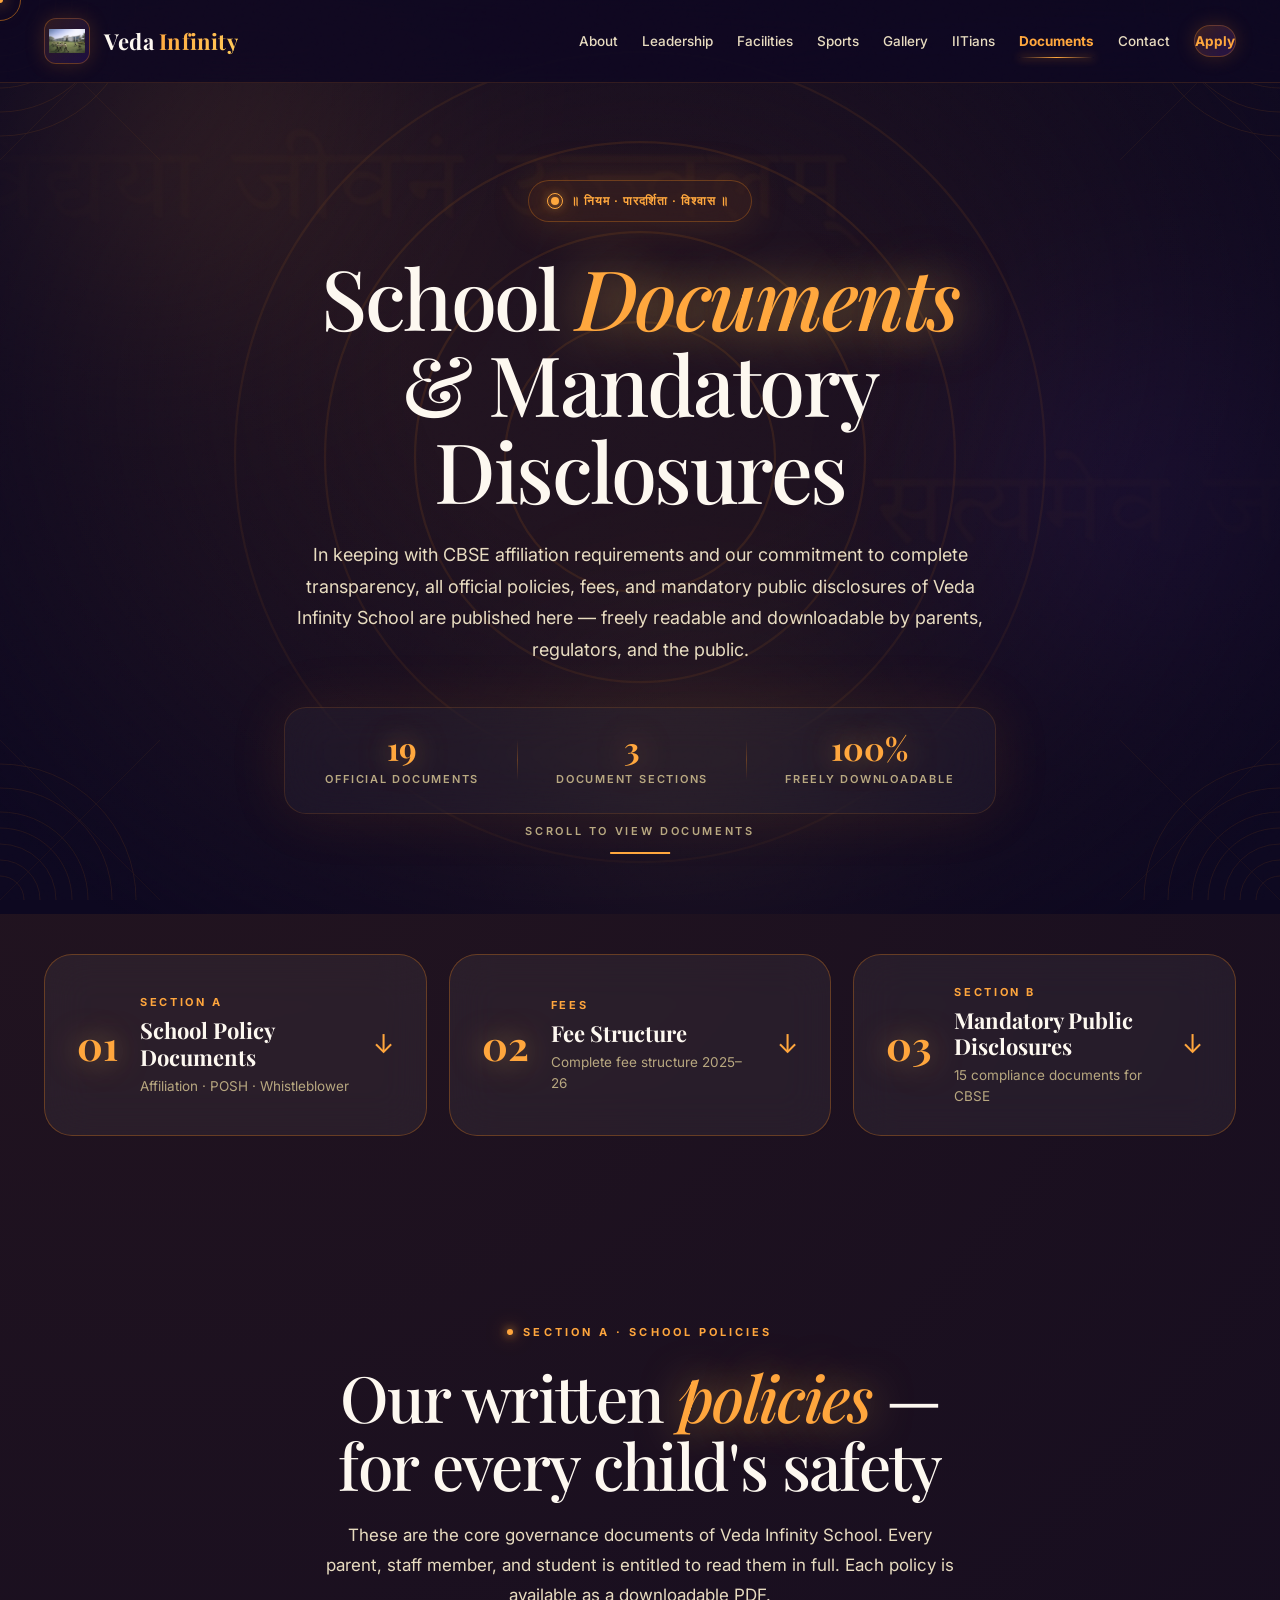
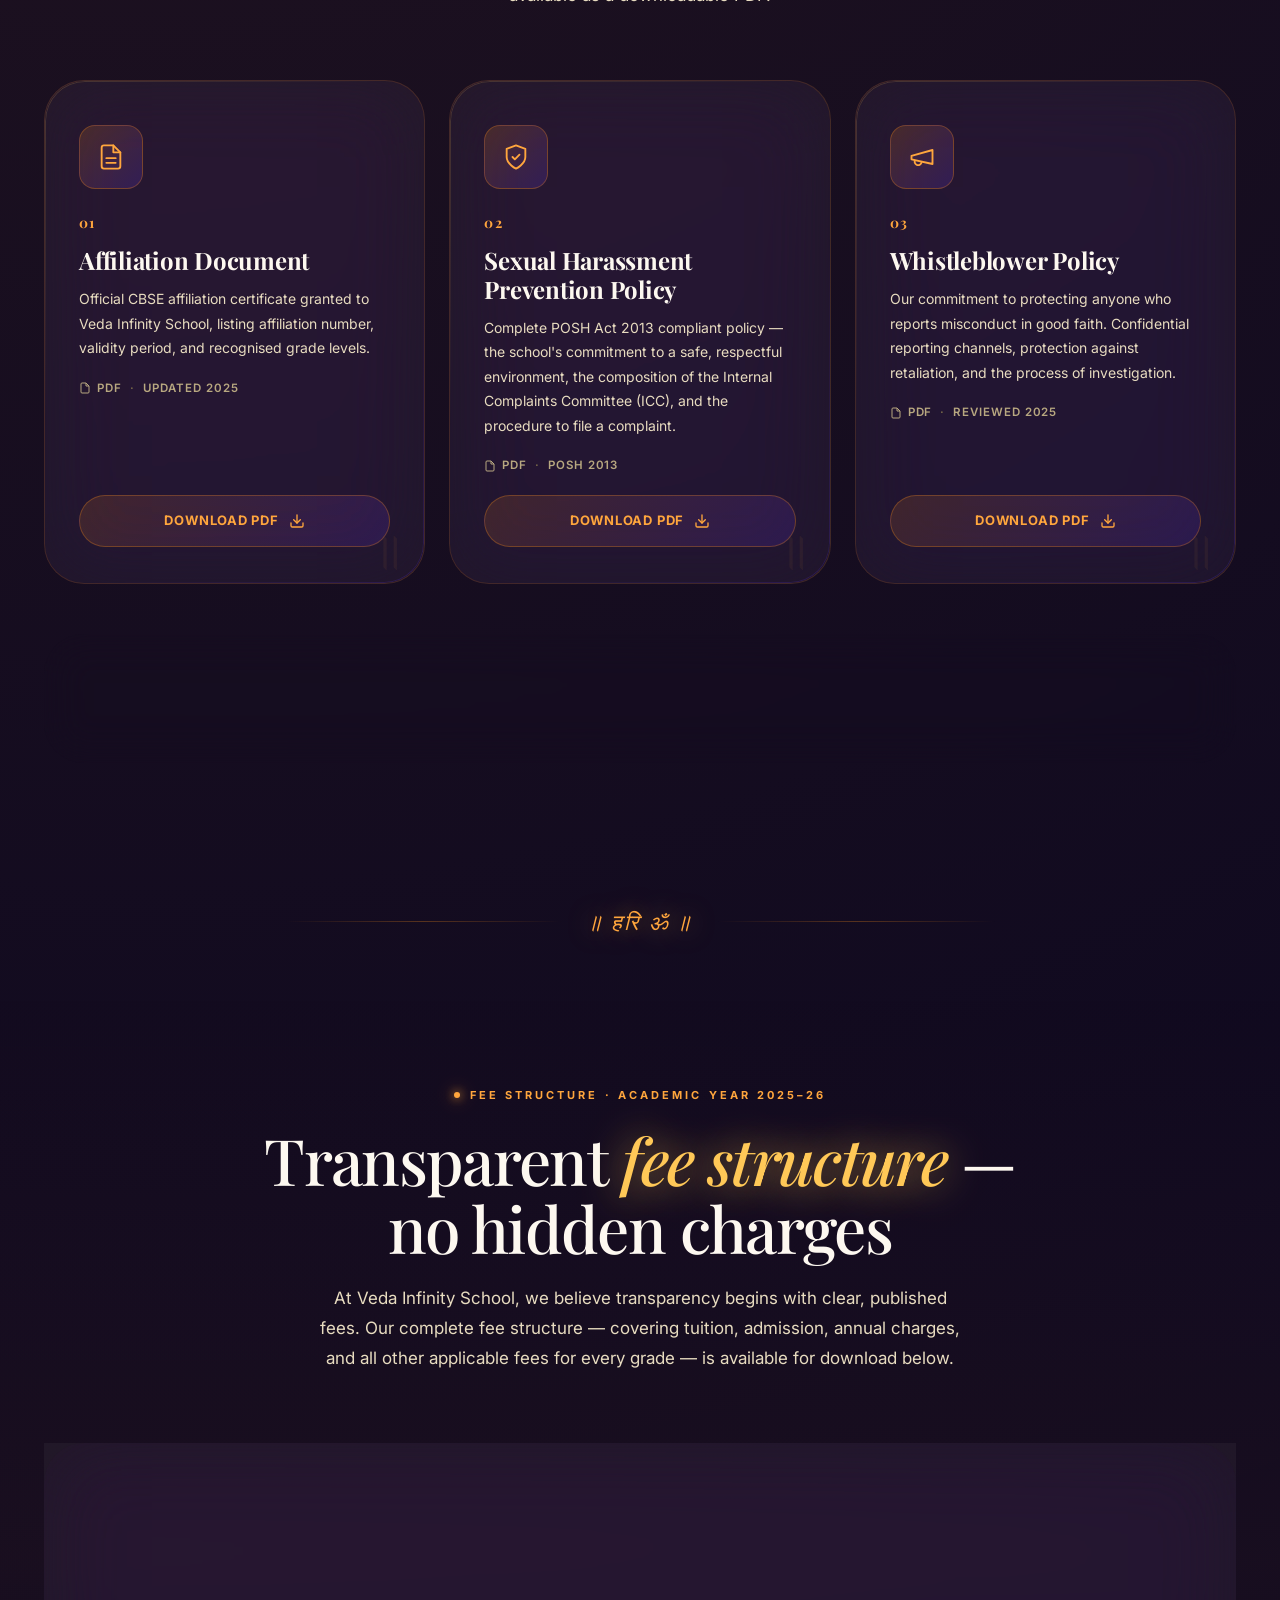
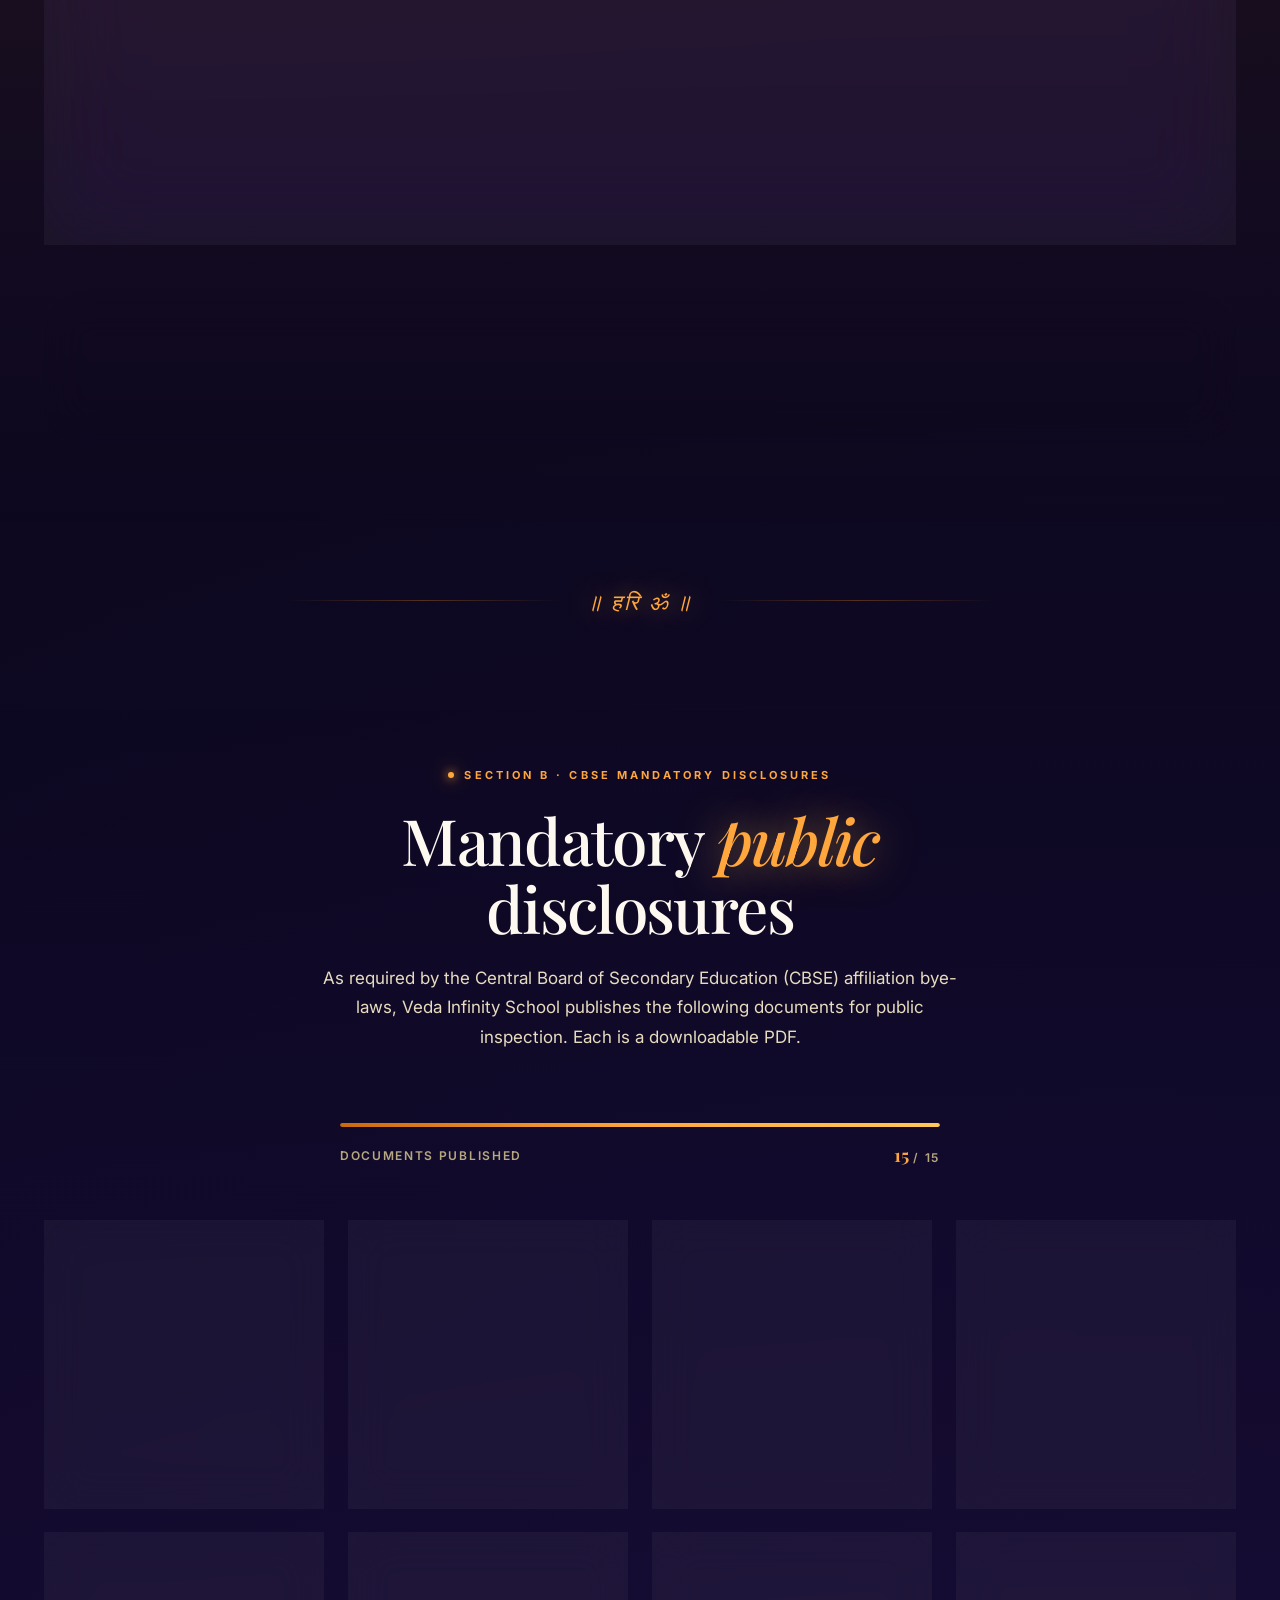
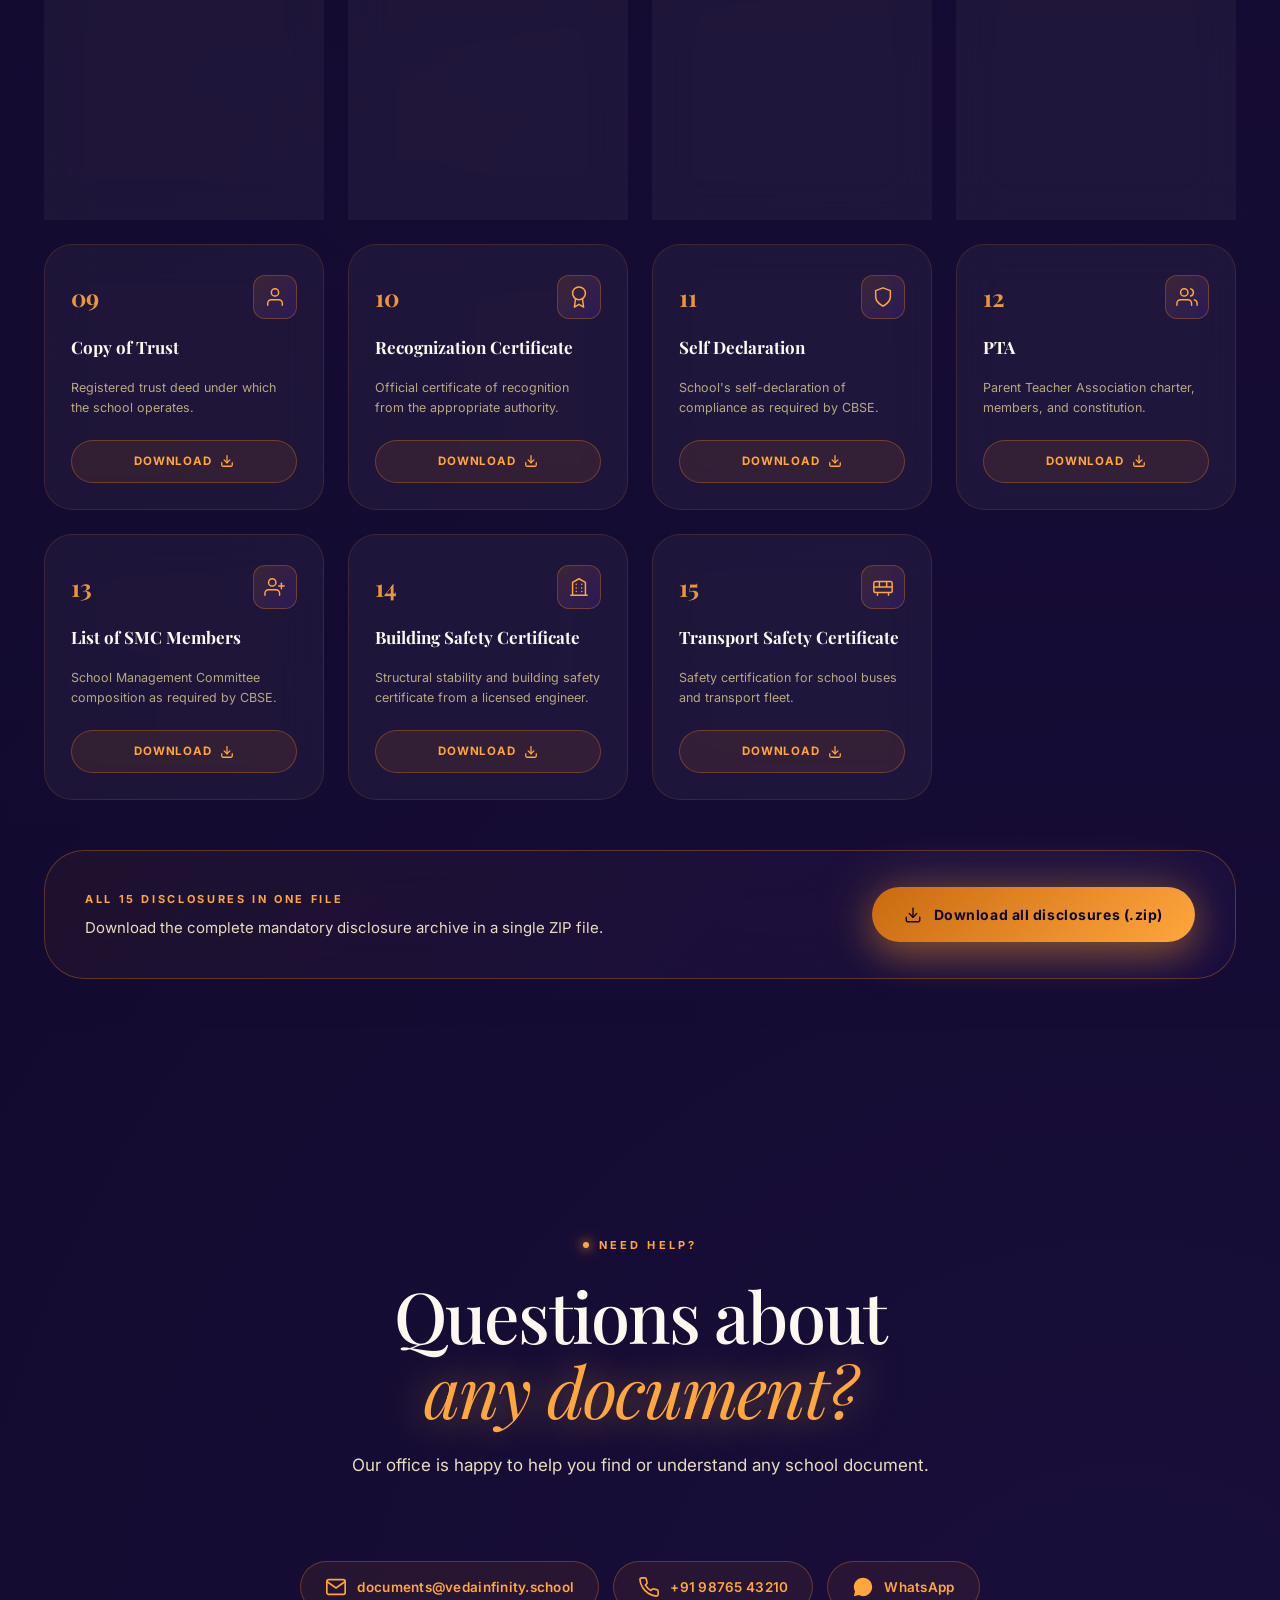
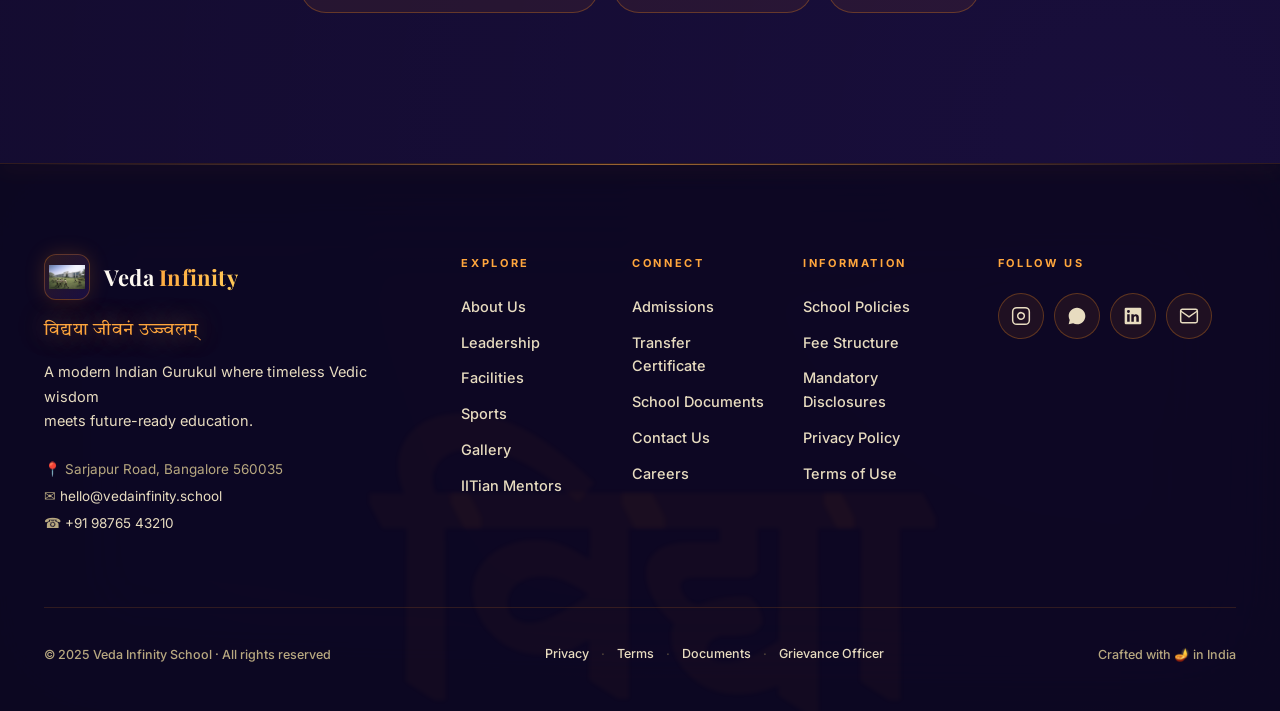
==== documents.html @ 9d199d3f "Veda Infinity School website" ====
<!DOCTYPE html>
<html lang="en">
<head>
<meta charset="UTF-8">
<meta name="viewport" content="width=device-width, initial-scale=1.0, viewport-fit=cover">
<meta name="theme-color" content="#e8841a">

<title>School Documents & Mandatory Disclosures · Veda Infinity School</title>
<meta name="description" content="All official school policies, fee structure, and CBSE-mandatory public disclosures of Veda Infinity School — affiliation, land certificate, NOC, fire safety, PTA, SMC and more. Downloadable PDFs.">
<meta name="keywords" content="Veda Infinity School documents, CBSE mandatory disclosure, school affiliation certificate, fire safety certificate, PTA, SMC, NOC, whistleblower policy, POSH, fee structure">
<meta name="author" content="Veda Infinity School">
<meta name="robots" content="index, follow">

<meta property="og:type" content="website">
<meta property="og:title" content="School Documents · Veda Infinity School">
<meta property="og:description" content="Official school policies, fee structure, and CBSE mandatory public disclosures — all in downloadable PDF format.">
<meta property="og:image" content="https://vedainfinity.school/images/og-image.jpg">
<meta property="og:url" content="https://vedainfinity.school/documents.html">
<meta property="og:site_name" content="Veda Infinity School">

<link rel="canonical" href="https://vedainfinity.school/documents.html">
<link rel="icon" href="favicon.ico" type="image/x-icon">
<link rel="apple-touch-icon" href="images/apple-touch-icon.png">

<link rel="preconnect" href="https://fonts.googleapis.com">
<link rel="preconnect" href="https://fonts.gstatic.com" crossorigin>
<link href="https://fonts.googleapis.com/css2?family=Inter:opsz,wght@14..32,300;14..32,400;14..32,500;14..32,600;14..32,700;14..32,800;14..32,900&family=Playfair+Display:ital,wght@0,400;0,500;0,600;0,700;0,800;1,400;1,500&family=Tiro+Devanagari+Hindi:ital@0;1&family=Cormorant+Garamond:ital@0;1;1,500&display=swap" rel="stylesheet">
<link rel="stylesheet" href="styles.css">

<script type="application/ld+json">
{
  "@context":"https://schema.org",
  "@type":"WebPage",
  "name":"School Documents & Mandatory Disclosures",
  "url":"https://vedainfinity.school/documents.html",
  "isPartOf":{"@type":"School","name":"Veda Infinity School","url":"https://vedainfinity.school"}
}
</script>
</head>
<body class="documents-page">

<!-- CUSTOM CURSOR -->
<div class="cursor-dot"></div>
<div class="cursor-ring"></div>

<!-- NOISE -->
<div class="noise-overlay"></div>

<!-- MANDALA CORNERS -->
<div class="mandala-corner mandala-tl"></div>
<div class="mandala-corner mandala-tr"></div>
<div class="mandala-corner mandala-bl"></div>
<div class="mandala-corner mandala-br"></div>

<!-- FLOATING AXIOMS -->
<div class="axiom axiom-1">विद्यया जीवनं उज्ज्वलम्</div>
<div class="axiom axiom-2">सत्यमेव जयते</div>

<!-- SCROLL PROGRESS -->
<div class="scroll-progress"><div class="scroll-progress-bar" id="scrollBar"></div></div>

<!-- ==================== HEADER ==================== -->
<header class="glass-header" id="header">
  <div class="header-inner">
    <a href="index.html" class="logo">
      <span class="logo-image-wrap">
        <img src="images/logo.png" alt="Veda Infinity School Logo" class="logo-image" onerror="this.style.display='none';this.nextElementSibling.style.display='flex';">
        <span class="logo-mark-fallback">ॐ</span>
      </span>
      <span class="logo-text">Veda <span class="logo-light">Infinity</span></span>
    </a>
    <nav class="nav-links" id="navLinks">
      <a href="index.html#about">About</a>
      <a href="index.html#leadership">Leadership</a>
      <a href="index.html#facilities">Facilities</a>
      <a href="index.html#sports">Sports</a>
      <a href="index.html#gallery">Gallery</a>
      <a href="index.html#iitians">IITians</a>
      <a href="documents.html" class="nav-active">Documents</a>
      <a href="index.html#contact">Contact</a>
      <a href="index.html#admission-form" class="nav-cta">Apply</a>
    </nav>
    <button class="menu-toggle" id="menuToggle" aria-label="Menu"><span></span><span></span><span></span></button>
  </div>
</header>

<!-- MOBILE MENU -->
<div class="mobile-menu" id="mobileMenu">
  <a href="index.html#about">About</a>
  <a href="index.html#leadership">Leadership</a>
  <a href="index.html#facilities">Facilities</a>
  <a href="index.html#sports">Sports</a>
  <a href="index.html#gallery">Gallery</a>
  <a href="index.html#iitians">IITians</a>
  <a href="documents.html">Documents</a>
  <a href="index.html#contact">Contact</a>
  <a href="index.html#admission-form">Apply</a>

  <div class="mobile-social">
    <a href="https://instagram.com/veda_infinity_school" target="_blank" rel="noopener" aria-label="Instagram">
      <svg viewBox="0 0 24 24" width="20" height="20" fill="none" stroke="currentColor" stroke-width="1.8"><rect x="2" y="2" width="20" height="20" rx="5"/><path d="M16 11.37A4 4 0 1 1 12.63 8 4 4 0 0 1 16 11.37z"/><line x1="17.5" y1="6.5" x2="17.51" y2="6.5"/></svg>
    </a>
    <a href="https://wa.me/919876543210" target="_blank" rel="noopener" aria-label="WhatsApp">
      <svg viewBox="0 0 24 24" width="20" height="20" fill="currentColor"><path d="M17.5 14.4c-.3-.15-1.7-.85-2-.95-.25-.1-.45-.15-.65.15s-.75.95-.9 1.15c-.15.2-.35.2-.65.05-1.7-.85-2.8-1.5-3.9-3.4-.3-.5.3-.5.85-1.6.1-.2.05-.35-.05-.5-.1-.15-.65-1.55-.9-2.15-.25-.55-.5-.5-.65-.5-.15 0-.35-.05-.55-.05s-.5.05-.75.35c-.25.3-.95 1.05-.95 2.5s1 2.9 1.15 3.1c.15.2 1.95 3.15 4.75 4.35 2.35.95 2.85.75 3.35.7.5-.05 1.65-.65 1.85-1.3.25-.65.25-1.2.15-1.3-.05-.1-.25-.15-.5-.3zM12 2C6.5 2 2 6.5 2 12c0 1.75.45 3.4 1.25 4.85L2 22l5.35-1.2c1.4.75 3 1.2 4.65 1.2 5.5 0 10-4.5 10-10S17.5 2 12 2z"/></svg>
    </a>
    <a href="https://linkedin.com/company/veda-infinity-school" target="_blank" rel="noopener" aria-label="LinkedIn">
      <svg viewBox="0 0 24 24" width="20" height="20" fill="currentColor"><path d="M20.5 2h-17A1.5 1.5 0 002 3.5v17A1.5 1.5 0 003.5 22h17a1.5 1.5 0 001.5-1.5v-17A1.5 1.5 0 0020.5 2zM8 19H5v-9h3zM6.5 8.25A1.75 1.75 0 118.3 6.5a1.78 1.78 0 01-1.8 1.75zM19 19h-3v-4.74c0-1.42-.6-1.93-1.38-1.93A1.74 1.74 0 0013 14.19a.66.66 0 000 .14V19h-3v-9h2.9v1.3a3.11 3.11 0 012.7-1.4c1.55 0 3.36.86 3.36 3.66z"/></svg>
    </a>
    <a href="mailto:hello@vedainfinity.school" aria-label="Email">
      <svg viewBox="0 0 24 24" width="20" height="20" fill="none" stroke="currentColor" stroke-width="1.8"><rect x="2" y="4" width="20" height="16" rx="2"/><path d="M22 6l-10 7L2 6"/></svg>
    </a>
  </div>
</div>

<main>

<!-- ==================== DOCUMENTS HERO ==================== -->
<section class="docs-hero">
  <div class="docs-hero-bg">
    <div class="docs-orb docs-orb-1"></div>
    <div class="docs-orb docs-orb-2"></div>
    <div class="docs-orb docs-orb-3"></div>
    <div class="docs-rangoli"></div>
    <div class="docs-vignette"></div>
  </div>

  <div class="docs-hero-content">
    <div class="docs-hero-badge" data-reveal>
      <span class="badge-dot"></span>
      <span>॥ नियम · पारदर्शिता · विश्वास ॥</span>
    </div>

    <h1 class="docs-hero-title" data-reveal>
      School <em>Documents</em><br>
      &amp; Mandatory Disclosures
    </h1>

    <p class="docs-hero-sub" data-reveal>
      In keeping with CBSE affiliation requirements and our commitment to complete transparency, all official policies, fees, and mandatory public disclosures of Veda Infinity School are published here — freely readable and downloadable by parents, regulators, and the public.
    </p>

    <div class="docs-hero-meta" data-reveal>
      <div class="docs-meta-item">
        <span class="docs-meta-num">19</span>
        <span class="docs-meta-label">Official Documents</span>
      </div>
      <div class="docs-meta-divider"></div>
      <div class="docs-meta-item">
        <span class="docs-meta-num">3</span>
        <span class="docs-meta-label">Document Sections</span>
      </div>
      <div class="docs-meta-divider"></div>
      <div class="docs-meta-item">
        <span class="docs-meta-num">100%</span>
        <span class="docs-meta-label">Freely Downloadable</span>
      </div>
    </div>
  </div>

  <div class="docs-hero-scroll">
    <span>Scroll to view documents</span>
    <div class="scroll-line"></div>
  </div>
</section>

<!-- ==================== QUICK JUMP ==================== -->
<section class="docs-jump">
  <div class="docs-jump-inner docs-jump-inner-3" data-reveal>
    <a href="#policy-documents" class="docs-jump-card">
      <div class="docs-jump-num">01</div>
      <div class="docs-jump-body">
        <span class="docs-jump-label">SECTION A</span>
        <h3>School Policy Documents</h3>
        <p>Affiliation · POSH · Whistleblower</p>
      </div>
      <span class="docs-jump-arrow">↓</span>
    </a>
    <a href="#fee-structure" class="docs-jump-card">
      <div class="docs-jump-num">02</div>
      <div class="docs-jump-body">
        <span class="docs-jump-label">FEES</span>
        <h3>Fee Structure</h3>
        <p>Complete fee structure 2025–26</p>
      </div>
      <span class="docs-jump-arrow">↓</span>
    </a>
    <a href="#mandatory-disclosures" class="docs-jump-card">
      <div class="docs-jump-num">03</div>
      <div class="docs-jump-body">
        <span class="docs-jump-label">SECTION B</span>
        <h3>Mandatory Public Disclosures</h3>
        <p>15 compliance documents for CBSE</p>
      </div>
      <span class="docs-jump-arrow">↓</span>
    </a>
  </div>
</section>

<!-- ==================== SECTION A: SCHOOL POLICY DOCUMENTS ==================== -->
<section class="docs-section" id="policy-documents">
  <div class="docs-section-inner">

    <div class="docs-section-header" data-reveal>
      <span class="docs-section-tag">
        <span class="tag-dot"></span>
        SECTION A · SCHOOL POLICIES
      </span>
      <h2 class="docs-section-title">
        Our written <em>policies</em> —<br>
        for every child's safety
      </h2>
      <p class="docs-section-desc">
        These are the core governance documents of Veda Infinity School. Every parent, staff member, and student is entitled to read them in full. Each policy is available as a downloadable PDF.
      </p>
    </div>

    <div class="docs-grid docs-grid-3">

      <!-- DOC 1: Affiliation Document -->
      <article class="doc-card" data-reveal>
        <div class="doc-icon-wrap">
          <div class="doc-icon">
            <svg viewBox="0 0 24 24" width="28" height="28" fill="none" stroke="currentColor" stroke-width="1.6" stroke-linecap="round" stroke-linejoin="round">
              <path d="M14 2H6a2 2 0 0 0-2 2v16a2 2 0 0 0 2 2h12a2 2 0 0 0 2-2V8z"/>
              <polyline points="14 2 14 8 20 8"/>
              <line x1="16" y1="13" x2="8" y2="13"/>
              <line x1="16" y1="17" x2="8" y2="17"/>
            </svg>
          </div>
        </div>
        <div class="doc-body">
          <span class="doc-num">01</span>
          <h3 class="doc-title">Affiliation Document</h3>
          <p class="doc-desc">Official CBSE affiliation certificate granted to Veda Infinity School, listing affiliation number, validity period, and recognised grade levels.</p>
          <div class="doc-meta">
            <span class="doc-meta-item">
              <svg width="12" height="12" viewBox="0 0 24 24" fill="none" stroke="currentColor" stroke-width="2"><path d="M14 2H6a2 2 0 0 0-2 2v16a2 2 0 0 0 2 2h12a2 2 0 0 0 2-2V8z"/><polyline points="14 2 14 8 20 8"/></svg>
              PDF
            </span>
            <span class="doc-meta-dot">·</span>
            <span class="doc-meta-item">Updated 2025</span>
          </div>
        </div>
        <a href="documents/school-affiliation.pdf" target="_blank" rel="noopener" class="doc-btn" download>
          <span>Download PDF</span>
          <svg width="16" height="16" viewBox="0 0 24 24" fill="none" stroke="currentColor" stroke-width="2" stroke-linecap="round" stroke-linejoin="round"><path d="M21 15v4a2 2 0 0 1-2 2H5a2 2 0 0 1-2-2v-4"/><polyline points="7 10 12 15 17 10"/><line x1="12" y1="15" x2="12" y2="3"/></svg>
        </a>
        <div class="doc-corner">॥</div>
      </article>

      <!-- DOC 2: Sexual Harassment Prevention Policy -->
      <article class="doc-card" data-reveal>
        <div class="doc-icon-wrap">
          <div class="doc-icon">
            <svg viewBox="0 0 24 24" width="28" height="28" fill="none" stroke="currentColor" stroke-width="1.6" stroke-linecap="round" stroke-linejoin="round">
              <path d="M12 22s8-4 8-10V5l-8-3-8 3v7c0 6 8 10 8 10z"/>
              <path d="M9 12l2 2 4-4"/>
            </svg>
          </div>
        </div>
        <div class="doc-body">
          <span class="doc-num">02</span>
          <h3 class="doc-title">Sexual Harassment Prevention Policy</h3>
          <p class="doc-desc">Complete POSH Act 2013 compliant policy — the school's commitment to a safe, respectful environment, the composition of the Internal Complaints Committee (ICC), and the procedure to file a complaint.</p>
          <div class="doc-meta">
            <span class="doc-meta-item">
              <svg width="12" height="12" viewBox="0 0 24 24" fill="none" stroke="currentColor" stroke-width="2"><path d="M14 2H6a2 2 0 0 0-2 2v16a2 2 0 0 0 2 2h12a2 2 0 0 0 2-2V8z"/><polyline points="14 2 14 8 20 8"/></svg>
              PDF
            </span>
            <span class="doc-meta-dot">·</span>
            <span class="doc-meta-item">POSH 2013</span>
          </div>
        </div>
        <a href="documents/sexual-harassment-prevention-policy.pdf" target="_blank" rel="noopener" class="doc-btn" download>
          <span>Download PDF</span>
          <svg width="16" height="16" viewBox="0 0 24 24" fill="none" stroke="currentColor" stroke-width="2" stroke-linecap="round" stroke-linejoin="round"><path d="M21 15v4a2 2 0 0 1-2 2H5a2 2 0 0 1-2-2v-4"/><polyline points="7 10 12 15 17 10"/><line x1="12" y1="15" x2="12" y2="3"/></svg>
        </a>
        <div class="doc-corner">॥</div>
      </article>

      <!-- DOC 3: Whistleblower Policy -->
      <article class="doc-card" data-reveal>
        <div class="doc-icon-wrap">
          <div class="doc-icon">
            <svg viewBox="0 0 24 24" width="28" height="28" fill="none" stroke="currentColor" stroke-width="1.6" stroke-linecap="round" stroke-linejoin="round">
              <path d="M3 11l18-5v12L3 14v-3z"/>
              <path d="M11.6 16.8a3 3 0 1 1-5.8-1.6"/>
            </svg>
          </div>
        </div>
        <div class="doc-body">
          <span class="doc-num">03</span>
          <h3 class="doc-title">Whistleblower Policy</h3>
          <p class="doc-desc">Our commitment to protecting anyone who reports misconduct in good faith. Confidential reporting channels, protection against retaliation, and the process of investigation.</p>
          <div class="doc-meta">
            <span class="doc-meta-item">
              <svg width="12" height="12" viewBox="0 0 24 24" fill="none" stroke="currentColor" stroke-width="2"><path d="M14 2H6a2 2 0 0 0-2 2v16a2 2 0 0 0 2 2h12a2 2 0 0 0 2-2V8z"/><polyline points="14 2 14 8 20 8"/></svg>
              PDF
            </span>
            <span class="doc-meta-dot">·</span>
            <span class="doc-meta-item">Reviewed 2025</span>
          </div>
        </div>
        <a href="documents/whistleblower-policy.pdf" target="_blank" rel="noopener" class="doc-btn" download>
          <span>Download PDF</span>
          <svg width="16" height="16" viewBox="0 0 24 24" fill="none" stroke="currentColor" stroke-width="2" stroke-linecap="round" stroke-linejoin="round"><path d="M21 15v4a2 2 0 0 1-2 2H5a2 2 0 0 1-2-2v-4"/><polyline points="7 10 12 15 17 10"/><line x1="12" y1="15" x2="12" y2="3"/></svg>
        </a>
        <div class="doc-corner">॥</div>
      </article>

    </div>

    <!-- Bundle download for policies -->
    <div class="docs-section-footer" data-reveal>
      <div class="docs-footer-info">
        <span class="docs-footer-label">ALL 3 POLICIES IN ONE FILE</span>
        <p>Prefer to download all policy documents as a single archive?</p>
      </div>
      <a href="documents/school-policies-bundle.zip" class="docs-bundle-btn" download>
        <svg width="18" height="18" viewBox="0 0 24 24" fill="none" stroke="currentColor" stroke-width="1.8" stroke-linecap="round" stroke-linejoin="round"><path d="M21 15v4a2 2 0 0 1-2 2H5a2 2 0 0 1-2-2v-4"/><polyline points="7 10 12 15 17 10"/><line x1="12" y1="15" x2="12" y2="3"/></svg>
        <span>Download all policies (.zip)</span>
      </a>
    </div>

  </div>
</section>

<!-- DECORATIVE DIVIDER -->
<div class="docs-divider">
  <div class="docs-divider-line"></div>
  <div class="docs-divider-glyph">॥ हरि ॐ ॥</div>
  <div class="docs-divider-line"></div>
</div>

<!-- ==================== FEE STRUCTURE SECTION ==================== -->
<section class="docs-section fee-section" id="fee-structure">
  <div class="docs-section-inner">

    <div class="docs-section-header" data-reveal>
      <span class="docs-section-tag">
        <span class="tag-dot"></span>
        FEE STRUCTURE · ACADEMIC YEAR 2025–26
      </span>
      <h2 class="docs-section-title">
        Transparent <em>fee structure</em> —<br>
        no hidden charges
      </h2>
      <p class="docs-section-desc">
        At Veda Infinity School, we believe transparency begins with clear, published fees. Our complete fee structure — covering tuition, admission, annual charges, and all other applicable fees for every grade — is available for download below.
      </p>
    </div>

    <div class="docs-grid docs-grid-1">

      <!-- FEE DOC: Complete Fee Structure -->
      <article class="doc-card" data-reveal>
        <div class="doc-icon-wrap">
          <div class="doc-icon">
            <svg viewBox="0 0 24 24" width="28" height="28" fill="none" stroke="currentColor" stroke-width="1.6" stroke-linecap="round" stroke-linejoin="round">
              <path d="M12 1v22"/>
              <path d="M17 5H9.5a3.5 3.5 0 0 0 0 7h5a3.5 3.5 0 0 1 0 7H6"/>
            </svg>
          </div>
        </div>
        <div class="doc-body">
          <span class="doc-num">FEE STRUCTURE</span>
          <h3 class="doc-title">Complete Fee Structure 2025–26</h3>
          <p class="doc-desc">Detailed fee structure for all grades from Nursery to Grade 12 — including tuition fees, one-time admission charges, annual charges, payment schedule, and accepted payment methods.</p>
          <div class="doc-meta">
            <span class="doc-meta-item">
              <svg width="12" height="12" viewBox="0 0 24 24" fill="none" stroke="currentColor" stroke-width="2"><path d="M14 2H6a2 2 0 0 0-2 2v16a2 2 0 0 0 2 2h12a2 2 0 0 0 2-2V8z"/><polyline points="14 2 14 8 20 8"/></svg>
              PDF
            </span>
            <span class="doc-meta-dot">·</span>
            <span class="doc-meta-item">Updated 2025</span>
            <span class="doc-meta-dot">·</span>
            <span class="doc-meta-item">Nursery – Grade 12</span>
          </div>
        </div>
        <a href="documents/fee-structure.pdf" target="_blank" rel="noopener" class="doc-btn" download>
          <span>Download Fee Structure</span>
          <svg width="16" height="16" viewBox="0 0 24 24" fill="none" stroke="currentColor" stroke-width="2" stroke-linecap="round" stroke-linejoin="round"><path d="M21 15v4a2 2 0 0 1-2 2H5a2 2 0 0 1-2-2v-4"/><polyline points="7 10 12 15 17 10"/><line x1="12" y1="15" x2="12" y2="3"/></svg>
        </a>
        <div class="doc-corner">॥</div>
      </article>

    </div>

    <!-- Fee section info note -->
    <div class="docs-section-footer" data-reveal>
      <div class="docs-footer-info">
        <span class="docs-footer-label">NEED CLARIFICATION?</span>
        <p>For any question about fees, payment options, scholarships, or sibling discounts — please contact our accounts office.</p>
      </div>
      <a href="mailto:accounts@vedainfinity.school" class="docs-bundle-btn" style="text-decoration:none;">
        <svg width="18" height="18" viewBox="0 0 24 24" fill="none" stroke="currentColor" stroke-width="1.8" stroke-linecap="round" stroke-linejoin="round"><rect x="2" y="4" width="20" height="16" rx="2"/><path d="M22 6l-10 7L2 6"/></svg>
        <span>accounts@vedainfinity.school</span>
      </a>
    </div>

  </div>
</section>

<!-- DECORATIVE DIVIDER -->
<div class="docs-divider">
  <div class="docs-divider-line"></div>
  <div class="docs-divider-glyph">॥ हरि ॐ ॥</div>
  <div class="docs-divider-line"></div>
</div>

<!-- ==================== SECTION B: MANDATORY PUBLIC DISCLOSURES ==================== -->
<section class="docs-section docs-section-alt" id="mandatory-disclosures">
  <div class="docs-section-inner">

    <div class="docs-section-header" data-reveal>
      <span class="docs-section-tag">
        <span class="tag-dot"></span>
        SECTION B · CBSE MANDATORY DISCLOSURES
      </span>
      <h2 class="docs-section-title">
        Mandatory <em>public</em><br>
        disclosures
      </h2>
      <p class="docs-section-desc">
        As required by the Central Board of Secondary Education (CBSE) affiliation bye-laws, Veda Infinity School publishes the following documents for public inspection. Each is a downloadable PDF.
      </p>
    </div>

    <!-- Progress tracker -->
    <div class="docs-progress" data-reveal>
      <div class="docs-progress-bar">
        <div class="docs-progress-fill" id="docsProgressFill" style="width:0%"></div>
      </div>
      <div class="docs-progress-info">
        <span class="docs-progress-label">Documents published</span>
        <span class="docs-progress-count"><strong id="docsProgressCount">0</strong> / 15</span>
      </div>
    </div>

    <div class="docs-grid docs-grid-4">

      <!-- 01 · School Affiliation -->
      <article class="doc-tile" data-reveal data-doc>
        <div class="doc-tile-head">
          <span class="doc-tile-num">01</span>
          <div class="doc-tile-icon"><svg viewBox="0 0 24 24" width="22" height="22" fill="none" stroke="currentColor" stroke-width="1.6" stroke-linecap="round" stroke-linejoin="round"><path d="M22 10v6M2 10l10-5 10 5-10 5z"/><path d="M6 12v5c3 3 9 3 12 0v-5"/></svg></div>
        </div>
        <h3 class="doc-tile-title">School Affiliation</h3>
        <p class="doc-tile-desc">CBSE affiliation certificate and renewal letter.</p>
        <a href="documents/school-affiliation.pdf" class="doc-tile-btn" download target="_blank" rel="noopener">
          <span>Download</span>
          <svg width="14" height="14" viewBox="0 0 24 24" fill="none" stroke="currentColor" stroke-width="2.2" stroke-linecap="round" stroke-linejoin="round"><path d="M21 15v4a2 2 0 0 1-2 2H5a2 2 0 0 1-2-2v-4"/><polyline points="7 10 12 15 17 10"/><line x1="12" y1="15" x2="12" y2="3"/></svg>
        </a>
      </article>

      <!-- 02 · Land Certificate -->
      <article class="doc-tile" data-reveal data-doc>
        <div class="doc-tile-head">
          <span class="doc-tile-num">02</span>
          <div class="doc-tile-icon"><svg viewBox="0 0 24 24" width="22" height="22" fill="none" stroke="currentColor" stroke-width="1.6" stroke-linecap="round" stroke-linejoin="round"><path d="M3 21h18M5 21V7l7-4 7 4v14M9 9h.01M15 9h.01M9 13h.01M15 13h.01M9 17h.01M15 17h.01"/></svg></div>
        </div>
        <h3 class="doc-tile-title">Land Certificate</h3>
        <p class="doc-tile-desc">Registered land ownership and land-use certificate for the school property.</p>
        <a href="documents/land-certificate.pdf" class="doc-tile-btn" download target="_blank" rel="noopener">
          <span>Download</span>
          <svg width="14" height="14" viewBox="0 0 24 24" fill="none" stroke="currentColor" stroke-width="2.2" stroke-linecap="round" stroke-linejoin="round"><path d="M21 15v4a2 2 0 0 1-2 2H5a2 2 0 0 1-2-2v-4"/><polyline points="7 10 12 15 17 10"/><line x1="12" y1="15" x2="12" y2="3"/></svg>
        </a>
      </article>

      <!-- 03 · Society Registration -->
      <article class="doc-tile" data-reveal data-doc>
        <div class="doc-tile-head">
          <span class="doc-tile-num">03</span>
          <div class="doc-tile-icon"><svg viewBox="0 0 24 24" width="22" height="22" fill="none" stroke="currentColor" stroke-width="1.6" stroke-linecap="round" stroke-linejoin="round"><path d="M17 21v-2a4 4 0 0 0-4-4H5a4 4 0 0 0-4 4v2"/><circle cx="9" cy="7" r="4"/><path d="M23 21v-2a4 4 0 0 0-3-3.87M16 3.13a4 4 0 0 1 0 7.75"/></svg></div>
        </div>
        <h3 class="doc-tile-title">Society Registration</h3>
        <p class="doc-tile-desc">Certificate of registration of the educational society running the school.</p>
        <a href="documents/society-registration.pdf" class="doc-tile-btn" download target="_blank" rel="noopener">
          <span>Download</span>
          <svg width="14" height="14" viewBox="0 0 24 24" fill="none" stroke="currentColor" stroke-width="2.2" stroke-linecap="round" stroke-linejoin="round"><path d="M21 15v4a2 2 0 0 1-2 2H5a2 2 0 0 1-2-2v-4"/><polyline points="7 10 12 15 17 10"/><line x1="12" y1="15" x2="12" y2="3"/></svg>
        </a>
      </article>

      <!-- 04 · NOC -->
      <article class="doc-tile" data-reveal data-doc>
        <div class="doc-tile-head">
          <span class="doc-tile-num">04</span>
          <div class="doc-tile-icon"><svg viewBox="0 0 24 24" width="22" height="22" fill="none" stroke="currentColor" stroke-width="1.6" stroke-linecap="round" stroke-linejoin="round"><path d="M9 11l3 3L22 4"/><path d="M21 12v7a2 2 0 0 1-2 2H5a2 2 0 0 1-2-2V5a2 2 0 0 1 2-2h11"/></svg></div>
        </div>
        <h3 class="doc-tile-title">NOC — State Education Department</h3>
        <p class="doc-tile-desc">No Objection Certificate from the State Education Department.</p>
        <a href="documents/noc-state-education.pdf" class="doc-tile-btn" download target="_blank" rel="noopener">
          <span>Download</span>
          <svg width="14" height="14" viewBox="0 0 24 24" fill="none" stroke="currentColor" stroke-width="2.2" stroke-linecap="round" stroke-linejoin="round"><path d="M21 15v4a2 2 0 0 1-2 2H5a2 2 0 0 1-2-2v-4"/><polyline points="7 10 12 15 17 10"/><line x1="12" y1="15" x2="12" y2="3"/></svg>
        </a>
      </article>

      <!-- 05 · Fire Safety Certificate -->
      <article class="doc-tile" data-reveal data-doc>
        <div class="doc-tile-head">
          <span class="doc-tile-num">05</span>
          <div class="doc-tile-icon"><svg viewBox="0 0 24 24" width="22" height="22" fill="none" stroke="currentColor" stroke-width="1.6" stroke-linecap="round" stroke-linejoin="round"><path d="M8.5 14.5A2.5 2.5 0 0 0 11 12c0-1.38-.5-2-1-3-1.072-2.143-.224-4.054 2-6 .5 2.5 2 4.9 4 6.5 2 1.6 3 3.5 3 5.5a7 7 0 1 1-14 0c0-1.153.433-2.294 1-3a2.5 2.5 0 0 0 2.5 2.5z"/></svg></div>
        </div>
        <h3 class="doc-tile-title">Fire Safety Certificate</h3>
        <p class="doc-tile-desc">Valid fire safety certificate issued by the local fire department.</p>
        <a href="documents/fire-safety-certificate.pdf" class="doc-tile-btn" download target="_blank" rel="noopener">
          <span>Download</span>
          <svg width="14" height="14" viewBox="0 0 24 24" fill="none" stroke="currentColor" stroke-width="2.2" stroke-linecap="round" stroke-linejoin="round"><path d="M21 15v4a2 2 0 0 1-2 2H5a2 2 0 0 1-2-2v-4"/><polyline points="7 10 12 15 17 10"/><line x1="12" y1="15" x2="12" y2="3"/></svg>
        </a>
      </article>

      <!-- 06 · DEO Certificate -->
      <article class="doc-tile" data-reveal data-doc>
        <div class="doc-tile-head">
          <span class="doc-tile-num">06</span>
          <div class="doc-tile-icon"><svg viewBox="0 0 24 24" width="22" height="22" fill="none" stroke="currentColor" stroke-width="1.6" stroke-linecap="round" stroke-linejoin="round"><path d="M14 2H6a2 2 0 0 0-2 2v16a2 2 0 0 0 2 2h12a2 2 0 0 0 2-2V8z"/><polyline points="14 2 14 8 20 8"/><path d="M9 15l2 2 4-4"/></svg></div>
        </div>
        <h3 class="doc-tile-title">DEO Certificate</h3>
        <p class="doc-tile-desc">District Education Officer certificate of recognition.</p>
        <a href="documents/deo-certificate.pdf" class="doc-tile-btn" download target="_blank" rel="noopener">
          <span>Download</span>
          <svg width="14" height="14" viewBox="0 0 24 24" fill="none" stroke="currentColor" stroke-width="2.2" stroke-linecap="round" stroke-linejoin="round"><path d="M21 15v4a2 2 0 0 1-2 2H5a2 2 0 0 1-2-2v-4"/><polyline points="7 10 12 15 17 10"/><line x1="12" y1="15" x2="12" y2="3"/></svg>
        </a>
      </article>

      <!-- 07 · Water & Sanitation -->
      <article class="doc-tile" data-reveal data-doc>
        <div class="doc-tile-head">
          <span class="doc-tile-num">07</span>
          <div class="doc-tile-icon"><svg viewBox="0 0 24 24" width="22" height="22" fill="none" stroke="currentColor" stroke-width="1.6" stroke-linecap="round" stroke-linejoin="round"><path d="M12 2.69l5.66 5.66a8 8 0 1 1-11.31 0z"/></svg></div>
        </div>
        <h3 class="doc-tile-title">Water &amp; Sanitation</h3>
        <p class="doc-tile-desc">Certificate of clean drinking water and sanitation facilities.</p>
        <a href="documents/water-sanitation.pdf" class="doc-tile-btn" download target="_blank" rel="noopener">
          <span>Download</span>
          <svg width="14" height="14" viewBox="0 0 24 24" fill="none" stroke="currentColor" stroke-width="2.2" stroke-linecap="round" stroke-linejoin="round"><path d="M21 15v4a2 2 0 0 1-2 2H5a2 2 0 0 1-2-2v-4"/><polyline points="7 10 12 15 17 10"/><line x1="12" y1="15" x2="12" y2="3"/></svg>
        </a>
      </article>

      <!-- 08 · Health & Hygiene -->
      <article class="doc-tile" data-reveal data-doc>
        <div class="doc-tile-head">
          <span class="doc-tile-num">08</span>
          <div class="doc-tile-icon"><svg viewBox="0 0 24 24" width="22" height="22" fill="none" stroke="currentColor" stroke-width="1.6" stroke-linecap="round" stroke-linejoin="round"><path d="M22 12h-4l-3 9L9 3l-3 9H2"/></svg></div>
        </div>
        <h3 class="doc-tile-title">Health &amp; Hygiene Certificate</h3>
        <p class="doc-tile-desc">Certificate of health and hygiene compliance for the school.</p>
        <a href="documents/health-hygiene.pdf" class="doc-tile-btn" download target="_blank" rel="noopener">
          <span>Download</span>
          <svg width="14" height="14" viewBox="0 0 24 24" fill="none" stroke="currentColor" stroke-width="2.2" stroke-linecap="round" stroke-linejoin="round"><path d="M21 15v4a2 2 0 0 1-2 2H5a2 2 0 0 1-2-2v-4"/><polyline points="7 10 12 15 17 10"/><line x1="12" y1="15" x2="12" y2="3"/></svg>
        </a>
      </article>

      <!-- 09 · Copy of Trust -->
      <article class="doc-tile" data-reveal data-doc>
        <div class="doc-tile-head">
          <span class="doc-tile-num">09</span>
          <div class="doc-tile-icon"><svg viewBox="0 0 24 24" width="22" height="22" fill="none" stroke="currentColor" stroke-width="1.6" stroke-linecap="round" stroke-linejoin="round"><path d="M20 21v-2a4 4 0 0 0-4-4H8a4 4 0 0 0-4 4v2"/><circle cx="12" cy="7" r="4"/></svg></div>
        </div>
        <h3 class="doc-tile-title">Copy of Trust</h3>
        <p class="doc-tile-desc">Registered trust deed under which the school operates.</p>
        <a href="documents/copy-of-trust.pdf" class="doc-tile-btn" download target="_blank" rel="noopener">
          <span>Download</span>
          <svg width="14" height="14" viewBox="0 0 24 24" fill="none" stroke="currentColor" stroke-width="2.2" stroke-linecap="round" stroke-linejoin="round"><path d="M21 15v4a2 2 0 0 1-2 2H5a2 2 0 0 1-2-2v-4"/><polyline points="7 10 12 15 17 10"/><line x1="12" y1="15" x2="12" y2="3"/></svg>
        </a>
      </article>

      <!-- 10 · Recognization Certificate -->
      <article class="doc-tile" data-reveal data-doc>
        <div class="doc-tile-head">
          <span class="doc-tile-num">10</span>
          <div class="doc-tile-icon"><svg viewBox="0 0 24 24" width="22" height="22" fill="none" stroke="currentColor" stroke-width="1.6" stroke-linecap="round" stroke-linejoin="round"><circle cx="12" cy="8" r="7"/><polyline points="8.21 13.89 7 23 12 20 17 23 15.79 13.88"/></svg></div>
        </div>
        <h3 class="doc-tile-title">Recognization Certificate</h3>
        <p class="doc-tile-desc">Official certificate of recognition from the appropriate authority.</p>
        <a href="documents/recognization-certificate.pdf" class="doc-tile-btn" download target="_blank" rel="noopener">
          <span>Download</span>
          <svg width="14" height="14" viewBox="0 0 24 24" fill="none" stroke="currentColor" stroke-width="2.2" stroke-linecap="round" stroke-linejoin="round"><path d="M21 15v4a2 2 0 0 1-2 2H5a2 2 0 0 1-2-2v-4"/><polyline points="7 10 12 15 17 10"/><line x1="12" y1="15" x2="12" y2="3"/></svg>
        </a>
      </article>

      <!-- 11 · Self Declaration -->
      <article class="doc-tile" data-reveal data-doc>
        <div class="doc-tile-head">
          <span class="doc-tile-num">11</span>
          <div class="doc-tile-icon"><svg viewBox="0 0 24 24" width="22" height="22" fill="none" stroke="currentColor" stroke-width="1.6" stroke-linecap="round" stroke-linejoin="round"><path d="M12 22s8-4 8-10V5l-8-3-8 3v7c0 6 8 10 8 10z"/></svg></div>
        </div>
        <h3 class="doc-tile-title">Self Declaration</h3>
        <p class="doc-tile-desc">School's self-declaration of compliance as required by CBSE.</p>
        <a href="documents/self-declaration.pdf" class="doc-tile-btn" download target="_blank" rel="noopener">
          <span>Download</span>
          <svg width="14" height="14" viewBox="0 0 24 24" fill="none" stroke="currentColor" stroke-width="2.2" stroke-linecap="round" stroke-linejoin="round"><path d="M21 15v4a2 2 0 0 1-2 2H5a2 2 0 0 1-2-2v-4"/><polyline points="7 10 12 15 17 10"/><line x1="12" y1="15" x2="12" y2="3"/></svg>
        </a>
      </article>

      <!-- 12 · PTA -->
      <article class="doc-tile" data-reveal data-doc>
        <div class="doc-tile-head">
          <span class="doc-tile-num">12</span>
          <div class="doc-tile-icon"><svg viewBox="0 0 24 24" width="22" height="22" fill="none" stroke="currentColor" stroke-width="1.6" stroke-linecap="round" stroke-linejoin="round"><path d="M17 21v-2a4 4 0 0 0-4-4H5a4 4 0 0 0-4 4v2"/><circle cx="9" cy="7" r="4"/><path d="M23 21v-2a4 4 0 0 0-3-3.87"/><path d="M16 3.13a4 4 0 0 1 0 7.75"/></svg></div>
        </div>
        <h3 class="doc-tile-title">PTA</h3>
        <p class="doc-tile-desc">Parent Teacher Association charter, members, and constitution.</p>
        <a href="documents/pta.pdf" class="doc-tile-btn" download target="_blank" rel="noopener">
          <span>Download</span>
          <svg width="14" height="14" viewBox="0 0 24 24" fill="none" stroke="currentColor" stroke-width="2.2" stroke-linecap="round" stroke-linejoin="round"><path d="M21 15v4a2 2 0 0 1-2 2H5a2 2 0 0 1-2-2v-4"/><polyline points="7 10 12 15 17 10"/><line x1="12" y1="15" x2="12" y2="3"/></svg>
        </a>
      </article>

      <!-- 13 · SMC Members -->
      <article class="doc-tile" data-reveal data-doc>
        <div class="doc-tile-head">
          <span class="doc-tile-num">13</span>
          <div class="doc-tile-icon"><svg viewBox="0 0 24 24" width="22" height="22" fill="none" stroke="currentColor" stroke-width="1.6" stroke-linecap="round" stroke-linejoin="round"><path d="M17 21v-2a4 4 0 0 0-4-4H5a4 4 0 0 0-4 4v2"/><circle cx="9" cy="7" r="4"/><line x1="19" y1="8" x2="19" y2="14"/><line x1="22" y1="11" x2="16" y2="11"/></svg></div>
        </div>
        <h3 class="doc-tile-title">List of SMC Members</h3>
        <p class="doc-tile-desc">School Management Committee composition as required by CBSE.</p>
        <a href="documents/smc-members.pdf" class="doc-tile-btn" download target="_blank" rel="noopener">
          <span>Download</span>
          <svg width="14" height="14" viewBox="0 0 24 24" fill="none" stroke="currentColor" stroke-width="2.2" stroke-linecap="round" stroke-linejoin="round"><path d="M21 15v4a2 2 0 0 1-2 2H5a2 2 0 0 1-2-2v-4"/><polyline points="7 10 12 15 17 10"/><line x1="12" y1="15" x2="12" y2="3"/></svg>
        </a>
      </article>

      <!-- 14 · Building Safety Certificate -->
      <article class="doc-tile" data-reveal data-doc>
        <div class="doc-tile-head">
          <span class="doc-tile-num">14</span>
          <div class="doc-tile-icon"><svg viewBox="0 0 24 24" width="22" height="22" fill="none" stroke="currentColor" stroke-width="1.6" stroke-linecap="round" stroke-linejoin="round"><path d="M3 21h18M5 21V7l7-4 7 4v14M9 9h.01M15 9h.01M9 13h.01M15 13h.01M9 17h.01M15 17h.01"/></svg></div>
        </div>
        <h3 class="doc-tile-title">Building Safety Certificate</h3>
        <p class="doc-tile-desc">Structural stability and building safety certificate from a licensed engineer.</p>
        <a href="documents/building-safety-certificate.pdf" class="doc-tile-btn" download target="_blank" rel="noopener">
          <span>Download</span>
          <svg width="14" height="14" viewBox="0 0 24 24" fill="none" stroke="currentColor" stroke-width="2.2" stroke-linecap="round" stroke-linejoin="round"><path d="M21 15v4a2 2 0 0 1-2 2H5a2 2 0 0 1-2-2v-4"/><polyline points="7 10 12 15 17 10"/><line x1="12" y1="15" x2="12" y2="3"/></svg>
        </a>
      </article>

      <!-- 15 · Transport Safety Certificate -->
      <article class="doc-tile" data-reveal data-doc>
        <div class="doc-tile-head">
          <span class="doc-tile-num">15</span>
          <div class="doc-tile-icon"><svg viewBox="0 0 24 24" width="22" height="22" fill="none" stroke="currentColor" stroke-width="1.6" stroke-linecap="round" stroke-linejoin="round"><path d="M8 6v6M16 6v6M2 12h20M5 18h2M17 18h2M6 18v3M18 18v3M4 6h16a2 2 0 0 1 2 2v8a2 2 0 0 1-2 2H4a2 2 0 0 1-2-2V8a2 2 0 0 1 2-2z"/></svg></div>
        </div>
        <h3 class="doc-tile-title">Transport Safety Certificate</h3>
        <p class="doc-tile-desc">Safety certification for school buses and transport fleet.</p>
        <a href="documents/transport-safety-certificate.pdf" class="doc-tile-btn" download target="_blank" rel="noopener">
          <span>Download</span>
          <svg width="14" height="14" viewBox="0 0 24 24" fill="none" stroke="currentColor" stroke-width="2.2" stroke-linecap="round" stroke-linejoin="round"><path d="M21 15v4a2 2 0 0 1-2 2H5a2 2 0 0 1-2-2v-4"/><polyline points="7 10 12 15 17 10"/><line x1="12" y1="15" x2="12" y2="3"/></svg>
        </a>
      </article>

    </div>

    <!-- Bundle download for all disclosures -->
    <div class="docs-section-footer" data-reveal>
      <div class="docs-footer-info">
        <span class="docs-footer-label">ALL 15 DISCLOSURES IN ONE FILE</span>
        <p>Download the complete mandatory disclosure archive in a single ZIP file.</p>
      </div>
      <a href="documents/mandatory-disclosures-bundle.zip" class="docs-bundle-btn" download>
        <svg width="18" height="18" viewBox="0 0 24 24" fill="none" stroke="currentColor" stroke-width="1.8" stroke-linecap="round" stroke-linejoin="round"><path d="M21 15v4a2 2 0 0 1-2 2H5a2 2 0 0 1-2-2v-4"/><polyline points="7 10 12 15 17 10"/><line x1="12" y1="15" x2="12" y2="3"/></svg>
        <span>Download all disclosures (.zip)</span>
      </a>
    </div>

  </div>
</section>

<!-- ==================== CONTACT STRIP ==================== -->
<section class="section contact" id="contact">
  <div class="section-inner">
    <div class="section-header center">
      <span class="section-tag" data-reveal><span class="tag-dot"></span>NEED HELP?</span>
      <h2 class="section-title" data-reveal>Questions about<br><em>any document?</em></h2>
      <p class="section-desc" data-reveal>Our office is happy to help you find or understand any school document.</p>
    </div>
    <div class="contact-socials" data-reveal>
      <a href="mailto:documents@vedainfinity.school" class="social-btn" aria-label="Email documents office">
        <svg viewBox="0 0 24 24" width="22" height="22" fill="none" stroke="currentColor" stroke-width="1.8"><rect x="2" y="4" width="20" height="16" rx="2"/><path d="M22 6l-10 7L2 6"/></svg>
        <span>documents@vedainfinity.school</span>
      </a>
      <a href="tel:+919876543210" class="social-btn">
        <svg viewBox="0 0 24 24" width="22" height="22" fill="none" stroke="currentColor" stroke-width="1.8"><path d="M22 16.92v3a2 2 0 0 1-2.18 2 19.79 19.79 0 0 1-8.63-3.07 19.5 19.5 0 0 1-6-6 19.79 19.79 0 0 1-3.07-8.67A2 2 0 0 1 4.11 2h3a2 2 0 0 1 2 1.72 12.84 12.84 0 0 0 .7 2.81 2 2 0 0 1-.45 2.11L8.09 9.91a16 16 0 0 0 6 6l1.27-1.27a2 2 0 0 1 2.11-.45 12.84 12.84 0 0 0 2.81.7A2 2 0 0 1 22 16.92z"/></svg>
        <span>+91 98765 43210</span>
      </a>
      <a href="https://wa.me/919876543210" target="_blank" rel="noopener" class="social-btn">
        <svg viewBox="0 0 24 24" width="22" height="22" fill="currentColor"><path d="M17.5 14.4c-.3-.15-1.7-.85-2-.95-.25-.1-.45-.15-.65.15s-.75.95-.9 1.15c-.15.2-.35.2-.65.05-1.7-.85-2.8-1.5-3.9-3.4-.3-.5.3-.5.85-1.6.1-.2.05-.35-.05-.5-.1-.15-.65-1.55-.9-2.15-.25-.55-.5-.5-.65-.5-.15 0-.35-.05-.55-.05s-.5.05-.75.35c-.25.3-.95 1.05-.95 2.5s1 2.9 1.15 3.1c.15.2 1.95 3.15 4.75 4.35 2.35.95 2.85.75 3.35.7.5-.05 1.65-.65 1.85-1.3.25-.65.25-1.2.15-1.3-.05-.1-.25-.15-.5-.3zM12 2C6.5 2 2 6.5 2 12c0 1.75.45 3.4 1.25 4.85L2 22l5.35-1.2c1.4.75 3 1.2 4.65 1.2 5.5 0 10-4.5 10-10S17.5 2 12 2z"/></svg>
        <span>WhatsApp</span>
      </a>
    </div>
  </div>
</section>

</main>

<!-- ==================== FOOTER ==================== -->
<footer class="glass-footer">
  <div class="footer-inner">

    <div class="footer-brand">
      <a href="index.html" class="logo">
        <span class="logo-image-wrap">
          <img src="images/logo.png" alt="Veda Infinity" class="logo-image" onerror="this.style.display='none';this.nextElementSibling.style.display='flex';">
          <span class="logo-mark-fallback">ॐ</span>
        </span>
        <span class="logo-text">Veda <span class="logo-light">Infinity</span></span>
      </a>
      <p class="footer-motto">विद्यया जीवनं उज्ज्वलम्</p>
      <p class="footer-copy">A modern Indian Gurukul where timeless Vedic wisdom<br>meets future-ready education.</p>
      <p class="footer-address">
        📍 Sarjapur Road, Bangalore 560035<br>
        ✉ <a href="mailto:hello@vedainfinity.school">hello@vedainfinity.school</a><br>
        ☎ <a href="tel:+919876543210">+91 98765 43210</a>
      </p>
    </div>

    <div class="footer-links">
      <div class="footer-col">
        <h4>Explore</h4>
        <a href="index.html#about">About Us</a>
        <a href="index.html#leadership">Leadership</a>
        <a href="index.html#facilities">Facilities</a>
        <a href="index.html#sports">Sports</a>
        <a href="index.html#gallery">Gallery</a>
        <a href="index.html#iitians">IITian Mentors</a>
      </div>
      <div class="footer-col">
        <h4>Connect</h4>
        <a href="index.html#admission-form">Admissions</a>
        <a href="index.html#tc-form">Transfer Certificate</a>
        <a href="documents.html">School Documents</a>
        <a href="index.html#contact">Contact Us</a>
        <a href="#">Careers</a>
      </div>
      <div class="footer-col">
        <h4>Information</h4>
        <a href="documents.html#policy-documents">School Policies</a>
        <a href="documents.html#fee-structure">Fee Structure</a>
        <a href="documents.html#mandatory-disclosures">Mandatory Disclosures</a>
        <a href="privacy.html">Privacy Policy</a>
        <a href="terms.html">Terms of Use</a>
      </div>
    </div>

    <div class="footer-social-wrap">
      <h4>Follow Us</h4>
      <div class="footer-social">
        <a href="https://instagram.com/veda_infinity_school" target="_blank" rel="noopener" aria-label="Instagram">
          <svg viewBox="0 0 24 24" width="20" height="20" fill="none" stroke="currentColor" stroke-width="1.8"><rect x="2" y="2" width="20" height="20" rx="5"/><path d="M16 11.37A4 4 0 1 1 12.63 8 4 4 0 0 1 16 11.37z"/><line x1="17.5" y1="6.5" x2="17.51" y2="6.5"/></svg>
        </a>
        <a href="https://wa.me/919876543210" target="_blank" rel="noopener" aria-label="WhatsApp">
          <svg viewBox="0 0 24 24" width="20" height="20" fill="currentColor"><path d="M17.5 14.4c-.3-.15-1.7-.85-2-.95-.25-.1-.45-.15-.65.15s-.75.95-.9 1.15c-.15.2-.35.2-.65.05-1.7-.85-2.8-1.5-3.9-3.4-.3-.5.3-.5.85-1.6.1-.2.05-.35-.05-.5-.1-.15-.65-1.55-.9-2.15-.25-.55-.5-.5-.65-.5-.15 0-.35-.05-.55-.05s-.5.05-.75.35c-.25.3-.95 1.05-.95 2.5s1 2.9 1.15 3.1c.15.2 1.95 3.15 4.75 4.35 2.35.95 2.85.75 3.35.7.5-.05 1.65-.65 1.85-1.3.25-.65.25-1.2.15-1.3-.05-.1-.25-.15-.5-.3zM12 2C6.5 2 2 6.5 2 12c0 1.75.45 3.4 1.25 4.85L2 22l5.35-1.2c1.4.75 3 1.2 4.65 1.2 5.5 0 10-4.5 10-10S17.5 2 12 2z"/></svg>
        </a>
        <a href="https://linkedin.com/company/veda-infinity-school" target="_blank" rel="noopener" aria-label="LinkedIn">
          <svg viewBox="0 0 24 24" width="20" height="20" fill="currentColor"><path d="M20.5 2h-17A1.5 1.5 0 002 3.5v17A1.5 1.5 0 003.5 22h17a1.5 1.5 0 001.5-1.5v-17A1.5 1.5 0 0020.5 2zM8 19H5v-9h3zM6.5 8.25A1.75 1.75 0 118.3 6.5a1.78 1.78 0 01-1.8 1.75zM19 19h-3v-4.74c0-1.42-.6-1.93-1.38-1.93A1.74 1.74 0 0013 14.19a.66.66 0 000 .14V19h-3v-9h2.9v1.3a3.11 3.11 0 012.7-1.4c1.55 0 3.36.86 3.36 3.66z"/></svg>
        </a>
        <a href="mailto:hello@vedainfinity.school" aria-label="Email">
          <svg viewBox="0 0 24 24" width="20" height="20" fill="none" stroke="currentColor" stroke-width="1.8"><rect x="2" y="4" width="20" height="16" rx="2"/><path d="M22 6l-10 7L2 6"/></svg>
        </a>
      </div>
    </div>

  </div>

  <div class="footer-bottom">
    <span>© 2025 Veda Infinity School · All rights reserved</span>
    <div class="footer-legal-links">
      <a href="privacy.html">Privacy</a>
      <span>·</span>
      <a href="terms.html">Terms</a>
      <span>·</span>
      <a href="documents.html">Documents</a>
      <span>·</span>
      <a href="mailto:grievance@vedainfinity.school">Grievance Officer</a>
    </div>
    <span>Crafted with 🪔 in India</span>
  </div>

  <div class="footer-big-text">विद्या</div>
</footer>

<script src="script.js"></script>
</body>
</html>
---- styles.css ----
/* ============================================================
   VEDA INFINITY SCHOOL — styles.css
   Warm Vedic theme · Part 1 of 2
   Cosmic saffron · gold · cream palette on deep indigo base
   ============================================================ */

*, *::before, *::after {
  margin: 0;
  padding: 0;
  box-sizing: border-box;
}

:root {
  /* Deep base — warm indigo instead of black */
  --bg: #0d0820;
  --bg-2: #150f2e;
  --bg-3: #1d153d;
  --bg-glow: #2a1f5c;

  /* Ink — warm cream instead of white */
  --ink: #fdf8f0;
  --ink-2: #e8dcc0;
  --ink-3: #b8a880;
  --ink-4: #7a6a4a;

  /* Sacred accents — saffron / gold / marigold */
  --saffron: #e8841a;
  --saffron-bright: #ffa63d;
  --saffron-deep: #c96a10;
  --gold: #ffc857;
  --gold-bright: #ffe08a;
  --marigold: #f5a623;
  --marigold-light: #ffd166;
  --cream: #fff9f0;
  --cream-2: #fdf3e0;

  /* House colours — Veda palette */
  --rig: #ff6b3d;
  --sama: #3ab7ff;
  --yajur: #3ddc97;
  --atharva: #b76bff;

  /* Temple accents */
  --lotus: #ff7aa0;
  --teal: #3ee0d0;
  --indigo: #6b3aff;
  --violet: #b76bff;
  --rose: #d97757;
  --green: #4d7c4a;

  /* Glass */
  --glass: rgba(253, 248, 240, 0.04);
  --glass-2: rgba(253, 248, 240, 0.07);
  --glass-3: rgba(253, 248, 240, 0.11);
  --border: rgba(232, 132, 26, 0.16);
  --border-2: rgba(232, 132, 26, 0.32);
  --border-3: rgba(232, 132, 26, 0.5);
  --border-gold: rgba(255, 200, 87, 0.4);

  /* Shadows / glows */
  --glow-saffron: rgba(232, 132, 26, 0.35);
  --glow-gold: rgba(255, 200, 87, 0.4);
  --glow-indigo: rgba(107, 58, 255, 0.3);

  /* Blur */
  --blur: 22px;
  --blur-lg: 40px;
  --blur-xl: 60px;

  /* Radii */
  --radius: 20px;
  --radius-lg: 28px;
  --radius-xl: 40px;

  /* Fonts */
  --font-sans: 'Inter', -apple-system, BlinkMacSystemFont, sans-serif;
  --font-serif: 'Playfair Display', Georgia, serif;
  --font-editorial: 'Cormorant Garamond', Georgia, serif;
  --font-deva: 'Tiro Devanagari Hindi', serif;

  /* Easing */
  --ease: cubic-bezier(0.16, 1, 0.3, 1);
  --ease-2: cubic-bezier(0.65, 0, 0.35, 1);
}

html {
  scroll-behavior: smooth;
  -webkit-font-smoothing: antialiased;
  -moz-osx-font-smoothing: grayscale;
}

body {
  font-family: var(--font-sans);
  background: var(--bg);
  color: var(--ink);
  line-height: 1.65;
  overflow-x: hidden;
  cursor: none;
  position: relative;
  background-image:
    radial-gradient(circle at 12% 8%, rgba(232, 132, 26, 0.1), transparent 42%),
    radial-gradient(circle at 88% 92%, rgba(107, 58, 255, 0.12), transparent 45%),
    radial-gradient(circle at 50% 45%, rgba(255, 200, 87, 0.05), transparent 60%);
}

body.loading { overflow: hidden; }

img { max-width: 100%; display: block; }
a { color: inherit; text-decoration: none; }
button { font-family: inherit; cursor: none; border: none; background: none; color: inherit; }

::selection { background: var(--saffron); color: var(--bg); }

::-webkit-scrollbar { width: 9px; }
::-webkit-scrollbar-track { background: var(--bg-2); }
::-webkit-scrollbar-thumb {
  background: linear-gradient(var(--saffron), var(--indigo));
  border-radius: 10px;
}

/* ============================================================
   CUSTOM CURSOR (2-layer)
   ============================================================ */
.cursor-dot,
.cursor-ring {
  position: fixed;
  top: 0;
  left: 0;
  pointer-events: none;
  z-index: 99999;
  border-radius: 50%;
  transform: translate(-50%, -50%);
  will-change: transform, left, top;
  opacity: 0;
  transition: opacity 0.4s;
}

.cursor-dot {
  width: 6px;
  height: 6px;
  background: var(--saffron-bright);
  box-shadow: 0 0 14px var(--saffron-bright), 0 0 28px var(--saffron-deep);
}

.cursor-ring {
  width: 42px;
  height: 42px;
  border: 1.5px solid rgba(232, 132, 26, 0.55);
  transition:
    width 0.35s var(--ease),
    height 0.35s var(--ease),
    border-color 0.35s,
    background 0.35s,
    transform 0.15s,
    opacity 0.4s;
}

.cursor-ring.hover {
  width: 78px;
  height: 78px;
  border-color: var(--saffron-bright);
  background: rgba(232, 132, 26, 0.1);
  box-shadow: 0 0 30px rgba(255, 200, 87, 0.4);
}

@media (max-width: 900px) {
  body { cursor: auto; }
  .cursor-dot, .cursor-ring { display: none; }
}

/* ============================================================
   NOISE OVERLAY
   ============================================================ */
.noise-overlay {
  position: fixed;
  inset: 0;
  z-index: 9998;
  pointer-events: none;
  opacity: 0.05;
  background-image: url("data:image/svg+xml,%3Csvg viewBox='0 0 256 256' xmlns='http://www.w3.org/2000/svg'%3E%3Cfilter id='n'%3E%3CfeTurbulence type='fractalNoise' baseFrequency='0.9' numOctaves='4'/%3E%3C/filter%3E%3Crect width='100%25' height='100%25' filter='url(%23n)'/%3E%3C/svg%3E");
  mix-blend-mode: overlay;
}

/* ============================================================
   MANDALA CORNERS
   ============================================================ */
.mandala-corner {
  position: fixed;
  width: 160px;
  height: 160px;
  pointer-events: none;
  z-index: 5;
  opacity: 0.13;
  background-size: contain;
  background-repeat: no-repeat;
  background-image: url("data:image/svg+xml,%3Csvg viewBox='0 0 100 100' xmlns='http://www.w3.org/2000/svg'%3E%3Cg fill='none' stroke='%23e8841a' stroke-width='0.5'%3E%3Ccircle cx='0' cy='0' r='15'/%3E%3Ccircle cx='0' cy='0' r='25'/%3E%3Ccircle cx='0' cy='0' r='35'/%3E%3Ccircle cx='0' cy='0' r='45'/%3E%3Ccircle cx='0' cy='0' r='55'/%3E%3Ccircle cx='0' cy='0' r='70'/%3E%3Ccircle cx='0' cy='0' r='85'/%3E%3C/g%3E%3Cg fill='none' stroke='%23e8841a' stroke-width='0.3'%3E%3Cpath d='M0 0 L 100 100'/%3E%3Cpath d='M100 0 L 0 100'/%3E%3C/g%3E%3C/svg%3E");
}
.mandala-tl { top: 0; left: 0; }
.mandala-tr { top: 0; right: 0; transform: scaleX(-1); }
.mandala-bl { bottom: 0; left: 0; transform: scaleY(-1); }
.mandala-br { bottom: 0; right: 0; transform: scale(-1); }
@media (max-width: 900px) {
  .mandala-corner { width: 90px; height: 90px; }
}

/* ============================================================
   FLOATING SANSKRIT AXIOMS
   ============================================================ */
.axiom {
  position: fixed;
  font-family: var(--font-deva);
  font-size: clamp(60px, 8vw, 140px);
  color: rgba(232, 132, 26, 0.035);
  font-weight: 500;
  pointer-events: none;
  z-index: 1;
  white-space: nowrap;
  letter-spacing: 0.04em;
  filter: blur(1.5px);
}
.axiom-1 { top: 12%; left: -4%; animation: axiomFloat 60s ease-in-out infinite; }
.axiom-2 { top: 48%; right: -10%; animation: axiomFloat 72s ease-in-out infinite reverse; }
.axiom-3 { bottom: 15%; left: 20%; animation: axiomFloat 55s ease-in-out infinite; animation-delay: -20s; }

@keyframes axiomFloat {
  0%, 100% { transform: translate(0, 0) rotate(-1deg); }
  50% { transform: translate(60px, -40px) rotate(1deg); }
}
@media (max-width: 900px) {
  .axiom { font-size: 52px; opacity: 0.5; }
}

/* ============================================================
   LOADER
   ============================================================ */
.loader {
  position: fixed;
  inset: 0;
  z-index: 99999;
  background: var(--bg);
  display: flex;
  align-items: center;
  justify-content: center;
  transition: opacity 0.9s var(--ease), visibility 0.9s;
}
.loader.hidden { opacity: 0; visibility: hidden; }

.loader-stage {
  text-align: center;
  display: flex;
  flex-direction: column;
  align-items: center;
  gap: 28px;
}

.loader-lotus {
  filter: drop-shadow(0 0 30px rgba(232, 132, 26, 0.5));
}
.loader-lotus svg {
  animation: spin 12s linear infinite;
}
.loader-petals {
  transform-origin: 100px 100px;
  animation: spin 6s linear infinite reverse;
}
.loader-core {
  animation: corePulse 1.6s ease-in-out infinite;
}
@keyframes spin { to { transform: rotate(360deg); } }
@keyframes corePulse {
  0%, 100% { r: 4; opacity: 1; }
  50% { r: 6; opacity: 0.6; }
}

.loader-text {
  display: flex;
  flex-direction: column;
  gap: 6px;
  align-items: center;
}
.loader-deva {
  font-family: var(--font-deva);
  font-size: 44px;
  color: var(--saffron-bright);
  letter-spacing: 0.06em;
  text-shadow: 0 0 30px rgba(255, 200, 87, 0.6);
}
.loader-en {
  font-family: var(--font-sans);
  font-size: 13px;
  letter-spacing: 0.55em;
  color: var(--ink-2);
  font-weight: 600;
}
.loader-sub {
  font-family: var(--font-deva);
  font-size: 14px;
  color: var(--ink-3);
  letter-spacing: 0.02em;
  margin-top: 6px;
}

.loader-bar {
  width: 280px;
  height: 2px;
  background: rgba(232, 132, 26, 0.12);
  overflow: hidden;
  border-radius: 2px;
}
.loader-bar-fill {
  height: 100%;
  width: 0;
  background: linear-gradient(90deg, var(--saffron), var(--saffron-bright), var(--gold));
  animation: loadBar 2s var(--ease) forwards;
  box-shadow: 0 0 20px var(--saffron);
}
@keyframes loadBar { to { width: 100%; } }

/* ============================================================
   SCROLL PROGRESS
   ============================================================ */
.scroll-progress {
  position: fixed;
  top: 0;
  left: 0;
  width: 100%;
  height: 3px;
  z-index: 9999;
  background: transparent;
}
.scroll-progress-bar {
  height: 100%;
  width: 0;
  background: linear-gradient(90deg, var(--saffron-deep), var(--saffron-bright), var(--gold));
  box-shadow: 0 0 15px var(--saffron);
  transition: width 0.1s linear;
}

/* ============================================================
   HEADER
   ============================================================ */
.glass-header {
  position: fixed;
  top: 0;
  left: 0;
  width: 100%;
  z-index: 1000;
  padding: 18px 0;
  background: rgba(13, 8, 32, 0.6);
  backdrop-filter: blur(var(--blur-lg)) saturate(180%);
  -webkit-backdrop-filter: blur(var(--blur-lg)) saturate(180%);
  border-bottom: 1px solid var(--border);
  transition: padding 0.4s var(--ease), background 0.4s, box-shadow 0.4s;
}
.glass-header.scrolled {
  padding: 12px 0;
  background: rgba(13, 8, 32, 0.85);
  box-shadow: 0 8px 40px rgba(0, 0, 0, 0.5), 0 0 60px rgba(232, 132, 26, 0.08);
}

.header-inner {
  max-width: 1440px;
  margin: 0 auto;
  padding: 0 44px;
  display: flex;
  align-items: center;
  justify-content: space-between;
  gap: 20px;
}

.logo {
  display: flex;
  align-items: center;
  gap: 14px;
  transition: transform 0.35s var(--ease);
}
.logo:hover { transform: scale(1.03); }

.logo-image-wrap {
  width: 46px;
  height: 46px;
  display: flex;
  align-items: center;
  justify-content: center;
  border-radius: 12px;
  overflow: hidden;
  flex-shrink: 0;
  background: linear-gradient(135deg, rgba(232, 132, 26, 0.14), rgba(107, 58, 255, 0.14));
  border: 1px solid var(--border-2);
  box-shadow: 0 0 20px rgba(232, 132, 26, 0.2);
}
.logo-image {
  width: 100%;
  height: 100%;
  object-fit: contain;
  padding: 4px;
}
.logo-mark-fallback {
  display: none;
  align-items: center;
  justify-content: center;
  width: 46px;
  height: 46px;
  color: var(--saffron-bright);
  font-family: var(--font-deva);
  font-size: 30px;
  line-height: 1;
  animation: markPulse 4s ease-in-out infinite;
  text-shadow: 0 0 20px var(--saffron);
}
@keyframes markPulse {
  0%, 100% { transform: scale(1); filter: drop-shadow(0 0 4px rgba(232, 132, 26, 0.5)); }
  50% { transform: scale(1.08); filter: drop-shadow(0 0 18px rgba(255, 200, 87, 1)); }
}

.logo-text {
  font-family: var(--font-serif);
  font-size: 22px;
  font-weight: 700;
  letter-spacing: 0.01em;
  color: var(--ink);
}
.logo-light {
  background: linear-gradient(120deg, var(--saffron-bright), var(--gold), var(--marigold-light));
  -webkit-background-clip: text;
  background-clip: text;
  -webkit-text-fill-color: transparent;
  background-size: 200% auto;
  animation: gradShift 6s ease-in-out infinite;
}
@keyframes gradShift {
  0%, 100% { background-position: 0% 50%; }
  50% { background-position: 100% 50%; }
}

.nav-links {
  display: flex;
  align-items: center;
  gap: 24px;
}
.nav-links a {
  font-size: 13.5px;
  font-weight: 500;
  color: var(--ink-2);
  position: relative;
  padding: 4px 0;
  transition: color 0.3s;
}
.nav-links a::before {
  content: '';
  position: absolute;
  bottom: -2px;
  left: 50%;
  width: 0;
  height: 1.5px;
  background: linear-gradient(90deg, transparent, var(--saffron-bright), transparent);
  transition: width 0.4s var(--ease), left 0.4s var(--ease);
  box-shadow: 0 0 8px var(--saffron);
}
.nav-links a:hover { color: var(--saffron-bright); }
.nav-links a:hover::before { width: 120%; left: -10%; }

.nav-cta {
  padding: 10px 22px;
  border-radius: 100px;
  background: linear-gradient(135deg, rgba(232, 132, 26, 0.18), rgba(107, 58, 255, 0.18));
  border: 1px solid var(--border-2);
  color: var(--saffron-bright) !important;
  font-weight: 700 !important;
  transition: all 0.35s var(--ease);
  box-shadow: 0 0 20px rgba(232, 132, 26, 0.2), inset 0 0 20px rgba(232, 132, 26, 0.05);
}
.nav-cta::before { display: none; }
.nav-cta:hover {
  background: linear-gradient(135deg, var(--saffron-deep), var(--saffron-bright));
  color: var(--bg) !important;
  box-shadow: 0 0 30px rgba(255, 200, 87, 0.6), 0 0 60px rgba(232, 132, 26, 0.4);
  border-color: var(--saffron-bright);
}

.menu-toggle {
  display: none;
  flex-direction: column;
  gap: 5px;
  padding: 8px;
}
.menu-toggle span {
  width: 26px;
  height: 2px;
  background: var(--ink);
  border-radius: 2px;
  transition: transform 0.3s var(--ease), opacity 0.3s;
  box-shadow: 0 0 8px rgba(232, 132, 26, 0.4);
}
.menu-toggle.active span:nth-child(1) { transform: translateY(7px) rotate(45deg); }
.menu-toggle.active span:nth-child(2) { opacity: 0; }
.menu-toggle.active span:nth-child(3) { transform: translateY(-7px) rotate(-45deg); }

/* Mobile menu */
.mobile-menu {
  position: fixed;
  top: 0;
  right: 0;
  width: 100%;
  height: 100vh;
  background: rgba(13, 8, 32, 0.98);
  backdrop-filter: blur(var(--blur-xl));
  -webkit-backdrop-filter: blur(var(--blur-xl));
  z-index: 999;
  display: flex;
  flex-direction: column;
  align-items: center;
  justify-content: center;
  gap: 22px;
  transform: translateX(100%);
  transition: transform 0.7s var(--ease);
  padding: 40px 20px;
  overflow-y: auto;
}
.mobile-menu.open { transform: translateX(0); }
.mobile-menu a {
  font-family: var(--font-serif);
  font-size: 26px;
  font-weight: 600;
  color: var(--ink);
  transition: all 0.3s;
  letter-spacing: 0.02em;
}
.mobile-menu a:hover {
  color: var(--saffron-bright);
  text-shadow: 0 0 20px var(--saffron);
}

.mobile-social {
  display: flex;
  gap: 12px;
  margin-top: 20px;
  padding-top: 24px;
  border-top: 1px solid var(--border);
}
.mobile-social a {
  width: 46px;
  height: 46px;
  border-radius: 50%;
  background: rgba(232, 132, 26, 0.08);
  border: 1px solid var(--border-2);
  display: flex;
  align-items: center;
  justify-content: center;
  color: var(--saffron-bright);
  transition: all 0.35s var(--ease);
}
.mobile-social a:hover {
  background: var(--saffron-bright);
  color: var(--bg);
  transform: translateY(-3px);
  box-shadow: 0 10px 26px rgba(232, 132, 26, 0.5);
}

@media (max-width: 1000px) {
  .nav-links { gap: 18px; }
  .nav-links a { font-size: 13px; }
}
@media (max-width: 900px) {
  .header-inner { padding: 0 20px; }
  .nav-links { display: none; }
  .menu-toggle { display: flex; }
}

/* ============================================================
   SECTION BASE
   ============================================================ */
.section {
  position: relative;
  padding: 150px 44px;
  max-width: 1440px;
  margin: 0 auto;
}
.section-inner {
  position: relative;
  z-index: 2;
}
.section-header {
  max-width: 820px;
  margin-bottom: 80px;
}
.section-header.center {
  text-align: center;
  margin-left: auto;
  margin-right: auto;
}

.section-tag {
  display: inline-flex;
  align-items: center;
  gap: 10px;
  font-size: 11px;
  font-weight: 700;
  letter-spacing: 0.28em;
  text-transform: uppercase;
  color: var(--saffron-bright);
  margin-bottom: 24px;
}
.tag-dot {
  width: 6px;
  height: 6px;
  border-radius: 50%;
  background: var(--saffron-bright);
  box-shadow: 0 0 10px var(--saffron-bright), 0 0 20px var(--saffron);
  animation: tagPulse 2.4s ease-in-out infinite;
}
@keyframes tagPulse {
  0%, 100% { opacity: 1; transform: scale(1); }
  50% { opacity: 0.5; transform: scale(1.3); }
}

.section-title {
  font-family: var(--font-serif);
  font-size: clamp(42px, 5.5vw, 76px);
  font-weight: 500;
  line-height: 1.06;
  letter-spacing: -0.025em;
  color: var(--ink);
  margin-bottom: 24px;
}
.section-title em {
  font-style: italic;
  color: var(--saffron-bright);
  font-weight: 400;
  text-shadow: 0 0 40px rgba(255, 200, 87, 0.5);
}
.section-desc {
  font-size: 17px;
  color: var(--ink-2);
  max-width: 640px;
  line-height: 1.75;
  margin: 0 auto;
}
.section-header:not(.center) .section-desc { margin: 0; }

/* ============================================================
   HERO
   ============================================================ */
.hero {
  position: relative;
  min-height: 100vh;
  display: flex;
  align-items: center;
  padding: 170px 44px 120px;
  max-width: 1440px;
  margin: 0 auto;
  overflow: hidden;
  z-index: 2;
}

.hero-bg {
  position: absolute;
  inset: 0;
  z-index: 0;
  pointer-events: none;
}

.hero-orb {
  position: absolute;
  border-radius: 50%;
  filter: blur(100px);
  opacity: 0.42;
  animation: floatOrb 24s ease-in-out infinite;
}
.hero-orb-1 {
  width: 560px;
  height: 560px;
  background: radial-gradient(circle, var(--saffron-bright), transparent 70%);
  top: -15%;
  left: -8%;
}
.hero-orb-2 {
  width: 480px;
  height: 480px;
  background: radial-gradient(circle, var(--indigo), transparent 70%);
  top: 30%;
  right: -10%;
  animation-delay: -8s;
  opacity: 0.32;
}
.hero-orb-3 {
  width: 420px;
  height: 420px;
  background: radial-gradient(circle, var(--gold), transparent 70%);
  bottom: 5%;
  left: 35%;
  animation-delay: -15s;
  opacity: 0.24;
}
@keyframes floatOrb {
  0%, 100% { transform: translate(0, 0) scale(1); }
  33% { transform: translate(60px, -40px) scale(1.1); }
  66% { transform: translate(-40px, 60px) scale(0.95); }
}

.hero-rangoli {
  position: absolute;
  top: 50%;
  left: 50%;
  width: 1100px;
  height: 1100px;
  transform: translate(-50%, -50%);
  opacity: 0.13;
  background-image: url("data:image/svg+xml,%3Csvg viewBox='0 0 200 200' xmlns='http://www.w3.org/2000/svg'%3E%3Cg fill='none' stroke='%23e8841a' stroke-width='0.5'%3E%3Ccircle cx='100' cy='100' r='30'/%3E%3Ccircle cx='100' cy='100' r='45'/%3E%3Ccircle cx='100' cy='100' r='60'/%3E%3Ccircle cx='100' cy='100' r='78'/%3E%3Ccircle cx='100' cy='100' r='96'/%3E%3C/g%3E%3Cg fill='none' stroke='%23e8841a' stroke-width='0.35'%3E%3Cpath d='M100 10 L 190 100 L 100 190 L 10 100 Z'/%3E%3Cpath d='M100 30 L 170 100 L 100 170 L 30 100 Z'/%3E%3Cpath d='M100 50 L 150 100 L 100 150 L 50 100 Z'/%3E%3C/g%3E%3C/svg%3E");
  background-size: contain;
  background-repeat: no-repeat;
  animation: spinSlow 140s linear infinite;
  filter: drop-shadow(0 0 60px rgba(232, 132, 26, 0.4));
}
@keyframes spinSlow {
  to { transform: translate(-50%, -50%) rotate(360deg); }
}

.hero-img {
  position: absolute;
  border-radius: var(--radius-lg);
  object-fit: cover;
  opacity: 0.6;
  filter: saturate(1.05) brightness(0.9);
  box-shadow: 0 40px 90px rgba(0, 0, 0, 0.6), 0 0 80px rgba(232, 132, 26, 0.18);
  border: 1.5px solid rgba(232, 132, 26, 0.3);
}
.hero-img-1 {
  width: 320px;
  height: 420px;
  top: 8%;
  right: 3%;
  animation: floatImg1 14s ease-in-out infinite;
}
.hero-img-2 {
  width: 260px;
  height: 340px;
  bottom: 12%;
  right: 26%;
  animation: floatImg2 17s ease-in-out infinite;
  opacity: 0.5;
}
@keyframes floatImg1 {
  0%, 100% { transform: translateY(0) rotate(-2deg); }
  50% { transform: translateY(-28px) rotate(2deg); }
}
@keyframes floatImg2 {
  0%, 100% { transform: translateY(0) rotate(3deg); }
  50% { transform: translateY(32px) rotate(-2deg); }
}

.hero-vignette {
  position: absolute;
  inset: 0;
  background: radial-gradient(ellipse at 32% 45%, transparent 22%, var(--bg) 90%);
}

.hero-content {
  position: relative;
  z-index: 3;
  max-width: 940px;
}

.hero-badge {
  display: inline-flex;
  align-items: center;
  gap: 12px;
  padding: 10px 22px;
  border-radius: 100px;
  background: rgba(232, 132, 26, 0.08);
  backdrop-filter: blur(var(--blur));
  -webkit-backdrop-filter: blur(var(--blur));
  border: 1px solid var(--border-2);
  margin-bottom: 36px;
  font-size: 12px;
  font-weight: 600;
  letter-spacing: 0.08em;
  color: var(--saffron-bright);
  box-shadow: 0 0 40px rgba(232, 132, 26, 0.18), inset 0 0 20px rgba(232, 132, 26, 0.05);
}
.badge-dot {
  width: 8px;
  height: 8px;
  border-radius: 50%;
  background: var(--saffron-bright);
  box-shadow: 0 0 12px var(--saffron-bright), 0 0 24px var(--saffron);
  position: relative;
  animation: blink 2.2s ease-in-out infinite;
}
.badge-dot::after {
  content: '';
  position: absolute;
  inset: -4px;
  border-radius: 50%;
  border: 1px solid var(--saffron-bright);
  animation: pulseRing 2.2s ease-out infinite;
}
@keyframes pulseRing {
  0% { transform: scale(0.8); opacity: 1; }
  100% { transform: scale(2); opacity: 0; }
}
@keyframes blink {
  0%, 100% { opacity: 1; }
  50% { opacity: 0.4; }
}
.badge-divider { color: var(--ink-4); }

.hero-title {
  font-family: var(--font-serif);
  font-size: clamp(48px, 7.5vw, 112px);
  font-weight: 500;
  line-height: 1;
  letter-spacing: -0.032em;
  margin-bottom: 34px;
}
.hero-title .line {
  display: block;
  overflow: hidden;
}
.hero-title .line-inner {
  display: block;
  transform: translateY(115%);
  animation: revealLine 1.4s var(--ease) forwards;
}
.hero-title .line:nth-child(2) .line-inner { animation-delay: 0.15s; }
.hero-title .line:nth-child(3) .line-inner { animation-delay: 0.3s; }
@keyframes revealLine { to { transform: translateY(0); } }
.hero-title em {
  font-style: italic;
  color: var(--saffron-bright);
  font-weight: 500;
  position: relative;
  display: inline-block;
  text-shadow: 0 0 60px rgba(255, 200, 87, 0.7), 0 0 120px rgba(232, 132, 26, 0.4);
}
.hero-title em::after {
  content: '';
  position: absolute;
  bottom: 6px;
  left: 0;
  width: 100%;
  height: 6px;
  background: linear-gradient(90deg, var(--saffron-bright), var(--gold), transparent);
  border-radius: 4px;
  opacity: 0.4;
  filter: blur(2px);
}

.hero-sub {
  font-size: 18.5px;
  color: var(--ink-2);
  max-width: 620px;
  line-height: 1.75;
  margin-bottom: 44px;
}

.hero-actions {
  display: flex;
  gap: 18px;
  flex-wrap: wrap;
  margin-bottom: 70px;
}

.btn-primary {
  display: inline-flex;
  align-items: center;
  gap: 12px;
  padding: 19px 36px;
  border-radius: 100px;
  background: linear-gradient(135deg, var(--saffron-deep), var(--saffron), var(--saffron-bright));
  color: var(--bg);
  font-size: 15px;
  font-weight: 700;
  position: relative;
  overflow: hidden;
  transition: transform 0.4s var(--ease), box-shadow 0.4s;
  box-shadow: 0 12px 36px rgba(232, 132, 26, 0.45), 0 0 60px rgba(255, 200, 87, 0.25);
  letter-spacing: 0.02em;
}
.btn-primary::before {
  content: '';
  position: absolute;
  inset: 0;
  background: linear-gradient(135deg, var(--gold), var(--saffron-bright));
  opacity: 0;
  transition: opacity 0.4s;
}
.btn-primary span, .btn-primary svg { position: relative; z-index: 1; }
.btn-primary svg { transition: transform 0.4s var(--ease); }
.btn-primary:hover {
  transform: translateY(-3px);
  box-shadow: 0 24px 60px rgba(232, 132, 26, 0.65), 0 0 100px rgba(255, 200, 87, 0.45);
}
.btn-primary:hover::before { opacity: 1; }
.btn-primary:hover svg { transform: translateX(6px); }
.btn-primary.wide { width: 100%; justify-content: center; }

.btn-ghost {
  display: inline-flex;
  align-items: center;
  gap: 12px;
  padding: 19px 32px;
  border-radius: 100px;
  background: rgba(253, 248, 240, 0.05);
  backdrop-filter: blur(var(--blur));
  -webkit-backdrop-filter: blur(var(--blur));
  border: 1.5px solid var(--border-2);
  color: var(--ink);
  font-size: 15px;
  font-weight: 600;
  transition: all 0.4s var(--ease);
}
.btn-ghost-icon { font-size: 18px; }
.btn-ghost:hover {
  background: rgba(232, 132, 26, 0.1);
  border-color: var(--saffron-bright);
  transform: translateY(-3px);
  box-shadow: 0 0 40px rgba(232, 132, 26, 0.35);
}

.hero-pillars {
  display: inline-flex;
  align-items: center;
  gap: 28px;
  padding: 22px 34px;
  border-radius: 22px;
  background: rgba(253, 248, 240, 0.04);
  backdrop-filter: blur(var(--blur));
  -webkit-backdrop-filter: blur(var(--blur));
  border: 1px solid var(--border);
  box-shadow: 0 0 60px rgba(232, 132, 26, 0.1), inset 0 0 30px rgba(232, 132, 26, 0.03);
  flex-wrap: wrap;
}
.hero-pillar {
  display: flex;
  align-items: center;
  gap: 12px;
  font-size: 14.5px;
  font-weight: 600;
  color: var(--ink);
}
.hero-pillar-icon { font-size: 22px; }
.hero-pillar-text { letter-spacing: 0.02em; }
.hero-pillar-divider {
  width: 1px;
  height: 28px;
  background: linear-gradient(180deg, transparent, var(--border-2), transparent);
}

.hero-scroll {
  position: absolute;
  bottom: 100px;
  left: 44px;
  display: flex;
  align-items: center;
  gap: 16px;
  font-size: 11px;
  letter-spacing: 0.24em;
  text-transform: uppercase;
  color: var(--ink-3);
  font-weight: 600;
  z-index: 3;
}
.scroll-line {
  width: 60px;
  height: 1.5px;
  background: linear-gradient(90deg, var(--saffron-bright), transparent);
  position: relative;
  overflow: hidden;
}
.scroll-line::after {
  content: '';
  position: absolute;
  inset: 0;
  background: var(--saffron-bright);
  animation: scrollLine 2s ease-in-out infinite;
  box-shadow: 0 0 12px var(--saffron);
}
@keyframes scrollLine {
  0% { transform: translateX(-100%); }
  100% { transform: translateX(100%); }
}

.hero-marquee {
  position: absolute;
  bottom: 0;
  left: 0;
  width: 100%;
  padding: 16px 0;
  border-top: 1px solid var(--border);
  border-bottom: 1px solid var(--border);
  background: rgba(13, 8, 32, 0.5);
  backdrop-filter: blur(var(--blur));
  -webkit-backdrop-filter: blur(var(--blur));
  overflow: hidden;
  z-index: 3;
}
.marquee-track {
  display: flex;
  gap: 56px;
  animation: marquee 40s linear infinite;
  white-space: nowrap;
}
.marquee-track span {
  font-size: 13px;
  letter-spacing: 0.14em;
  text-transform: uppercase;
  color: var(--saffron-bright);
  font-weight: 700;
}
@keyframes marquee { to { transform: translateX(-50%); } }

@media (max-width: 1100px) {
  .hero-img-2 { display: none; }
  .hero-img-1 { width: 220px; height: 300px; opacity: 0.35; right: 20px; }
}
@media (max-width: 900px) {
  .hero { padding: 140px 22px 100px; }
  .hero-pillars { gap: 18px; padding: 18px 22px; }
  .hero-pillar { font-size: 13px; }
  .hero-pillar-divider { display: none; }
  .hero-scroll { display: none; }
  .section { padding: 110px 24px; }
}

/* ============================================================
   ABOUT US
   ============================================================ */
.about-header {
  max-width: 900px;
  margin: 0 auto 80px;
  text-align: center;
}
.about-quote-block {
  position: relative;
  display: inline-block;
  padding: 0 40px;
  margin-top: 20px;
}
.about-quote-mark {
  font-family: var(--font-serif);
  font-size: 90px;
  line-height: 0.5;
  color: var(--saffron-bright);
  opacity: 0.35;
  margin-bottom: 20px;
  text-shadow: 0 0 40px rgba(255, 200, 87, 0.5);
}
.about-quote-text {
  font-family: var(--font-editorial);
  font-style: italic;
  font-size: clamp(22px, 2.8vw, 32px);
  line-height: 1.5;
  color: var(--ink);
  font-weight: 500;
  text-shadow: 0 0 40px rgba(232, 132, 26, 0.15);
}

.about-grid {
  display: grid;
  grid-template-columns: 1fr 1.2fr;
  gap: 60px;
  align-items: start;
  margin-bottom: 70px;
}

.about-main { padding-right: 20px; }
.about-lede {
  font-size: 19px;
  color: var(--ink);
  line-height: 1.75;
  margin-bottom: 24px;
  font-weight: 400;
}
.about-lede strong {
  color: var(--saffron-bright);
  font-weight: 700;
  text-shadow: 0 0 20px rgba(255, 200, 87, 0.4);
}
.about-text {
  font-size: 16.5px;
  color: var(--ink-2);
  line-height: 1.8;
}

.about-vmv {
  display: grid;
  grid-template-columns: 1fr 1fr;
  gap: 22px;
}
.vmv-card {
  position: relative;
  padding: 36px 30px;
  border-radius: var(--radius-lg);
  background: rgba(253, 248, 240, 0.03);
  backdrop-filter: blur(var(--blur));
  -webkit-backdrop-filter: blur(var(--blur));
  border: 1px solid var(--border);
  transition: all 0.5s var(--ease);
  overflow: hidden;
}
.vmv-card::before {
  content: '';
  position: absolute;
  top: 0;
  left: 0;
  width: 100%;
  height: 2px;
  background: linear-gradient(90deg, transparent, var(--saffron-bright), transparent);
  transform: scaleX(0);
  transition: transform 0.5s var(--ease);
  box-shadow: 0 0 20px var(--saffron);
}
.vmv-card:hover {
  transform: translateY(-8px);
  border-color: var(--border-3);
  background: rgba(253, 248, 240, 0.05);
  box-shadow: 0 30px 70px rgba(0, 0, 0, 0.5), 0 0 60px rgba(232, 132, 26, 0.2);
}
.vmv-card:hover::before { transform: scaleX(1); }

.vmv-icon {
  width: 52px;
  height: 52px;
  border-radius: 14px;
  background: linear-gradient(135deg, rgba(232, 132, 26, 0.15), rgba(107, 58, 255, 0.15));
  border: 1px solid var(--border-2);
  display: flex;
  align-items: center;
  justify-content: center;
  color: var(--saffron-bright);
  margin-bottom: 20px;
  transition: transform 0.5s var(--ease);
}
.vmv-card:hover .vmv-icon {
  transform: scale(1.1) rotate(-8deg);
  box-shadow: 0 0 30px rgba(232, 132, 26, 0.5);
}
.vmv-title {
  font-family: var(--font-serif);
  font-size: 24px;
  font-weight: 700;
  color: var(--ink);
  margin-bottom: 14px;
  line-height: 1.2;
}
.vmv-text {
  font-size: 14.5px;
  color: var(--ink-2);
  line-height: 1.75;
}

.about-approach {
  display: flex;
  align-items: center;
  gap: 30px;
  padding: 48px 44px;
  border-radius: var(--radius-xl);
  background: linear-gradient(135deg, rgba(232, 132, 26, 0.06), rgba(107, 58, 255, 0.06), rgba(255, 200, 87, 0.04));
  backdrop-filter: blur(var(--blur));
  -webkit-backdrop-filter: blur(var(--blur));
  border: 1px solid var(--border-2);
  box-shadow: 0 0 80px rgba(232, 132, 26, 0.12);
}
.about-approach-icon {
  font-family: var(--font-serif);
  font-size: 54px;
  color: var(--saffron-bright);
  opacity: 0.4;
  line-height: 1;
  flex-shrink: 0;
}
.about-approach-text {
  flex: 1;
  font-size: 17px;
  color: var(--ink);
  line-height: 1.75;
  text-align: center;
}
.about-approach-text strong {
  color: var(--saffron-bright);
  font-weight: 700;
}

@media (max-width: 1100px) {
  .about-grid { grid-template-columns: 1fr; gap: 40px; }
  .about-vmv { grid-template-columns: 1fr 1fr; }
}
@media (max-width: 700px) {
  .about-vmv { grid-template-columns: 1fr; }
  .about-approach { flex-direction: column; padding: 36px 24px; gap: 20px; }
  .about-approach-icon { font-size: 36px; }
  .about-quote-block { padding: 0 10px; }
}

/* ============================================================
   LEADERSHIP — Three messages
   ============================================================ */
.leadership-grid {
  display: grid;
  grid-template-columns: repeat(3, 1fr);
  gap: 28px;
  max-width: 1300px;
  margin: 0 auto;
}

.leader-card {
  position: relative;
  padding: 44px 32px 38px;
  border-radius: var(--radius-xl);
  background: rgba(253, 248, 240, 0.035);
  backdrop-filter: blur(var(--blur-lg)) saturate(160%);
  -webkit-backdrop-filter: blur(var(--blur-lg)) saturate(160%);
  border: 1px solid var(--border);
  transition: all 0.6s var(--ease);
  overflow: hidden;
  isolation: isolate;
}
.leader-aura {
  position: absolute;
  top: -30%;
  left: -30%;
  width: 160%;
  height: 160%;
  background: radial-gradient(circle at center, rgba(232, 132, 26, 0.25), transparent 50%);
  opacity: 0;
  transition: opacity 0.6s;
  pointer-events: none;
  z-index: -1;
  filter: blur(40px);
}
.leader-card:hover .leader-aura { opacity: 0.9; }
.leader-card::before {
  content: '';
  position: absolute;
  inset: 0;
  border-radius: inherit;
  padding: 1px;
  background: linear-gradient(135deg, rgba(255, 200, 87, 0.6), transparent 40%, transparent 60%, rgba(107, 58, 255, 0.6));
  -webkit-mask: linear-gradient(#fff 0 0) content-box, linear-gradient(#fff 0 0);
  -webkit-mask-composite: xor;
  mask-composite: exclude;
  opacity: 0.35;
  transition: opacity 0.5s;
  pointer-events: none;
}
.leader-card:hover::before { opacity: 1; }
.leader-card:hover {
  transform: translateY(-10px);
  border-color: var(--border-3);
  box-shadow: 0 40px 90px rgba(0, 0, 0, 0.6), 0 0 80px rgba(232, 132, 26, 0.3);
}

.leader-photo-wrap {
  position: relative;
  width: 160px;
  height: 160px;
  margin: 0 auto 30px;
}
.leader-photo-frame {
  width: 100%;
  height: 100%;
  border-radius: 50%;
  overflow: hidden;
  border: 3px solid rgba(255, 200, 87, 0.4);
  box-shadow: 0 20px 50px rgba(0, 0, 0, 0.6), 0 0 60px rgba(232, 132, 26, 0.3);
  position: relative;
  z-index: 2;
  background: var(--bg-2);
}
.leader-photo-frame img {
  width: 100%;
  height: 100%;
  object-fit: cover;
}
.leader-ring {
  position: absolute;
  inset: -10px;
  border-radius: 50%;
  border: 1px dashed rgba(255, 200, 87, 0.5);
  animation: spinSlow 24s linear infinite;
}
.leader-ring::before,
.leader-ring::after {
  content: '';
  position: absolute;
  width: 8px;
  height: 8px;
  border-radius: 50%;
  background: var(--saffron-bright);
  box-shadow: 0 0 16px var(--saffron-bright), 0 0 32px var(--saffron);
  top: -4px;
  left: 50%;
  transform: translateX(-50%);
}
.leader-ring::after { top: auto; bottom: -4px; }

.leader-badge {
  position: absolute;
  bottom: -10px;
  left: 50%;
  transform: translateX(-50%);
  padding: 8px 20px;
  border-radius: 100px;
  background: linear-gradient(135deg, var(--saffron-deep), var(--saffron-bright));
  color: var(--bg);
  font-size: 10.5px;
  font-weight: 800;
  letter-spacing: 0.2em;
  white-space: nowrap;
  box-shadow: 0 8px 24px rgba(232, 132, 26, 0.5), 0 0 40px rgba(255, 200, 87, 0.4);
  z-index: 3;
  border: 1px solid rgba(255, 255, 255, 0.25);
}

.leader-body {
  text-align: center;
  position: relative;
  z-index: 2;
}
.leader-body h3 {
  font-family: var(--font-serif);
  font-size: 28px;
  font-weight: 700;
  color: var(--ink);
  margin-bottom: 8px;
  letter-spacing: -0.02em;
}
.leader-role {
  display: block;
  font-size: 11px;
  font-weight: 700;
  letter-spacing: 0.22em;
  text-transform: uppercase;
  color: var(--saffron-bright);
  margin-bottom: 22px;
}
.leader-divider {
  width: 70px;
  height: 1px;
  background: linear-gradient(90deg, transparent, var(--saffron-bright), transparent);
  margin: 0 auto 22px;
  box-shadow: 0 0 12px var(--saffron);
}
.leader-message {
  font-family: var(--font-editorial);
  font-size: 17.5px;
  line-height: 1.7;
  color: var(--ink-2);
  font-style: italic;
  margin-bottom: 20px;
}
.leader-signature {
  font-size: 13px;
  font-weight: 700;
  color: var(--saffron-bright);
  letter-spacing: 0.06em;
  text-shadow: 0 0 20px rgba(255, 200, 87, 0.5);
}

@media (max-width: 1100px) {
  .leadership-grid { grid-template-columns: 1fr; gap: 24px; max-width: 620px; }
}
@media (max-width: 600px) {
  .leader-card { padding: 36px 24px 32px; }
  .leader-photo-wrap { width: 140px; height: 140px; }
  .leader-body h3 { font-size: 24px; }
  .leader-message { font-size: 16px; }
}

/* ============================================================
   IITIAN TEACHERS
   ============================================================ */
.iitians {
  position: relative;
  background: linear-gradient(180deg, transparent 0%, rgba(107, 58, 255, 0.06) 50%, transparent 100%);
}
.iitian-bg {
  position: absolute;
  inset: 0;
  pointer-events: none;
  overflow: hidden;
  z-index: 1;
}
.iitian-orb {
  position: absolute;
  border-radius: 50%;
  filter: blur(140px);
  opacity: 0.32;
}
.iitian-orb.i1 {
  width: 540px;
  height: 540px;
  background: radial-gradient(circle, var(--saffron-deep), transparent 70%);
  top: -12%;
  left: -10%;
}
.iitian-orb.i2 {
  width: 480px;
  height: 480px;
  background: radial-gradient(circle, var(--indigo), transparent 70%);
  bottom: -12%;
  right: -10%;
}

.iitian-grid {
  display: grid;
  grid-template-columns: repeat(2, 1fr);
  gap: 32px;
  max-width: 1100px;
  margin: 0 auto;
  position: relative;
  z-index: 2;
}

.iitian-card {
  position: relative;
  padding: 50px 38px 42px;
  border-radius: var(--radius-xl);
  background: rgba(253, 248, 240, 0.05);
  backdrop-filter: blur(var(--blur-lg)) saturate(160%);
  -webkit-backdrop-filter: blur(var(--blur-lg)) saturate(160%);
  border: 1px solid var(--border);
  transition: all 0.6s var(--ease);
  overflow: hidden;
  isolation: isolate;
}
.iitian-glow {
  position: absolute;
  top: -50%;
  left: -50%;
  width: 200%;
  height: 200%;
  background: radial-gradient(circle, rgba(255, 200, 87, 0.3) 0%, transparent 40%);
  opacity: 0;
  transition: opacity 0.6s;
  pointer-events: none;
  z-index: -1;
  filter: blur(40px);
}
.iitian-card:hover .iitian-glow { opacity: 1; }
.iitian-card::before {
  content: '';
  position: absolute;
  inset: 0;
  border-radius: inherit;
  padding: 1px;
  background: linear-gradient(135deg, var(--gold-bright), transparent 30%, transparent 70%, var(--indigo));
  -webkit-mask: linear-gradient(#fff 0 0) content-box, linear-gradient(#fff 0 0);
  -webkit-mask-composite: xor;
  mask-composite: exclude;
  opacity: 0.4;
  transition: opacity 0.5s;
  pointer-events: none;
}
.iitian-card:hover::before { opacity: 1; }
.iitian-card:hover {
  transform: translateY(-10px);
  border-color: var(--saffron-bright);
  box-shadow: 0 40px 100px rgba(0, 0, 0, 0.6), 0 0 100px rgba(232, 132, 26, 0.4);
}

.iitian-photo-wrap {
  position: relative;
  width: 190px;
  height: 190px;
  margin: 0 auto 32px;
}
.iitian-photo {
  width: 100%;
  height: 100%;
  border-radius: 50%;
  overflow: hidden;
  border: 3px solid rgba(255, 200, 87, 0.4);
  box-shadow: 0 20px 50px rgba(0, 0, 0, 0.6), 0 0 60px rgba(232, 132, 26, 0.35);
  position: relative;
  z-index: 2;
  background: var(--bg-2);
}
.iitian-photo::after {
  content: '';
  position: absolute;
  inset: -10px;
  border-radius: 50%;
  padding: 3px;
  background: conic-gradient(from 0deg, var(--saffron-bright), var(--gold), var(--indigo), var(--saffron-bright));
  -webkit-mask: linear-gradient(#fff 0 0) content-box, linear-gradient(#fff 0 0);
  -webkit-mask-composite: xor;
  mask-composite: exclude;
  animation: spinSlow 12s linear infinite;
  opacity: 0.9;
}
.iitian-photo img {
  width: 100%;
  height: 100%;
  object-fit: cover;
}

.iitian-badge {
  position: absolute;
  bottom: 2px;
  right: -4px;
  width: 68px;
  height: 68px;
  border-radius: 50%;
  background: linear-gradient(135deg, var(--saffron-deep), var(--saffron-bright));
  display: flex;
  align-items: center;
  justify-content: center;
  box-shadow: 0 10px 30px rgba(232, 132, 26, 0.6), 0 0 40px rgba(255, 200, 87, 0.5);
  border: 3px solid var(--bg);
  z-index: 3;
  animation: badgePulse 3s ease-in-out infinite;
}
@keyframes badgePulse {
  0%, 100% { transform: scale(1); }
  50% { transform: scale(1.06); }
}
.iit-logo {
  font-size: 17px;
  font-weight: 800;
  color: var(--bg);
  letter-spacing: 0.04em;
}

.iitian-body {
  text-align: center;
  position: relative;
  z-index: 2;
}
.iitian-body h3 {
  font-family: var(--font-serif);
  font-size: 32px;
  font-weight: 700;
  color: var(--ink);
  margin-bottom: 8px;
  letter-spacing: -0.02em;
}
.iitian-role {
  display: block;
  font-size: 11px;
  font-weight: 700;
  letter-spacing: 0.22em;
  text-transform: uppercase;
  color: var(--saffron-bright);
  margin-bottom: 22px;
}
.iitian-quote {
  font-family: var(--font-editorial);
  font-size: 19px;
  line-height: 1.6;
  color: var(--ink-2);
  font-style: italic;
  margin-bottom: 24px;
  padding: 0 12px;
}
.iitian-subjects {
  display: flex;
  gap: 8px;
  flex-wrap: wrap;
  justify-content: center;
  margin-bottom: 22px;
}
.iitian-subjects span {
  padding: 7px 16px;
  border-radius: 100px;
  background: rgba(232, 132, 26, 0.1);
  border: 1px solid var(--border-2);
  font-size: 11px;
  font-weight: 700;
  letter-spacing: 0.08em;
  text-transform: uppercase;
  color: var(--saffron-bright);
  box-shadow: 0 0 15px rgba(232, 132, 26, 0.12);
}
.iitian-signature {
  font-size: 13px;
  font-weight: 700;
  color: var(--saffron-bright);
  letter-spacing: 0.06em;
  text-shadow: 0 0 20px rgba(255, 200, 87, 0.5);
}

@media (max-width: 900px) {
  .iitian-grid { grid-template-columns: 1fr; gap: 24px; }
  .iitian-card { padding: 40px 26px 34px; }
  .iitian-photo-wrap { width: 150px; height: 150px; }
  .iitian-body h3 { font-size: 26px; }
  .iitian-quote { font-size: 17px; }
}

/* ============================================================
   FACILITIES
   ============================================================ */
.facilities-grid {
  display: grid;
  grid-template-columns: repeat(4, 1fr);
  gap: 22px;
}

.facility-card {
  position: relative;
  padding: 34px 26px 30px;
  border-radius: var(--radius-lg);
  background: rgba(253, 248, 240, 0.045);
  backdrop-filter: blur(var(--blur));
  -webkit-backdrop-filter: blur(var(--blur));
  border: 1px solid var(--border);
  transition: all 0.5s var(--ease);
  overflow: hidden;
  isolation: isolate;
  box-shadow: 0 15px 40px rgba(0, 0, 0, 0.35);
}
.facility-card::before {
  content: '';
  position: absolute;
  top: 0;
  left: 0;
  width: 100%;
  height: 2px;
  background: linear-gradient(90deg, transparent, var(--saffron-bright), transparent);
  transform: scaleX(0);
  transition: transform 0.5s var(--ease);
  box-shadow: 0 0 20px var(--saffron);
}
.facility-card::after {
  content: '';
  position: absolute;
  inset: 0;
  background: radial-gradient(circle at 50% 0%, rgba(232, 132, 26, 0.14), transparent 60%);
  opacity: 0;
  transition: opacity 0.5s;
  pointer-events: none;
}
.facility-card:hover {
  transform: translateY(-8px);
  border-color: var(--border-3);
  background: rgba(253, 248, 240, 0.07);
  box-shadow: 0 30px 70px rgba(0, 0, 0, 0.55), 0 0 60px rgba(232, 132, 26, 0.2);
}
.facility-card:hover::before { transform: scaleX(1); }
.facility-card:hover::after { opacity: 1; }

.facility-icon {
  font-size: 38px;
  margin-bottom: 18px;
  display: inline-block;
  transition: transform 0.5s var(--ease);
  filter: drop-shadow(0 0 20px rgba(232, 132, 26, 0.35));
}
.facility-card:hover .facility-icon {
  transform: scale(1.18) rotate(-8deg);
  filter: drop-shadow(0 0 30px rgba(255, 200, 87, 0.7));
}

.facility-card h3 {
  font-family: var(--font-serif);
  font-size: 19px;
  font-weight: 700;
  color: var(--ink);
  margin-bottom: 10px;
  line-height: 1.3;
}
.facility-card p {
  font-size: 13px;
  color: var(--ink-2);
  line-height: 1.65;
}

@media (max-width: 1100px) { .facilities-grid { grid-template-columns: repeat(3, 1fr); } }
@media (max-width: 800px) { .facilities-grid { grid-template-columns: repeat(2, 1fr); } }
@media (max-width: 520px) { .facilities-grid { grid-template-columns: 1fr; } }

/* ============================================================
   SPORTS
   ============================================================ */
.sports-grid {
  display: grid;
  grid-template-columns: repeat(3, 1fr);
  gap: 26px;
}
.sport-card {
  position: relative;
  border-radius: var(--radius-lg);
  overflow: hidden;
  background: rgba(253, 248, 240, 0.04);
  backdrop-filter: blur(var(--blur));
  -webkit-backdrop-filter: blur(var(--blur));
  border: 1px solid var(--border);
  transition: all 0.5s var(--ease);
  box-shadow: 0 20px 50px rgba(0, 0, 0, 0.4);
}
.sport-card::before {
  content: '';
  position: absolute;
  inset: 0;
  border-radius: inherit;
  padding: 1px;
  background: linear-gradient(135deg, rgba(255, 200, 87, 0.5), transparent 40%, transparent 60%, rgba(107, 58, 255, 0.5));
  -webkit-mask: linear-gradient(#fff 0 0) content-box, linear-gradient(#fff 0 0);
  -webkit-mask-composite: xor;
  mask-composite: exclude;
  opacity: 0.25;
  transition: opacity 0.5s;
  pointer-events: none;
  z-index: 3;
}
.sport-card:hover::before { opacity: 1; }
.sport-card:hover {
  transform: translateY(-10px);
  border-color: var(--border-3);
  box-shadow: 0 40px 90px rgba(0, 0, 0, 0.6), 0 0 80px rgba(232, 132, 26, 0.25);
}
.sport-img {
  position: relative;
  height: 220px;
  overflow: hidden;
}
.sport-img img {
  width: 100%;
  height: 100%;
  object-fit: cover;
  filter: saturate(1.05) brightness(0.85);
  transition: transform 0.8s var(--ease), filter 0.6s;
}
.sport-card:hover .sport-img img {
  transform: scale(1.12);
  filter: saturate(1.25) brightness(1);
}
.sport-img::after {
  content: '';
  position: absolute;
  inset: 0;
  background: linear-gradient(to top, rgba(13, 8, 32, 0.9) 0%, transparent 55%);
}
.sport-body {
  padding: 28px 26px;
  position: relative;
  z-index: 2;
}
.sport-body h3 {
  font-family: var(--font-serif);
  font-size: 24px;
  font-weight: 700;
  color: var(--ink);
  margin-bottom: 10px;
  transition: color 0.4s;
}
.sport-card:hover .sport-body h3 {
  color: var(--saffron-bright);
  text-shadow: 0 0 30px rgba(255, 200, 87, 0.5);
}
.sport-body p {
  font-size: 14px;
  color: var(--ink-2);
  line-height: 1.7;
}
@media (max-width: 900px) { .sports-grid { grid-template-columns: 1fr; } }

/* ============================================================
   GALLERY — 10 photos grid
   ============================================================ */
.gallery-grid {
  display: grid;
  grid-template-columns: repeat(4, 1fr);
  grid-auto-rows: 220px;
  gap: 18px;
}
.gallery-item {
  position: relative;
  border-radius: var(--radius-lg);
  overflow: hidden;
  border: 2px solid var(--border-2);
  box-shadow: 0 20px 45px rgba(0, 0, 0, 0.5);
  transition: all 0.5s var(--ease);
  cursor: pointer;
  background: var(--bg-2);
}
.gallery-item::before {
  content: '';
  position: absolute;
  inset: 0;
  border-radius: inherit;
  padding: 1px;
  background: linear-gradient(135deg, var(--gold-bright), transparent 40%, transparent 60%, var(--saffron-deep));
  -webkit-mask: linear-gradient(#fff 0 0) content-box, linear-gradient(#fff 0 0);
  -webkit-mask-composite: xor;
  mask-composite: exclude;
  opacity: 0;
  transition: opacity 0.5s;
  pointer-events: none;
  z-index: 3;
}
.gallery-item:hover::before { opacity: 1; }
.gallery-item:hover {
  transform: translateY(-6px) scale(1.015);
  border-color: var(--border-3);
  box-shadow: 0 35px 80px rgba(0, 0, 0, 0.65), 0 0 70px rgba(232, 132, 26, 0.35);
}
.gallery-item img {
  width: 100%;
  height: 100%;
  object-fit: cover;
  filter: saturate(1.05) brightness(0.92);
  transition: transform 0.9s var(--ease), filter 0.6s;
}
.gallery-item:hover img {
  transform: scale(1.1);
  filter: saturate(1.25) brightness(1.05);
}
.gallery-item::after {
  content: '';
  position: absolute;
  inset: 0;
  background: linear-gradient(to top, rgba(13, 8, 32, 0.85) 0%, transparent 55%);
  opacity: 0.8;
  transition: opacity 0.4s;
  pointer-events: none;
}
.gallery-item:hover::after { opacity: 1; }

.gallery-overlay {
  position: absolute;
  bottom: 0;
  left: 0;
  right: 0;
  padding: 22px;
  z-index: 2;
  opacity: 0;
  transform: translateY(12px);
  transition: all 0.5s var(--ease);
}
.gallery-item:hover .gallery-overlay {
  opacity: 1;
  transform: translateY(0);
}
.gallery-caption {
  font-family: var(--font-serif);
  font-size: 17px;
  font-weight: 600;
  color: var(--cream);
  text-shadow: 0 4px 20px rgba(0, 0, 0, 0.9);
  display: inline-block;
  padding: 6px 14px;
  background: rgba(13, 8, 32, 0.65);
  backdrop-filter: blur(10px);
  -webkit-backdrop-filter: blur(10px);
  border-radius: 100px;
  border: 1px solid var(--border-2);
}

.g-large { grid-column: span 2; grid-row: span 2; }
.g-wide { grid-column: span 2; }

@media (max-width: 1100px) {
  .gallery-grid { grid-template-columns: repeat(3, 1fr); grid-auto-rows: 200px; }
  .g-large { grid-column: span 2; grid-row: span 2; }
  .g-wide { grid-column: span 2; }
}
@media (max-width: 700px) {
  .gallery-grid { grid-template-columns: repeat(2, 1fr); grid-auto-rows: 160px; gap: 12px; }
  .g-large { grid-column: span 2; grid-row: span 1; }
  .g-wide { grid-column: span 2; }
  .gallery-caption { font-size: 13px; padding: 5px 12px; }
  .gallery-overlay { padding: 14px; }
}
@media (max-width: 480px) {
  .gallery-grid { grid-template-columns: 1fr; grid-auto-rows: 220px; }
  .g-large, .g-wide { grid-column: span 1; grid-row: span 1; }
}

/* ============================================================
   DOCUMENTS PREVIEW
   ============================================================ */
.docs-preview {
  position: relative;
  background: linear-gradient(180deg, transparent 0%, rgba(107, 58, 255, 0.05) 50%, transparent 100%);
}
.docs-preview-grid {
  display: grid;
  grid-template-columns: repeat(2, 1fr);
  gap: 22px;
  max-width: 1000px;
  margin: 0 auto 44px;
}
.docs-preview-card {
  display: flex;
  align-items: center;
  gap: 24px;
  padding: 34px 30px;
  border-radius: var(--radius-lg);
  background: rgba(253, 248, 240, 0.045);
  backdrop-filter: blur(var(--blur));
  -webkit-backdrop-filter: blur(var(--blur));
  border: 1px solid var(--border);
  transition: all 0.5s var(--ease);
  box-shadow: 0 15px 40px rgba(0, 0, 0, 0.3);
  position: relative;
  overflow: hidden;
}
.docs-preview-card::before {
  content: '';
  position: absolute;
  top: 0;
  left: 0;
  width: 100%;
  height: 2px;
  background: linear-gradient(90deg, transparent, var(--saffron-bright), transparent);
  transform: scaleX(0);
  transition: transform 0.5s var(--ease);
  box-shadow: 0 0 20px var(--saffron);
}
.docs-preview-card:hover::before { transform: scaleX(1); }
.docs-preview-card:hover {
  transform: translateY(-6px);
  border-color: var(--border-3);
  box-shadow: 0 30px 70px rgba(0, 0, 0, 0.5), 0 0 60px rgba(232, 132, 26, 0.2);
}
.docs-preview-icon {
  font-size: 40px;
  flex-shrink: 0;
  filter: drop-shadow(0 0 20px rgba(232, 132, 26, 0.4));
  transition: transform 0.5s var(--ease);
}
.docs-preview-card:hover .docs-preview-icon {
  transform: scale(1.15) rotate(-8deg);
}
.docs-preview-body {
  flex: 1;
}
.docs-preview-label {
  display: block;
  font-size: 11px;
  font-weight: 700;
  letter-spacing: 0.24em;
  text-transform: uppercase;
  color: var(--saffron-bright);
  margin-bottom: 8px;
}
.docs-preview-body h3 {
  font-family: var(--font-serif);
  font-size: 22px;
  font-weight: 700;
  color: var(--ink);
  margin-bottom: 8px;
  line-height: 1.2;
}
.docs-preview-body p {
  font-size: 13.5px;
  color: var(--ink-2);
  line-height: 1.65;
}
.docs-preview-arrow {
  font-size: 26px;
  color: var(--saffron-bright);
  flex-shrink: 0;
  transition: transform 0.4s var(--ease);
}
.docs-preview-card:hover .docs-preview-arrow {
  transform: translateX(8px);
}
.docs-preview-cta {
  text-align: center;
}

@media (max-width: 800px) {
  .docs-preview-grid { grid-template-columns: 1fr; }
  .docs-preview-card { padding: 26px 22px; gap: 18px; }
  .docs-preview-icon { font-size: 32px; }
  .docs-preview-body h3 { font-size: 19px; }
}
/* ============================================================
   ADMISSION SECTION
   ============================================================ */
.admission-section {
  position: relative;
  padding: 130px 44px;
}
.admission-bg {
  position: absolute;
  inset: 0;
  overflow: hidden;
  pointer-events: none;
  z-index: 1;
}
.admission-orb {
  position: absolute;
  border-radius: 50%;
  filter: blur(130px);
  opacity: 0.32;
}
.admission-orb.a1 {
  width: 560px;
  height: 560px;
  background: radial-gradient(circle, var(--saffron-deep), transparent 70%);
  top: -15%;
  left: -10%;
}
.admission-orb.a2 {
  width: 480px;
  height: 480px;
  background: radial-gradient(circle, var(--indigo), transparent 70%);
  bottom: -15%;
  right: -8%;
}

.admission-glass {
  position: relative;
  z-index: 2;
  max-width: 880px;
  margin: 0 auto;
  padding: 64px 60px 56px;
  border-radius: var(--radius-xl);
  background: rgba(21, 15, 46, 0.7);
  backdrop-filter: blur(var(--blur-xl)) saturate(180%);
  -webkit-backdrop-filter: blur(var(--blur-xl)) saturate(180%);
  border: 1.5px solid var(--border-2);
  box-shadow: 0 60px 140px rgba(0, 0, 0, 0.6), 0 0 100px rgba(232, 132, 26, 0.15);
  text-align: center;
  overflow: hidden;
}
.admission-glass::before {
  content: '';
  position: absolute;
  inset: 0;
  border-radius: inherit;
  padding: 1px;
  background: linear-gradient(135deg, var(--gold-bright), transparent 30%, transparent 70%, var(--indigo));
  -webkit-mask: linear-gradient(#fff 0 0) content-box, linear-gradient(#fff 0 0);
  -webkit-mask-composite: xor;
  mask-composite: exclude;
  opacity: 0.5;
  pointer-events: none;
}

.admission-header {
  margin-bottom: 40px;
  position: relative;
  z-index: 2;
}
.admission-title {
  font-family: var(--font-serif);
  font-size: clamp(36px, 4.6vw, 58px);
  font-weight: 500;
  line-height: 1.08;
  letter-spacing: -0.028em;
  color: var(--ink);
  margin-bottom: 20px;
  margin-top: 22px;
}
.admission-title em {
  font-style: italic;
  color: var(--saffron-bright);
  text-shadow: 0 0 40px rgba(255, 200, 87, 0.6);
}
.admission-sub {
  font-size: 16px;
  color: var(--ink-2);
  max-width: 560px;
  margin: 0 auto;
  line-height: 1.7;
}

.admission-form {
  display: flex;
  flex-direction: column;
  gap: 18px;
  margin-bottom: 32px;
  text-align: left;
  position: relative;
  z-index: 2;
}
.input-row {
  display: grid;
  grid-template-columns: 1fr 1fr;
  gap: 16px;
}
.input-group { position: relative; }
.input-group label {
  display: block;
  font-size: 11px;
  font-weight: 700;
  letter-spacing: 0.16em;
  text-transform: uppercase;
  color: var(--saffron-bright);
  margin-bottom: 10px;
}
.input-group input,
.input-group select,
.input-group textarea {
  width: 100%;
  padding: 16px 20px;
  border-radius: 14px;
  background: rgba(253, 248, 240, 0.05);
  border: 1.5px solid var(--border-2);
  color: var(--ink);
  font-family: inherit;
  font-size: 15px;
  outline: none;
  cursor: none;
  transition: all 0.3s;
  font-weight: 500;
}
.input-group textarea {
  resize: vertical;
  min-height: 90px;
  font-family: inherit;
}
.input-group select {
  appearance: none;
  background-image: url("data:image/svg+xml,%3Csvg width='12' height='8' viewBox='0 0 12 8' fill='none' xmlns='http://www.w3.org/2000/svg'%3E%3Cpath d='M1 1L6 6L11 1' stroke='%23ffb84d' stroke-width='2'/%3E%3C/svg%3E");
  background-repeat: no-repeat;
  background-position: right 20px center;
  padding-right: 44px;
}
.input-group input::placeholder,
.input-group textarea::placeholder {
  color: var(--ink-4);
  font-weight: 400;
}
.input-group input:focus,
.input-group select:focus,
.input-group textarea:focus {
  border-color: var(--saffron-bright);
  background: rgba(232, 132, 26, 0.06);
  box-shadow: 0 0 0 4px rgba(232, 132, 26, 0.14), 0 0 30px rgba(232, 132, 26, 0.25);
}
.input-group select option {
  background: var(--bg-2);
  color: var(--ink);
}

/* Custom checkbox */
.checkbox-group { margin-top: 4px; }
.checkbox-label {
  display: flex;
  align-items: flex-start;
  gap: 12px;
  cursor: none;
  font-size: 13.5px;
  color: var(--ink-2);
  line-height: 1.55;
  text-transform: none;
  letter-spacing: 0;
  font-weight: 500;
}
.checkbox-label input {
  position: absolute;
  opacity: 0;
  pointer-events: none;
  width: 0;
  height: 0;
}
.checkbox-mark {
  width: 22px;
  height: 22px;
  border-radius: 6px;
  border: 1.5px solid var(--border-2);
  background: rgba(253, 248, 240, 0.05);
  flex-shrink: 0;
  position: relative;
  transition: all 0.3s var(--ease);
  margin-top: 1px;
}
.checkbox-mark::after {
  content: '';
  position: absolute;
  top: 50%;
  left: 50%;
  width: 10px;
  height: 6px;
  border-left: 2px solid var(--bg);
  border-bottom: 2px solid var(--bg);
  transform: translate(-50%, -60%) rotate(-45deg) scale(0);
  transition: transform 0.25s var(--ease);
}
.checkbox-label input:checked + .checkbox-mark {
  background: var(--saffron-bright);
  border-color: var(--saffron-bright);
  box-shadow: 0 0 20px rgba(255, 200, 87, 0.5);
}
.checkbox-label input:checked + .checkbox-mark::after {
  transform: translate(-50%, -60%) rotate(-45deg) scale(1);
}
.checkbox-text { padding-top: 1px; }

.admission-contact {
  margin-top: 34px;
  padding-top: 32px;
  border-top: 1px solid var(--border);
  position: relative;
  z-index: 2;
}
.admission-contact p {
  font-size: 11px;
  color: var(--ink-3);
  margin-bottom: 18px;
  font-weight: 700;
  letter-spacing: 0.18em;
  text-transform: uppercase;
}
.contact-row {
  display: flex;
  gap: 12px;
  flex-wrap: wrap;
  justify-content: center;
}
.contact-chip {
  display: inline-flex;
  align-items: center;
  gap: 8px;
  padding: 12px 22px;
  border-radius: 100px;
  background: rgba(232, 132, 26, 0.08);
  border: 1.5px solid var(--border-2);
  font-size: 13px;
  font-weight: 600;
  color: var(--saffron-bright);
  transition: all 0.35s var(--ease);
  letter-spacing: 0.02em;
}
.contact-chip:hover {
  background: var(--saffron-bright);
  color: var(--bg);
  border-color: var(--saffron-bright);
  transform: translateY(-3px);
  box-shadow: 0 15px 35px rgba(232, 132, 26, 0.5), 0 0 40px rgba(255, 200, 87, 0.4);
}
@media (max-width: 900px) {
  .admission-section { padding: 100px 22px; }
  .admission-glass { padding: 48px 28px 42px; }
  .input-row { grid-template-columns: 1fr; gap: 14px; }
}

/* ============================================================
   TRANSFER CERTIFICATE SECTION
   ============================================================ */
.tc-section {
  padding: 100px 44px;
  position: relative;
}
.tc-glass {
  position: relative;
  z-index: 2;
  max-width: 880px;
  margin: 0 auto;
  padding: 64px 60px 56px;
  border-radius: var(--radius-xl);
  background: linear-gradient(135deg, rgba(232, 132, 26, 0.06), rgba(107, 58, 255, 0.06));
  backdrop-filter: blur(var(--blur-lg)) saturate(180%);
  -webkit-backdrop-filter: blur(var(--blur-lg)) saturate(180%);
  border: 1.5px solid var(--border-2);
  box-shadow: 0 40px 100px rgba(0, 0, 0, 0.5), 0 0 80px rgba(232, 132, 26, 0.12);
  overflow: hidden;
}
.tc-glass::before {
  content: '';
  position: absolute;
  inset: 0;
  border-radius: inherit;
  padding: 1px;
  background: linear-gradient(135deg, var(--gold-bright), transparent 40%, transparent 60%, var(--indigo));
  -webkit-mask: linear-gradient(#fff 0 0) content-box, linear-gradient(#fff 0 0);
  -webkit-mask-composite: xor;
  mask-composite: exclude;
  opacity: 0.4;
  pointer-events: none;
}

.tc-header {
  text-align: center;
  margin-bottom: 40px;
  position: relative;
  z-index: 2;
}
.tc-title {
  font-family: var(--font-serif);
  font-size: clamp(34px, 4.4vw, 52px);
  font-weight: 500;
  line-height: 1.08;
  letter-spacing: -0.025em;
  color: var(--ink);
  margin: 20px 0 18px;
}
.tc-title em {
  font-style: italic;
  color: var(--saffron-bright);
  text-shadow: 0 0 40px rgba(255, 200, 87, 0.6);
}
.tc-sub {
  font-size: 16px;
  color: var(--ink-2);
  max-width: 560px;
  margin: 0 auto;
  line-height: 1.7;
}

.tc-form {
  display: flex;
  flex-direction: column;
  gap: 18px;
  margin-bottom: 26px;
  text-align: left;
  position: relative;
  z-index: 2;
}

.tc-note {
  font-size: 13.5px;
  color: var(--ink-3);
  text-align: center;
  padding-top: 24px;
  border-top: 1px solid var(--border);
  position: relative;
  z-index: 2;
  line-height: 1.7;
}
.tc-note a {
  color: var(--saffron-bright);
  font-weight: 600;
  border-bottom: 1px solid rgba(255, 200, 87, 0.4);
  transition: all 0.3s;
}
.tc-note a:hover {
  border-bottom-color: var(--saffron-bright);
  text-shadow: 0 0 15px rgba(255, 200, 87, 0.6);
}

@media (max-width: 900px) {
  .tc-section { padding: 80px 22px; }
  .tc-glass { padding: 44px 26px 40px; }
}

/* ============================================================
   CONTACT SECTION
   ============================================================ */
.contact-grid {
  display: grid;
  grid-template-columns: repeat(4, 1fr);
  gap: 22px;
  margin-bottom: 50px;
}
.contact-card {
  position: relative;
  padding: 38px 28px;
  border-radius: var(--radius-lg);
  background: rgba(253, 248, 240, 0.045);
  backdrop-filter: blur(var(--blur));
  -webkit-backdrop-filter: blur(var(--blur));
  border: 1px solid var(--border);
  text-align: center;
  transition: all 0.5s var(--ease);
  overflow: hidden;
}
.contact-card::before {
  content: '';
  position: absolute;
  top: 0;
  left: 0;
  width: 100%;
  height: 2px;
  background: linear-gradient(90deg, transparent, var(--saffron-bright), transparent);
  transform: scaleX(0);
  transition: transform 0.5s var(--ease);
  box-shadow: 0 0 20px var(--saffron);
}
.contact-card:hover::before { transform: scaleX(1); }
.contact-card:hover {
  transform: translateY(-8px);
  border-color: var(--border-3);
  background: rgba(253, 248, 240, 0.06);
  box-shadow: 0 30px 70px rgba(0, 0, 0, 0.5), 0 0 60px rgba(232, 132, 26, 0.2);
}
.contact-icon {
  font-size: 38px;
  margin-bottom: 16px;
  display: inline-block;
  transition: transform 0.5s var(--ease);
  filter: drop-shadow(0 0 20px rgba(232, 132, 26, 0.4));
}
.contact-card:hover .contact-icon {
  transform: scale(1.15) rotate(-8deg);
  filter: drop-shadow(0 0 30px rgba(255, 200, 87, 0.7));
}
.contact-card h3 {
  font-family: var(--font-serif);
  font-size: 22px;
  font-weight: 700;
  color: var(--ink);
  margin-bottom: 12px;
  line-height: 1.2;
}
.contact-card p {
  font-size: 14px;
  color: var(--ink-2);
  line-height: 1.7;
  margin-bottom: 14px;
}
.contact-link {
  display: inline-block;
  font-size: 13.5px;
  font-weight: 700;
  color: var(--saffron-bright);
  letter-spacing: 0.02em;
  transition: all 0.35s var(--ease);
}
.contact-link:hover {
  transform: translateX(4px);
  text-shadow: 0 0 15px rgba(255, 200, 87, 0.6);
}

.contact-socials {
  display: flex;
  gap: 14px;
  flex-wrap: wrap;
  justify-content: center;
}
.social-btn {
  display: inline-flex;
  align-items: center;
  gap: 10px;
  padding: 14px 24px;
  border-radius: 100px;
  background: rgba(232, 132, 26, 0.08);
  border: 1.5px solid var(--border-2);
  font-size: 13.5px;
  font-weight: 600;
  color: var(--saffron-bright);
  transition: all 0.35s var(--ease);
  letter-spacing: 0.02em;
}
.social-btn:hover {
  background: var(--saffron-bright);
  color: var(--bg);
  border-color: var(--saffron-bright);
  transform: translateY(-3px);
  box-shadow: 0 15px 35px rgba(232, 132, 26, 0.5), 0 0 40px rgba(255, 200, 87, 0.4);
}
@media (max-width: 1100px) { .contact-grid { grid-template-columns: repeat(2, 1fr); } }
@media (max-width: 520px) { .contact-grid { grid-template-columns: 1fr; } }

/* ============================================================
   FOOTER
   ============================================================ */
.glass-footer {
  position: relative;
  background: rgba(13, 8, 32, 0.92);
  backdrop-filter: blur(var(--blur-xl)) saturate(180%);
  -webkit-backdrop-filter: blur(var(--blur-xl)) saturate(180%);
  border-top: 1px solid var(--border);
  padding: 90px 44px 44px;
  overflow: hidden;
  z-index: 2;
}
.glass-footer::before {
  content: '';
  position: absolute;
  top: 0;
  left: 0;
  right: 0;
  height: 1px;
  background: linear-gradient(90deg, transparent, var(--saffron-bright), transparent);
  box-shadow: 0 0 20px var(--saffron);
  opacity: 0.6;
}
.footer-inner {
  max-width: 1440px;
  margin: 0 auto;
  display: grid;
  grid-template-columns: 1.5fr 2fr 1fr;
  gap: 60px;
  position: relative;
  z-index: 2;
}
.footer-brand .logo { margin-bottom: 16px; }
.footer-motto {
  font-family: var(--font-deva);
  font-size: 18px;
  color: var(--saffron-bright);
  margin-bottom: 14px;
  letter-spacing: 0.02em;
  text-shadow: 0 0 25px rgba(255, 200, 87, 0.5);
}
.footer-copy {
  font-size: 14.5px;
  color: var(--ink-2);
  line-height: 1.7;
  margin-bottom: 22px;
}
.footer-address {
  font-size: 13.5px;
  color: var(--ink-3);
  line-height: 2;
}
.footer-address a {
  color: var(--ink-2);
  transition: color 0.3s;
}
.footer-address a:hover {
  color: var(--saffron-bright);
  text-shadow: 0 0 15px rgba(255, 200, 87, 0.5);
}

.footer-links {
  display: grid;
  grid-template-columns: repeat(3, 1fr);
  gap: 36px;
}
.footer-col h4 {
  font-size: 11px;
  font-weight: 700;
  letter-spacing: 0.24em;
  text-transform: uppercase;
  color: var(--saffron-bright);
  margin-bottom: 22px;
}
.footer-col a {
  display: block;
  font-size: 14.5px;
  color: var(--ink-2);
  margin-bottom: 12px;
  font-weight: 500;
  transition: all 0.3s var(--ease);
}
.footer-col a:hover {
  color: var(--saffron-bright);
  transform: translateX(6px);
  text-shadow: 0 0 15px rgba(255, 200, 87, 0.5);
}

.footer-social-wrap h4 {
  font-size: 11px;
  font-weight: 700;
  letter-spacing: 0.24em;
  text-transform: uppercase;
  color: var(--saffron-bright);
  margin-bottom: 20px;
}
.footer-social {
  display: flex;
  gap: 10px;
  flex-wrap: wrap;
}
.footer-social a {
  width: 46px;
  height: 46px;
  display: flex;
  align-items: center;
  justify-content: center;
  border-radius: 50%;
  background: rgba(232, 132, 26, 0.08);
  border: 1.5px solid var(--border-2);
  color: var(--ink-2);
  transition: all 0.3s var(--ease);
}
.footer-social a:hover {
  background: var(--saffron-bright);
  color: var(--bg);
  border-color: var(--saffron-bright);
  transform: translateY(-3px);
  box-shadow: 0 12px 30px rgba(232, 132, 26, 0.5);
}

.footer-bottom {
  max-width: 1440px;
  margin: 70px auto 0;
  padding-top: 36px;
  border-top: 1px solid var(--border);
  display: flex;
  justify-content: space-between;
  align-items: center;
  font-size: 12.5px;
  color: var(--ink-3);
  font-weight: 500;
  position: relative;
  z-index: 2;
  flex-wrap: wrap;
  gap: 14px;
}
.footer-legal-links {
  display: flex;
  align-items: center;
  gap: 12px;
  flex-wrap: wrap;
}
.footer-legal-links a {
  font-size: 12.5px;
  color: var(--ink-2);
  font-weight: 500;
  transition: all 0.3s;
  border-bottom: 1px solid transparent;
  padding-bottom: 1px;
}
.footer-legal-links a:hover {
  color: var(--saffron-bright);
  border-bottom-color: var(--saffron-bright);
}
.footer-legal-links span {
  color: var(--ink-4);
  opacity: 0.6;
}

.footer-big-text {
  position: absolute;
  bottom: -60px;
  left: 50%;
  transform: translateX(-50%);
  font-family: var(--font-deva);
  font-size: clamp(120px, 24vw, 400px);
  font-weight: 700;
  letter-spacing: -0.04em;
  color: rgba(232, 132, 26, 0.03);
  white-space: nowrap;
  pointer-events: none;
  z-index: 1;
  line-height: 1;
  filter: blur(2px);
}
@media (max-width: 900px) {
  .glass-footer { padding: 70px 24px 34px; }
  .footer-inner { grid-template-columns: 1fr; gap: 44px; }
  .footer-links { grid-template-columns: 1fr 1fr; }
  .footer-bottom { flex-direction: column; text-align: center; }
}

/* ============================================================
   REVEAL ANIMATIONS
   ============================================================ */
[data-reveal] {
  opacity: 0;
  transform: translateY(40px);
  transition: opacity 1.1s var(--ease), transform 1.1s var(--ease);
}
[data-reveal].revealed {
  opacity: 1;
  transform: translateY(0);
}

/* ============================================================
   DOCUMENTS PAGE — documents.html
   ============================================================ */
.documents-page {
  background: var(--bg);
  cursor: auto;
  background-image:
    radial-gradient(circle at 12% 8%, rgba(232, 132, 26, 0.1), transparent 42%),
    radial-gradient(circle at 88% 92%, rgba(107, 58, 255, 0.12), transparent 45%);
}
.documents-page .glass-header {
  background: rgba(13, 8, 32, 0.85);
}
.documents-page .nav-active {
  color: var(--saffron-bright) !important;
  font-weight: 700;
}
.documents-page .nav-active::before {
  width: 100%;
  left: 0;
}

/* Documents hero */
.docs-hero {
  position: relative;
  min-height: 80vh;
  display: flex;
  align-items: center;
  padding: 180px 44px 100px;
  max-width: 1440px;
  margin: 0 auto;
  overflow: hidden;
  text-align: center;
  z-index: 2;
}
.docs-hero-bg {
  position: absolute;
  inset: 0;
  z-index: 0;
  pointer-events: none;
}
.docs-orb {
  position: absolute;
  border-radius: 50%;
  filter: blur(120px);
  opacity: 0.35;
}
.docs-orb-1 {
  width: 540px;
  height: 540px;
  background: radial-gradient(circle, var(--saffron-bright), transparent 70%);
  top: -20%;
  left: -10%;
}
.docs-orb-2 {
  width: 460px;
  height: 460px;
  background: radial-gradient(circle, var(--indigo), transparent 70%);
  top: 30%;
  right: -10%;
  opacity: 0.28;
}
.docs-orb-3 {
  width: 380px;
  height: 380px;
  background: radial-gradient(circle, var(--gold), transparent 70%);
  bottom: -10%;
  left: 40%;
  opacity: 0.24;
}
.docs-rangoli {
  position: absolute;
  top: 50%;
  left: 50%;
  width: 900px;
  height: 900px;
  transform: translate(-50%, -50%);
  opacity: 0.11;
  background-image: url("data:image/svg+xml,%3Csvg viewBox='0 0 200 200' xmlns='http://www.w3.org/2000/svg'%3E%3Cg fill='none' stroke='%23e8841a' stroke-width='0.5'%3E%3Ccircle cx='100' cy='100' r='30'/%3E%3Ccircle cx='100' cy='100' r='50'/%3E%3Ccircle cx='100' cy='100' r='70'/%3E%3Ccircle cx='100' cy='100' r='90'/%3E%3C/g%3E%3C/svg%3E");
  background-size: contain;
  background-repeat: no-repeat;
  animation: spinSlow 140s linear infinite;
}
.docs-vignette {
  position: absolute;
  inset: 0;
  background: radial-gradient(ellipse at 50% 40%, transparent 25%, var(--bg) 92%);
}

.docs-hero-content {
  position: relative;
  z-index: 2;
  max-width: 900px;
  margin: 0 auto;
}
.docs-hero-badge {
  display: inline-flex;
  align-items: center;
  gap: 12px;
  padding: 10px 22px;
  border-radius: 100px;
  background: rgba(232, 132, 26, 0.08);
  backdrop-filter: blur(var(--blur));
  -webkit-backdrop-filter: blur(var(--blur));
  border: 1px solid var(--border-2);
  margin-bottom: 32px;
  font-size: 12px;
  font-weight: 600;
  letter-spacing: 0.08em;
  color: var(--saffron-bright);
  box-shadow: 0 0 40px rgba(232, 132, 26, 0.18);
}
.docs-hero-title {
  font-family: var(--font-serif);
  font-size: clamp(44px, 6.5vw, 92px);
  font-weight: 500;
  line-height: 1.04;
  letter-spacing: -0.03em;
  color: var(--ink);
  margin-bottom: 26px;
}
.docs-hero-title em {
  font-style: italic;
  color: var(--saffron-bright);
  font-weight: 500;
  text-shadow: 0 0 50px rgba(255, 200, 87, 0.6);
}
.docs-hero-sub {
  font-size: 18px;
  color: var(--ink-2);
  max-width: 720px;
  margin: 0 auto 42px;
  line-height: 1.75;
}
.docs-hero-meta {
  display: inline-flex;
  align-items: center;
  gap: 38px;
  padding: 24px 40px;
  border-radius: 22px;
  background: rgba(253, 248, 240, 0.04);
  backdrop-filter: blur(var(--blur));
  -webkit-backdrop-filter: blur(var(--blur));
  border: 1px solid var(--border);
  box-shadow: 0 0 60px rgba(232, 132, 26, 0.1);
  flex-wrap: wrap;
  justify-content: center;
}
.docs-meta-item {
  display: flex;
  flex-direction: column;
  align-items: center;
  gap: 6px;
}
.docs-meta-num {
  font-family: var(--font-serif);
  font-size: 32px;
  font-weight: 700;
  color: var(--saffron-bright);
  line-height: 1;
  text-shadow: 0 0 30px rgba(255, 200, 87, 0.5);
}
.docs-meta-label {
  font-size: 11px;
  letter-spacing: 0.16em;
  text-transform: uppercase;
  color: var(--ink-3);
  font-weight: 600;
}
.docs-meta-divider {
  width: 1px;
  height: 40px;
  background: linear-gradient(180deg, transparent, var(--border-2), transparent);
}
.docs-hero-scroll {
  position: absolute;
  bottom: 60px;
  left: 50%;
  transform: translateX(-50%);
  display: flex;
  flex-direction: column;
  align-items: center;
  gap: 12px;
  font-size: 11px;
  letter-spacing: 0.24em;
  text-transform: uppercase;
  color: var(--ink-3);
  font-weight: 600;
  z-index: 3;
}
@media (max-width: 900px) {
  .docs-hero { padding: 140px 22px 80px; }
  .docs-hero-meta { gap: 22px; padding: 18px 24px; }
  .docs-meta-num { font-size: 24px; }
  .docs-meta-divider { display: none; }
}

/* Quick jump */
.docs-jump {
  padding: 40px 44px 80px;
  max-width: 1440px;
  margin: 0 auto;
  position: relative;
  z-index: 2;
}
.docs-jump-inner {
  display: grid;
  grid-template-columns: repeat(2, 1fr);
  gap: 22px;
  max-width: 1000px;
  margin: 0 auto;
}
.docs-jump-card {
  display: flex;
  align-items: center;
  gap: 22px;
  padding: 28px 32px;
  border-radius: var(--radius-lg);
  background: rgba(253, 248, 240, 0.05);
  backdrop-filter: blur(var(--blur));
  -webkit-backdrop-filter: blur(var(--blur));
  border: 1.5px solid var(--border-2);
  transition: all 0.5s var(--ease);
  position: relative;
  overflow: hidden;
}
.docs-jump-card::before {
  content: '';
  position: absolute;
  top: 0;
  left: 0;
  width: 100%;
  height: 2px;
  background: linear-gradient(90deg, transparent, var(--saffron-bright), transparent);
  transform: scaleX(0);
  transition: transform 0.5s var(--ease);
  box-shadow: 0 0 20px var(--saffron);
}
.docs-jump-card:hover::before { transform: scaleX(1); }
.docs-jump-card:hover {
  transform: translateY(-6px);
  border-color: var(--border-3);
  background: rgba(253, 248, 240, 0.08);
  box-shadow: 0 30px 70px rgba(0, 0, 0, 0.5), 0 0 60px rgba(232, 132, 26, 0.2);
}
.docs-jump-num {
  font-family: var(--font-serif);
  font-size: 40px;
  font-weight: 700;
  color: var(--saffron-bright);
  line-height: 1;
  text-shadow: 0 0 30px rgba(255, 200, 87, 0.5);
  flex-shrink: 0;
}
.docs-jump-body { flex: 1; }
.docs-jump-label {
  display: block;
  font-size: 11px;
  font-weight: 700;
  letter-spacing: 0.24em;
  text-transform: uppercase;
  color: var(--saffron-bright);
  margin-bottom: 6px;
}
.docs-jump-body h3 {
  font-family: var(--font-serif);
  font-size: 22px;
  font-weight: 700;
  color: var(--ink);
  margin-bottom: 6px;
  line-height: 1.2;
}
.docs-jump-body p {
  font-size: 13.5px;
  color: var(--ink-3);
  line-height: 1.55;
}
.docs-jump-arrow {
  font-size: 26px;
  color: var(--saffron-bright);
  flex-shrink: 0;
  transition: transform 0.4s var(--ease);
}
.docs-jump-card:hover .docs-jump-arrow { transform: translateY(6px); }
@media (max-width: 800px) {
  .docs-jump-inner { grid-template-columns: 1fr; }
  .docs-jump-card { padding: 22px 24px; gap: 16px; }
  .docs-jump-num { font-size: 32px; }
  .docs-jump-body h3 { font-size: 19px; }
}

/* Documents section */
.docs-section {
  padding: 100px 44px;
  max-width: 1440px;
  margin: 0 auto;
  position: relative;
  z-index: 2;
}
.docs-section-inner { max-width: 1400px; margin: 0 auto; }
.docs-section-alt {
  background: linear-gradient(180deg, transparent 0%, rgba(107, 58, 255, 0.04) 50%, transparent 100%);
}
.docs-section-header {
  max-width: 860px;
  margin: 0 auto 70px;
  text-align: center;
}
.docs-section-tag {
  display: inline-flex;
  align-items: center;
  gap: 10px;
  font-size: 11px;
  font-weight: 700;
  letter-spacing: 0.28em;
  text-transform: uppercase;
  color: var(--saffron-bright);
  margin-bottom: 22px;
}
.docs-section-title {
  font-family: var(--font-serif);
  font-size: clamp(38px, 5vw, 68px);
  font-weight: 500;
  line-height: 1.06;
  letter-spacing: -0.026em;
  color: var(--ink);
  margin-bottom: 22px;
}
.docs-section-title em {
  font-style: italic;
  color: var(--saffron-bright);
  text-shadow: 0 0 40px rgba(255, 200, 87, 0.5);
}
.docs-section-desc {
  font-size: 17px;
  color: var(--ink-2);
  max-width: 640px;
  margin: 0 auto;
  line-height: 1.75;
}

/* Docs grid */
.docs-grid {
  display: grid;
  gap: 24px;
}
.docs-grid-3 { grid-template-columns: repeat(3, 1fr); }
.docs-grid-4 { grid-template-columns: repeat(4, 1fr); }

/* Doc card — large format (Section A) */
.doc-card {
  position: relative;
  padding: 44px 34px 36px;
  border-radius: var(--radius-xl);
  background: rgba(253, 248, 240, 0.045);
  backdrop-filter: blur(var(--blur-lg)) saturate(160%);
  -webkit-backdrop-filter: blur(var(--blur-lg)) saturate(160%);
  border: 1.5px solid var(--border);
  transition: all 0.6s var(--ease);
  overflow: hidden;
  isolation: isolate;
  display: flex;
  flex-direction: column;
  gap: 20px;
}
.doc-card::before {
  content: '';
  position: absolute;
  inset: 0;
  border-radius: inherit;
  padding: 1px;
  background: linear-gradient(135deg, rgba(255, 200, 87, 0.6), transparent 40%, transparent 60%, rgba(107, 58, 255, 0.6));
  -webkit-mask: linear-gradient(#fff 0 0) content-box, linear-gradient(#fff 0 0);
  -webkit-mask-composite: xor;
  mask-composite: exclude;
  opacity: 0.3;
  transition: opacity 0.5s;
  pointer-events: none;
}
.doc-card:hover::before { opacity: 1; }
.doc-card:hover {
  transform: translateY(-10px);
  border-color: var(--border-3);
  box-shadow: 0 40px 90px rgba(0, 0, 0, 0.6), 0 0 80px rgba(232, 132, 26, 0.28);
}

.doc-icon-wrap {
  display: flex;
  align-items: center;
  justify-content: space-between;
}
.doc-icon {
  width: 64px;
  height: 64px;
  border-radius: 16px;
  background: linear-gradient(135deg, rgba(232, 132, 26, 0.18), rgba(107, 58, 255, 0.18));
  border: 1.5px solid var(--border-2);
  display: flex;
  align-items: center;
  justify-content: center;
  color: var(--saffron-bright);
  transition: transform 0.5s var(--ease);
  flex-shrink: 0;
}
.doc-card:hover .doc-icon {
  transform: scale(1.1) rotate(-8deg);
  box-shadow: 0 0 30px rgba(232, 132, 26, 0.5);
}

.doc-body { flex: 1; }
.doc-num {
  display: inline-block;
  font-family: var(--font-serif);
  font-size: 14px;
  font-weight: 700;
  color: var(--saffron-bright);
  letter-spacing: 0.1em;
  margin-bottom: 12px;
}
.doc-title {
  font-family: var(--font-serif);
  font-size: 24px;
  font-weight: 700;
  color: var(--ink);
  margin-bottom: 12px;
  line-height: 1.2;
  letter-spacing: -0.01em;
}
.doc-desc {
  font-size: 14px;
  color: var(--ink-2);
  line-height: 1.75;
  margin-bottom: 18px;
}
.doc-meta {
  display: flex;
  align-items: center;
  gap: 8px;
  font-size: 11.5px;
  font-weight: 600;
  letter-spacing: 0.08em;
  text-transform: uppercase;
  color: var(--ink-3);
}
.doc-meta-item {
  display: inline-flex;
  align-items: center;
  gap: 6px;
}
.doc-meta-dot { color: var(--ink-4); }

.doc-btn {
  display: inline-flex;
  align-items: center;
  justify-content: center;
  gap: 10px;
  padding: 14px 24px;
  border-radius: 100px;
  background: linear-gradient(135deg, rgba(232, 132, 26, 0.15), rgba(107, 58, 255, 0.15));
  border: 1.5px solid var(--border-2);
  color: var(--saffron-bright);
  font-size: 13px;
  font-weight: 700;
  letter-spacing: 0.06em;
  text-transform: uppercase;
  transition: all 0.4s var(--ease);
  margin-top: auto;
}
.doc-btn:hover {
  background: linear-gradient(135deg, var(--saffron-deep), var(--saffron-bright));
  color: var(--bg);
  border-color: var(--saffron-bright);
  box-shadow: 0 15px 40px rgba(232, 132, 26, 0.5), 0 0 60px rgba(255, 200, 87, 0.4);
  transform: translateY(-2px);
}
.doc-btn svg { transition: transform 0.4s var(--ease); }
.doc-btn:hover svg { transform: translateY(3px); }

.doc-corner {
  position: absolute;
  bottom: 12px;
  right: 20px;
  font-family: var(--font-serif);
  font-size: 48px;
  color: var(--saffron-bright);
  opacity: 0.06;
  pointer-events: none;
  line-height: 1;
}

/* Docs section footer */
.docs-section-footer {
  display: flex;
  align-items: center;
  justify-content: space-between;
  gap: 30px;
  padding: 36px 40px;
  margin-top: 50px;
  border-radius: var(--radius-xl);
  background: linear-gradient(135deg, rgba(232, 132, 26, 0.06), rgba(107, 58, 255, 0.06));
  backdrop-filter: blur(var(--blur));
  -webkit-backdrop-filter: blur(var(--blur));
  border: 1px solid var(--border-2);
  flex-wrap: wrap;
}
.docs-footer-info { flex: 1; min-width: 220px; }
.docs-footer-label {
  display: block;
  font-size: 11px;
  font-weight: 700;
  letter-spacing: 0.24em;
  text-transform: uppercase;
  color: var(--saffron-bright);
  margin-bottom: 8px;
}
.docs-footer-info p {
  font-size: 15px;
  color: var(--ink-2);
  line-height: 1.6;
}
.docs-bundle-btn {
  display: inline-flex;
  align-items: center;
  gap: 12px;
  padding: 16px 32px;
  border-radius: 100px;
  background: linear-gradient(135deg, var(--saffron-deep), var(--saffron-bright));
  color: var(--bg);
  font-size: 14px;
  font-weight: 700;
  letter-spacing: 0.04em;
  transition: all 0.4s var(--ease);
  box-shadow: 0 12px 36px rgba(232, 132, 26, 0.4), 0 0 60px rgba(255, 200, 87, 0.25);
  flex-shrink: 0;
}
.docs-bundle-btn:hover {
  transform: translateY(-3px);
  box-shadow: 0 20px 50px rgba(232, 132, 26, 0.6), 0 0 100px rgba(255, 200, 87, 0.45);
}

@media (max-width: 1100px) {
  .docs-grid-3 { grid-template-columns: 1fr 1fr; }
  .docs-grid-4 { grid-template-columns: repeat(3, 1fr); }
}
@media (max-width: 800px) {
  .docs-section { padding: 80px 22px; }
  .docs-grid-3 { grid-template-columns: 1fr; }
  .docs-grid-4 { grid-template-columns: repeat(2, 1fr); }
  .doc-card { padding: 34px 26px 30px; }
  .doc-title { font-size: 21px; }
  .docs-section-footer { padding: 28px 24px; flex-direction: column; align-items: flex-start; }
  .docs-bundle-btn { width: 100%; justify-content: center; }
}
@media (max-width: 520px) {
  .docs-grid-4 { grid-template-columns: 1fr; }
}

/* Docs progress bar */
.docs-progress {
  max-width: 600px;
  margin: 0 auto 50px;
}
.docs-progress-bar {
  height: 4px;
  border-radius: 4px;
  background: rgba(232, 132, 26, 0.12);
  overflow: hidden;
  margin-bottom: 14px;
}
.docs-progress-fill {
  height: 100%;
  background: linear-gradient(90deg, var(--saffron-deep), var(--saffron-bright), var(--gold));
  border-radius: 4px;
  transition: width 1.2s var(--ease);
  box-shadow: 0 0 15px var(--saffron);
}
.docs-progress-info {
  display: flex;
  justify-content: space-between;
  align-items: center;
  font-size: 12px;
  font-weight: 600;
  letter-spacing: 0.14em;
  text-transform: uppercase;
  color: var(--ink-3);
}
.docs-progress-count strong {
  color: var(--saffron-bright);
  font-family: var(--font-serif);
  font-size: 18px;
  letter-spacing: 0;
}

/* Doc tile (Section B) */
.doc-tile {
  position: relative;
  padding: 30px 26px 26px;
  border-radius: var(--radius-lg);
  background: rgba(253, 248, 240, 0.045);
  backdrop-filter: blur(var(--blur));
  -webkit-backdrop-filter: blur(var(--blur));
  border: 1px solid var(--border);
  transition: all 0.5s var(--ease);
  display: flex;
  flex-direction: column;
  gap: 14px;
  overflow: hidden;
  isolation: isolate;
}
.doc-tile::before {
  content: '';
  position: absolute;
  top: 0;
  left: 0;
  width: 100%;
  height: 2px;
  background: linear-gradient(90deg, transparent, var(--saffron-bright), transparent);
  transform: scaleX(0);
  transition: transform 0.5s var(--ease);
  box-shadow: 0 0 20px var(--saffron);
}
.doc-tile:hover::before { transform: scaleX(1); }
.doc-tile:hover {
  transform: translateY(-8px);
  border-color: var(--border-3);
  background: rgba(253, 248, 240, 0.07);
  box-shadow: 0 30px 70px rgba(0, 0, 0, 0.55), 0 0 60px rgba(232, 132, 26, 0.22);
}
.doc-tile-head {
  display: flex;
  align-items: center;
  justify-content: space-between;
  margin-bottom: 4px;
}
.doc-tile-num {
  font-family: var(--font-serif);
  font-size: 24px;
  font-weight: 700;
  color: var(--saffron-bright);
  line-height: 1;
  opacity: 0.9;
}
.doc-tile-icon {
  width: 44px;
  height: 44px;
  border-radius: 12px;
  background: linear-gradient(135deg, rgba(232, 132, 26, 0.15), rgba(107, 58, 255, 0.15));
  border: 1px solid var(--border-2);
  display: flex;
  align-items: center;
  justify-content: center;
  color: var(--saffron-bright);
  transition: transform 0.5s var(--ease);
  flex-shrink: 0;
}
.doc-tile:hover .doc-tile-icon {
  transform: scale(1.15) rotate(-8deg);
  box-shadow: 0 0 20px rgba(232, 132, 26, 0.5);
}
.doc-tile-title {
  font-family: var(--font-serif);
  font-size: 17px;
  font-weight: 700;
  color: var(--ink);
  line-height: 1.25;
  margin-bottom: 6px;
}
.doc-tile-desc {
  font-size: 12.5px;
  color: var(--ink-3);
  line-height: 1.6;
  margin-bottom: 8px;
  flex: 1;
}
.doc-tile-btn {
  display: inline-flex;
  align-items: center;
  justify-content: center;
  gap: 8px;
  padding: 11px 18px;
  border-radius: 100px;
  background: rgba(232, 132, 26, 0.1);
  border: 1.5px solid var(--border-2);
  color: var(--saffron-bright);
  font-size: 11.5px;
  font-weight: 700;
  letter-spacing: 0.08em;
  text-transform: uppercase;
  transition: all 0.4s var(--ease);
  margin-top: auto;
}
.doc-tile-btn:hover {
  background: linear-gradient(135deg, var(--saffron-deep), var(--saffron-bright));
  color: var(--bg);
  border-color: var(--saffron-bright);
  box-shadow: 0 12px 30px rgba(232, 132, 26, 0.5), 0 0 50px rgba(255, 200, 87, 0.35);
  transform: translateY(-2px);
}
.doc-tile-btn svg { transition: transform 0.4s var(--ease); }
.doc-tile-btn:hover svg { transform: translateY(3px); }

/* Decorative divider between sections */
.docs-divider {
  display: flex;
  align-items: center;
  gap: 24px;
  padding: 40px 44px;
  max-width: 800px;
  margin: 0 auto;
  position: relative;
  z-index: 2;
}
.docs-divider-line {
  flex: 1;
  height: 1px;
  background: linear-gradient(90deg, transparent, var(--border-2), transparent);
}
.docs-divider-glyph {
  font-family: var(--font-serif);
  font-size: 22px;
  color: var(--saffron-bright);
  letter-spacing: 0.08em;
  text-shadow: 0 0 25px rgba(255, 200, 87, 0.5);
  white-space: nowrap;
  font-style: italic;
}

/* ============================================================
   LEGAL PAGES
   ============================================================ */
.legal-page {
  background: var(--bg);
  cursor: auto;
  background-image:
    radial-gradient(circle at 12% 8%, rgba(232, 132, 26, 0.1), transparent 42%),
    radial-gradient(circle at 88% 92%, rgba(107, 58, 255, 0.12), transparent 45%);
}
.legal-page .glass-header { background: rgba(13, 8, 32, 0.85); }
.legal-page .header-inner { max-width: 1000px; }
.legal-page .nav-links { margin-left: auto; }
.legal-page .nav-links a {
  padding: 10px 22px;
  border-radius: 100px;
  background: rgba(232, 132, 26, 0.08);
  border: 1.5px solid var(--border-2);
  color: var(--saffron-bright);
  font-weight: 700;
  font-size: 12px;
  letter-spacing: 0.14em;
  text-transform: uppercase;
}
.legal-page .nav-links a:hover {
  background: var(--saffron-bright);
  color: var(--bg);
  border-color: var(--saffron-bright);
  box-shadow: 0 0 30px rgba(232, 132, 26, 0.5);
}
.legal-page .nav-links a::before { display: none; }

.legal-content {
  max-width: 940px;
  margin: 0 auto;
  padding: 180px 44px 120px;
  position: relative;
  z-index: 2;
}
.legal-title {
  font-family: var(--font-serif);
  font-size: clamp(40px, 5.4vw, 66px);
  font-weight: 600;
  line-height: 1.08;
  letter-spacing: -0.028em;
  color: var(--ink);
  margin: 22px 0 16px;
}
.legal-title::after {
  content: '';
  display: block;
  width: 80px;
  height: 2px;
  background: linear-gradient(90deg, var(--saffron-bright), transparent);
  margin-top: 20px;
  box-shadow: 0 0 20px var(--saffron);
}
.legal-updated {
  font-size: 12px;
  color: var(--ink-3);
  font-weight: 600;
  margin-bottom: 56px;
  padding-bottom: 34px;
  border-bottom: 1px solid var(--border);
  letter-spacing: 0.14em;
  text-transform: uppercase;
}
.legal-body h2 {
  font-family: var(--font-serif);
  font-size: 27px;
  font-weight: 700;
  color: var(--ink);
  margin: 48px 0 18px;
  line-height: 1.3;
  letter-spacing: -0.015em;
}
.legal-body h2:first-child { margin-top: 0; }
.legal-body p {
  font-size: 16px;
  line-height: 1.85;
  color: var(--ink-2);
  margin-bottom: 20px;
}
.legal-body ul {
  margin: 0 0 22px 28px;
  padding: 0;
}
.legal-body li {
  font-size: 16px;
  line-height: 1.85;
  color: var(--ink-2);
  margin-bottom: 10px;
}
.legal-body li::marker {
  color: var(--saffron-bright);
  font-size: 1.15em;
}
.legal-body a {
  color: var(--saffron-bright);
  font-weight: 600;
  border-bottom: 1px solid rgba(255, 200, 87, 0.35);
  transition: all 0.3s;
}
.legal-body a:hover {
  border-bottom-color: var(--saffron-bright);
  text-shadow: 0 0 15px rgba(255, 200, 87, 0.5);
}
.legal-body strong { color: var(--ink); font-weight: 700; }
.legal-intro {
  font-size: 18.5px !important;
  font-family: var(--font-editorial);
  font-style: italic;
  color: var(--ink) !important;
  padding: 26px 32px;
  background: linear-gradient(135deg, rgba(232, 132, 26, 0.08), rgba(107, 58, 255, 0.05));
  border-left: 3px solid var(--saffron-bright);
  border-radius: 14px;
  margin-bottom: 36px !important;
  box-shadow: 0 0 40px rgba(232, 132, 26, 0.1);
  line-height: 1.6;
}
.legal-back {
  margin-top: 70px;
  padding-top: 44px;
  border-top: 1px solid var(--border);
  text-align: center;
}
@media (max-width: 900px) {
  .legal-content { padding: 150px 22px 90px; }
  .legal-page .nav-links a { padding: 9px 18px; font-size: 11px; }
  .legal-body h2 { font-size: 22px; }
  .legal-body p, .legal-body li { font-size: 15px; }
}

/* ============================================================
   THANK-YOU PAGES
   ============================================================ */
.thankyou-page {
  min-height: 100vh;
  display: flex;
  align-items: center;
  justify-content: center;
  padding: 60px 22px;
  background: var(--bg);
  position: relative;
  background-image:
    radial-gradient(circle at 12% 8%, rgba(232, 132, 26, 0.12), transparent 42%),
    radial-gradient(circle at 88% 92%, rgba(107, 58, 255, 0.14), transparent 45%);
}
.thankyou-box {
  max-width: 640px;
  width: 100%;
  padding: 70px 50px;
  border-radius: var(--radius-xl);
  background: rgba(21, 15, 46, 0.7);
  backdrop-filter: blur(var(--blur-xl)) saturate(180%);
  -webkit-backdrop-filter: blur(var(--blur-xl)) saturate(180%);
  border: 1.5px solid var(--border-2);
  box-shadow: 0 60px 140px rgba(0, 0, 0, 0.6), 0 0 100px rgba(232, 132, 26, 0.18);
  text-align: center;
  position: relative;
  overflow: hidden;
}
.thankyou-box::before {
  content: '';
  position: absolute;
  inset: 0;
  border-radius: inherit;
  padding: 1px;
  background: linear-gradient(135deg, var(--gold-bright), transparent 40%, transparent 60%, var(--indigo));
  -webkit-mask: linear-gradient(#fff 0 0) content-box, linear-gradient(#fff 0 0);
  -webkit-mask-composite: xor;
  mask-composite: exclude;
  opacity: 0.5;
  pointer-events: none;
}
.thankyou-mandala {
  display: inline-block;
  margin-bottom: 26px;
  animation: spinSlow 14s linear infinite;
  filter: drop-shadow(0 0 30px rgba(232, 132, 26, 0.5));
}
.thankyou-deva {
  font-family: var(--font-deva);
  font-size: 22px;
  color: var(--saffron-bright);
  letter-spacing: 0.14em;
  margin-bottom: 22px;
  text-shadow: 0 0 25px rgba(255, 200, 87, 0.5);
}
.thankyou-title {
  font-family: var(--font-serif);
  font-size: clamp(34px, 5vw, 52px);
  font-weight: 500;
  color: var(--ink);
  margin-bottom: 20px;
  line-height: 1.08;
  letter-spacing: -0.025em;
}
.thankyou-title em {
  font-style: italic;
  color: var(--saffron-bright);
  text-shadow: 0 0 40px rgba(255, 200, 87, 0.6);
}
.thankyou-text {
  font-size: 17px;
  color: var(--ink-2);
  line-height: 1.75;
  margin-bottom: 34px;
}
.thankyou-actions {
  display: flex;
  gap: 14px;
  flex-wrap: wrap;
  justify-content: center;
}

/* ============================================================
   REDUCED MOTION
   ============================================================ */
@media (prefers-reduced-motion: reduce) {
  *, *::before, *::after {
    animation-duration: 0.01ms !important;
    animation-iteration-count: 1 !important;
    transition-duration: 0.01ms !important;
  }
  html { scroll-behavior: auto; }
}

/* ============================================================
   SMALL SCREEN FINE-TUNE
   ============================================================ */
@media (max-width: 600px) {
  .section { padding: 90px 20px; }
  .hero { padding: 120px 18px 80px; }
  .hero-title { font-size: clamp(38px, 11vw, 56px); }
  .hero-sub { font-size: 16px; }
  .hero-actions { flex-direction: column; align-items: stretch; }
  .btn-primary, .btn-ghost { width: 100%; justify-content: center; }
  .hero-pillars { width: 100%; justify-content: center; }
  .section-title { font-size: clamp(30px, 9vw, 46px); }
  .admission-title, .tc-title { font-size: clamp(30px, 8vw, 44px); }
  .footer-links { grid-template-columns: 1fr; }
  .about-approach { padding: 32px 22px; }
  .footer-bottom { font-size: 11.5px; }
  .loader-bar { width: 220px; }
  .loader-deva { font-size: 36px; }
}
/* ============================================================
   FEE STRUCTURE SECTION — documents.html
   ============================================================ */

.fee-section {
  position: relative;
  background: linear-gradient(180deg, transparent 0%, rgba(232, 132, 26, 0.05) 50%, transparent 100%);
}

.fee-section .docs-section-title em {
  color: var(--gold);
  text-shadow: 0 0 40px rgba(255, 200, 87, 0.7);
}

.docs-jump-inner-3 {
  grid-template-columns: repeat(3, 1fr) !important;
  max-width: 1300px !important;
}

@media (max-width: 1100px) {
  .docs-jump-inner-3 {
    grid-template-columns: 1fr 1fr !important;
  }
  .docs-jump-inner-3 .docs-jump-card:last-child {
    grid-column: span 2;
  }
}

@media (max-width: 700px) {
  .docs-jump-inner-3 {
    grid-template-columns: 1fr !important;
  }
  .docs-jump-inner-3 .docs-jump-card:last-child {
    grid-column: span 1;
  }
}

.fee-section .doc-card::before {
  background: linear-gradient(135deg, var(--gold-bright), transparent 40%, transparent 60%, var(--gold));
}

.fee-section .doc-card:hover {
  box-shadow: 0 40px 90px rgba(0, 0, 0, 0.6), 0 0 80px rgba(255, 200, 87, 0.35);
}

.fee-section .doc-num {
  color: var(--gold-bright);
  text-shadow: 0 0 20px rgba(255, 200, 87, 0.5);
}

.fee-section .docs-bundle-btn {
  text-decoration: none;
}
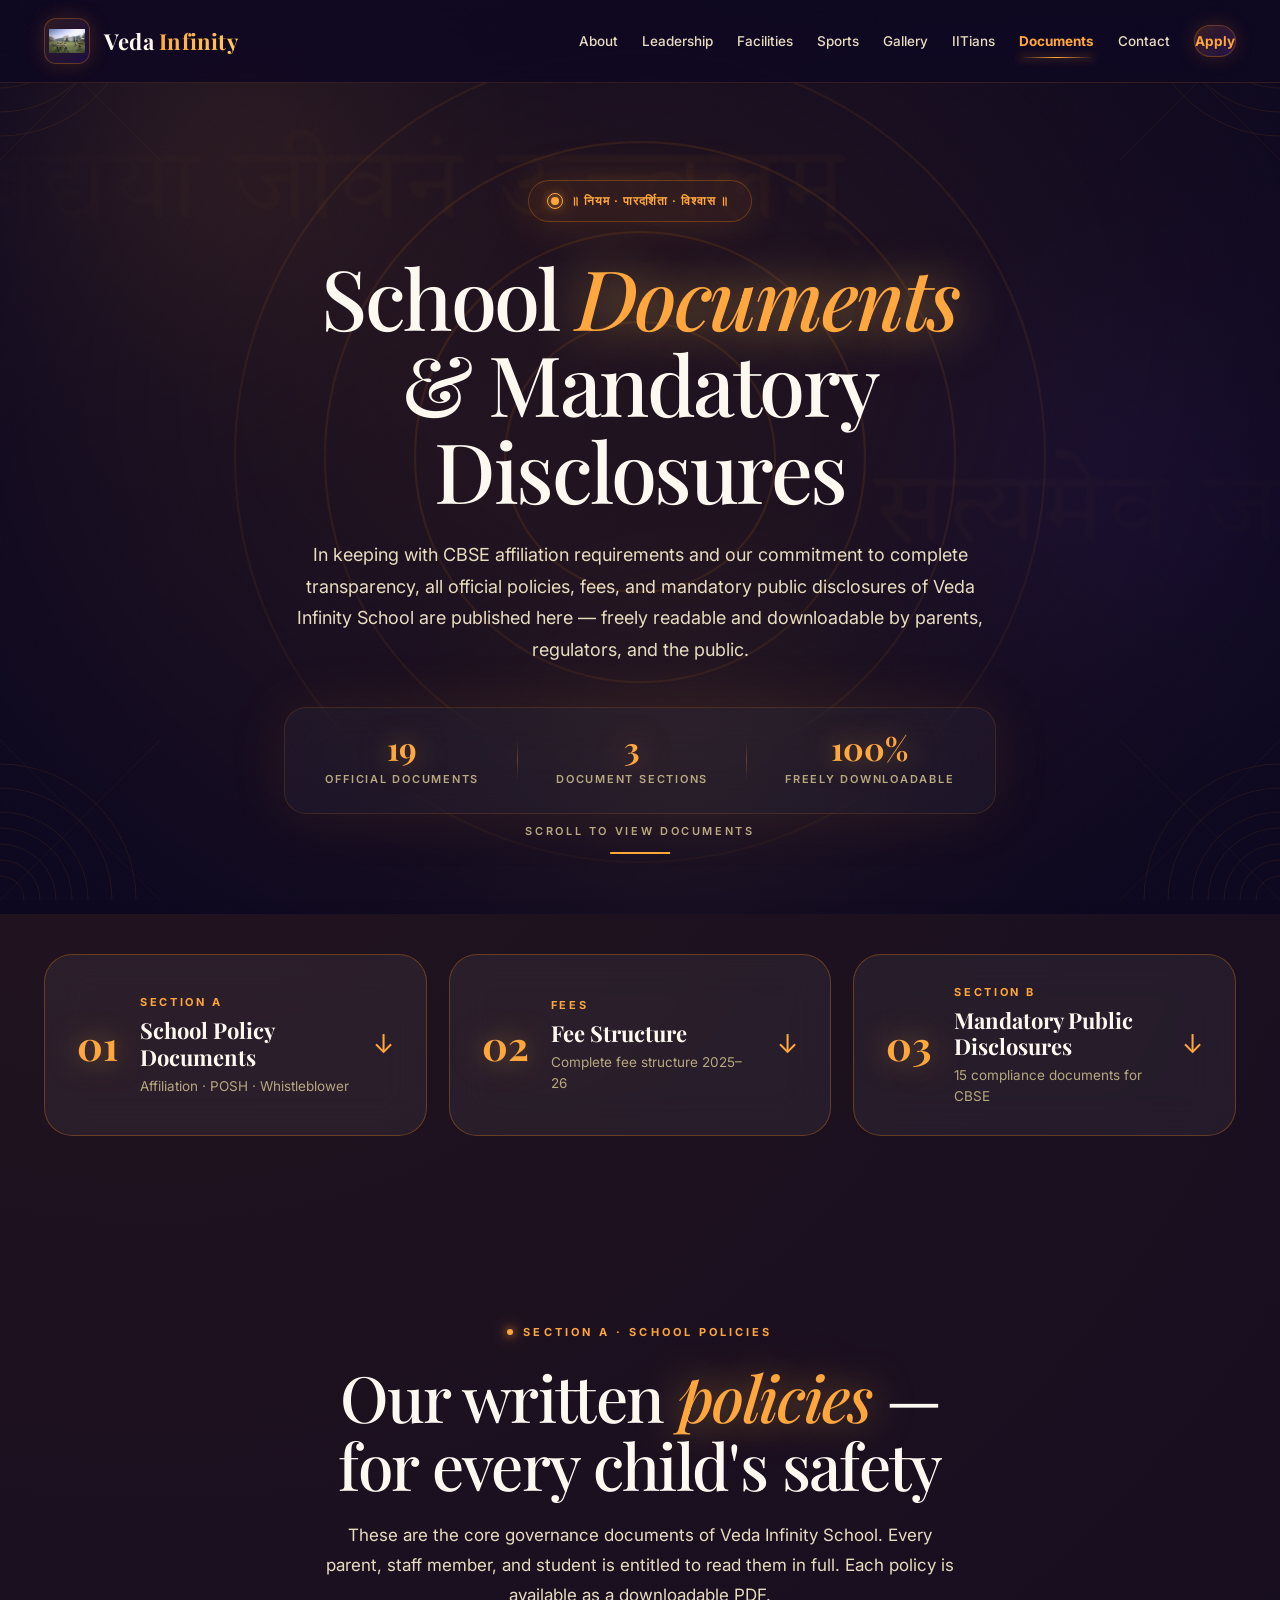
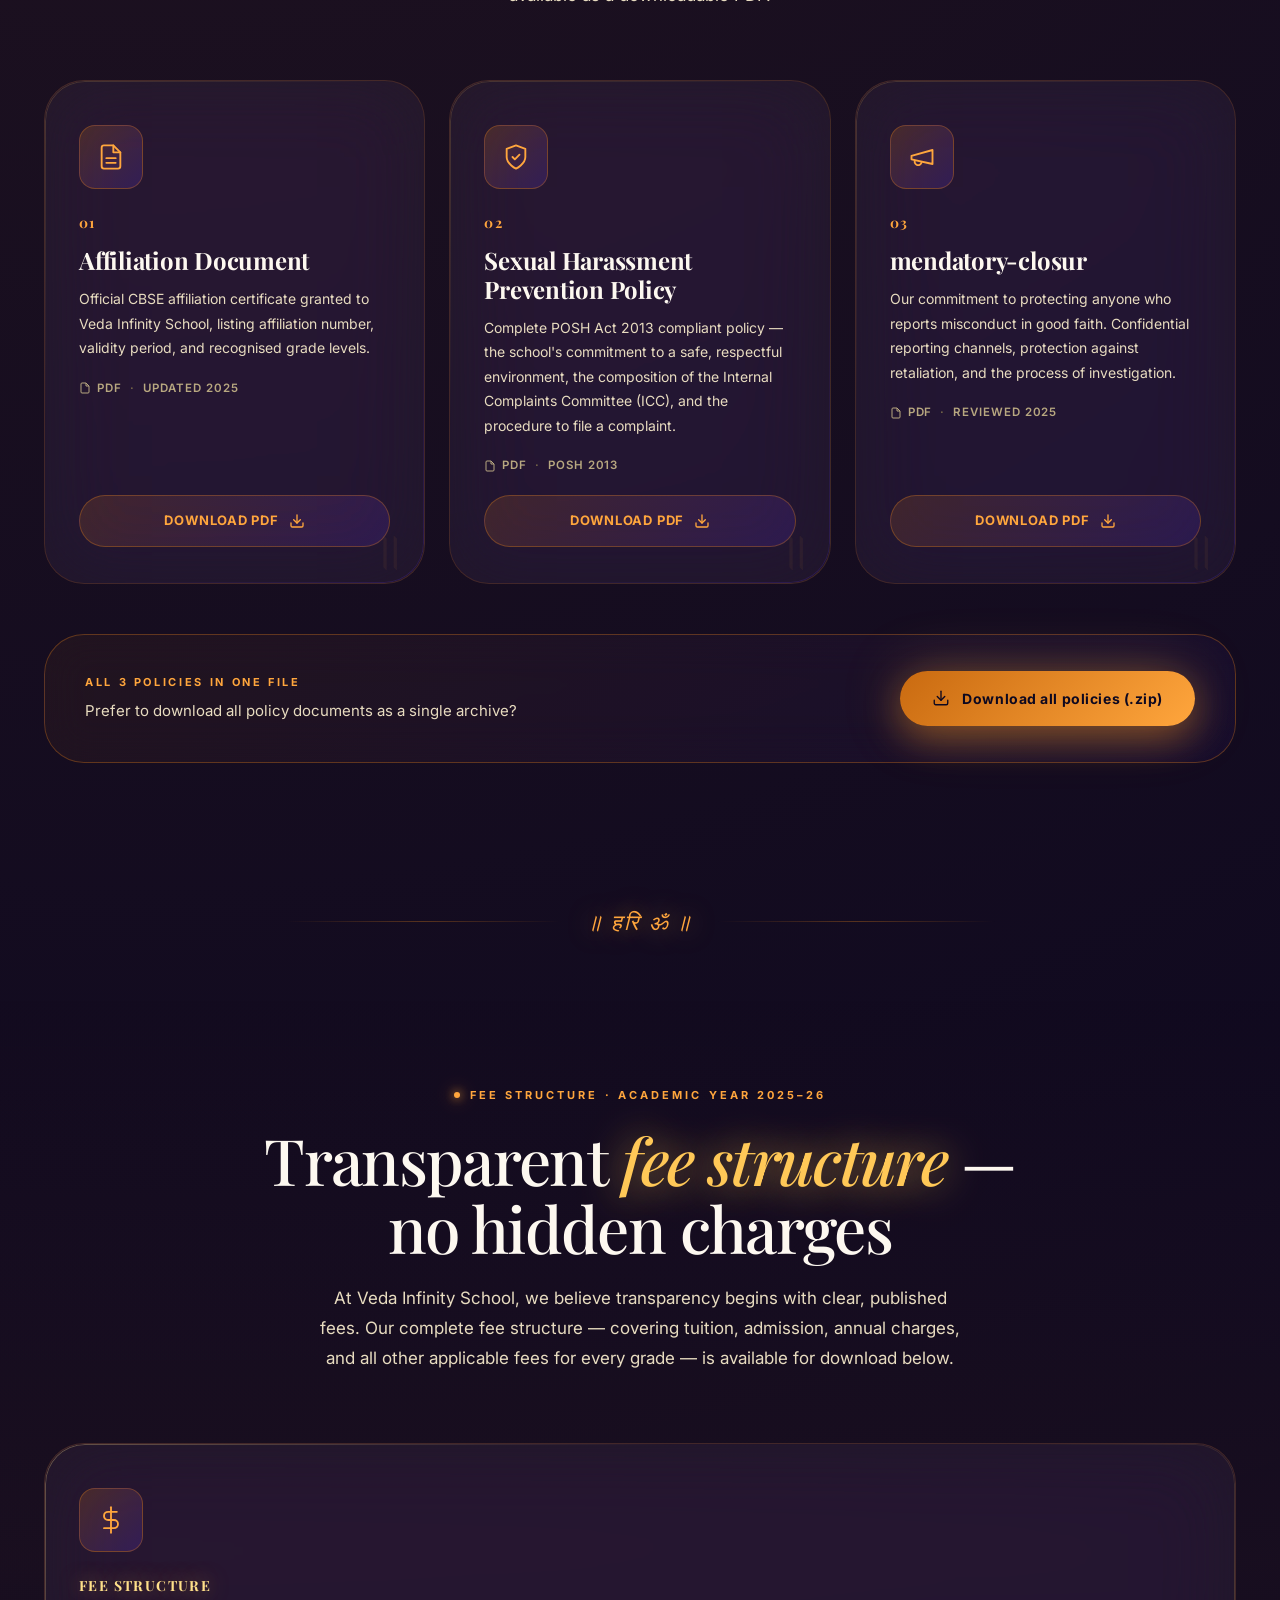
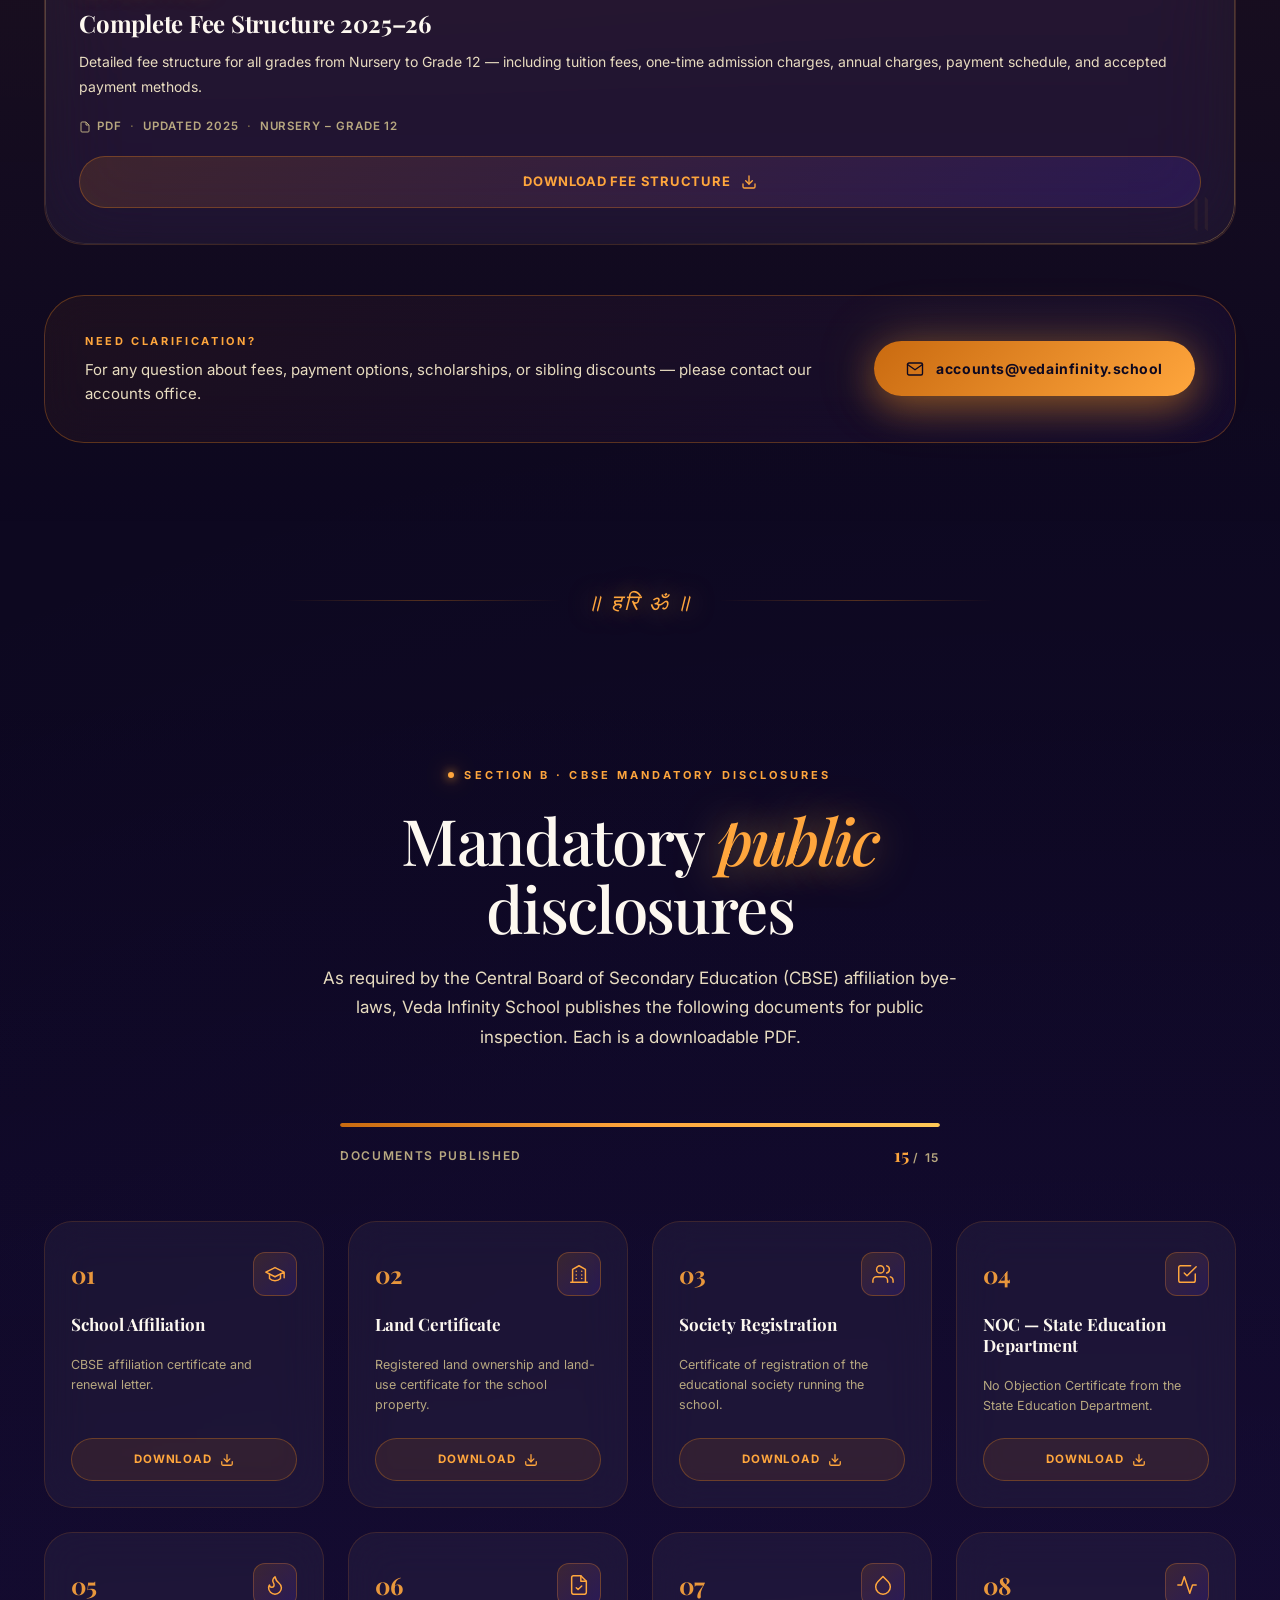
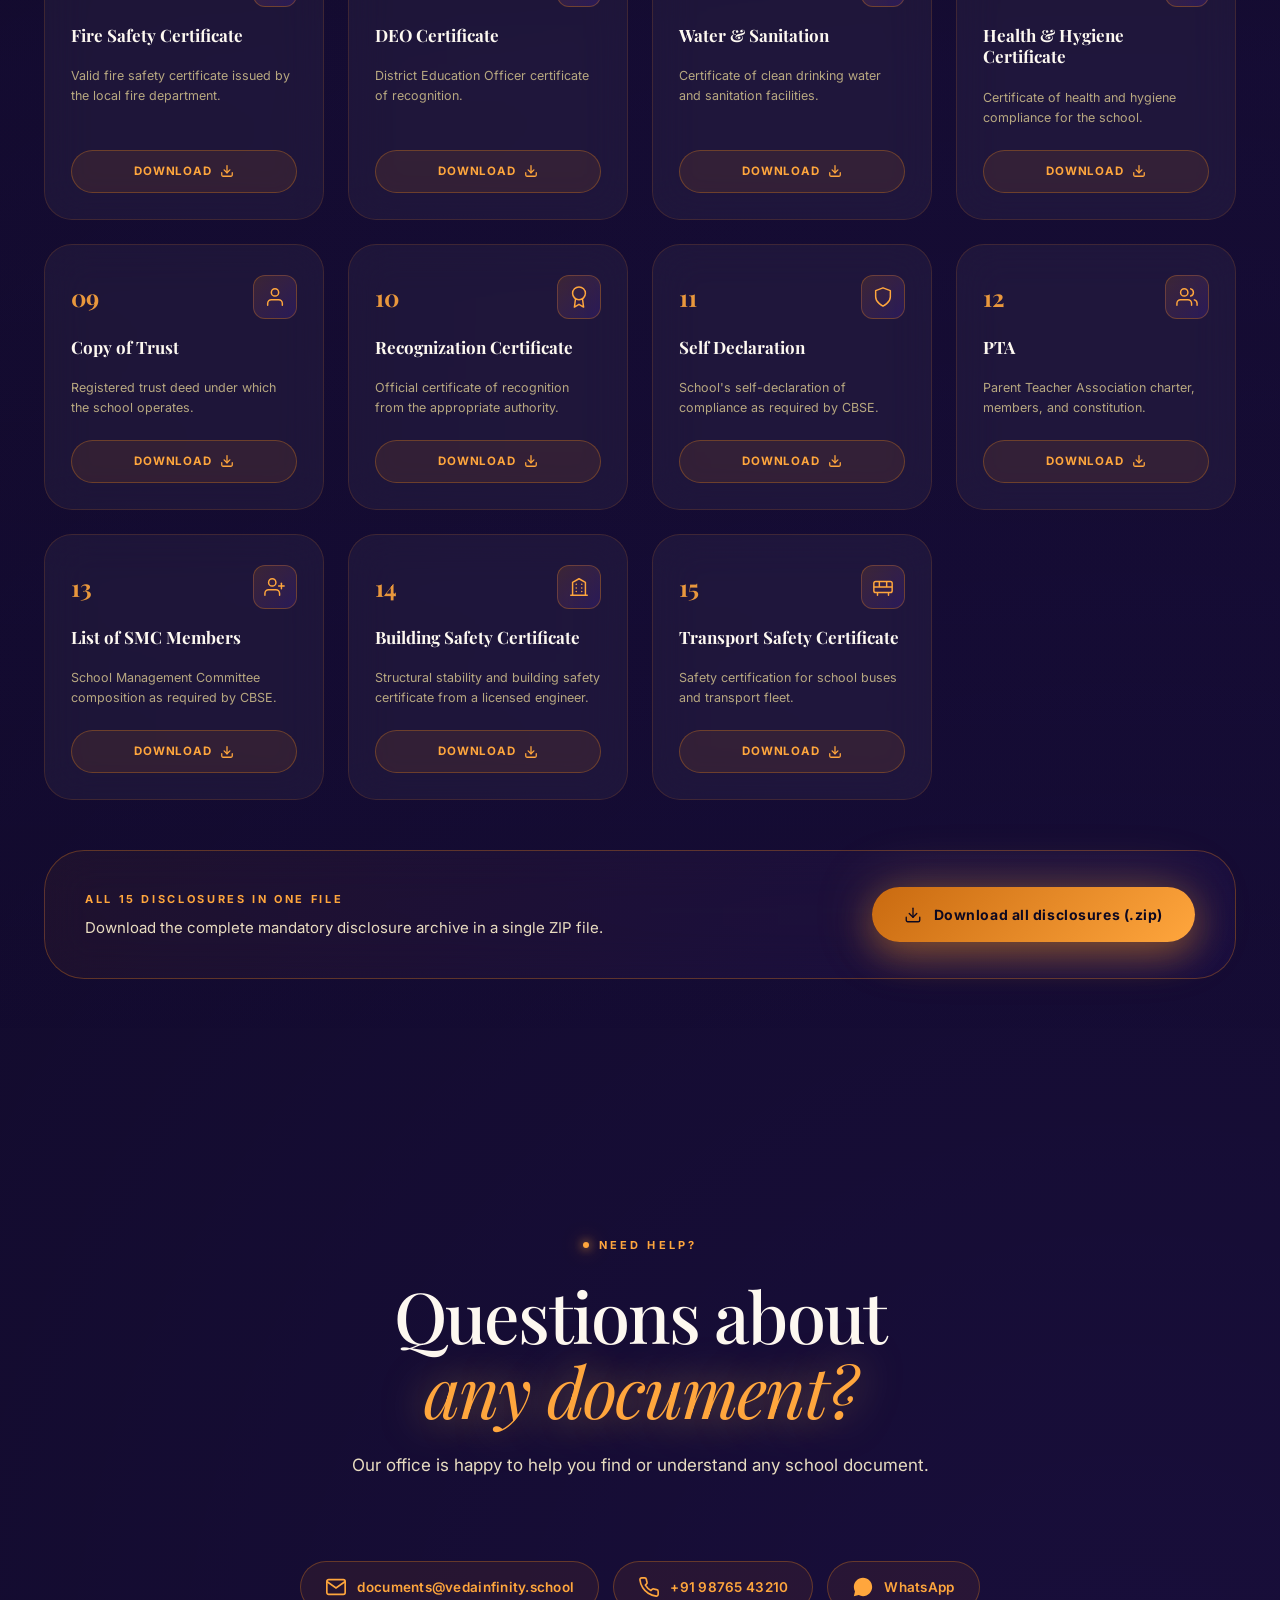
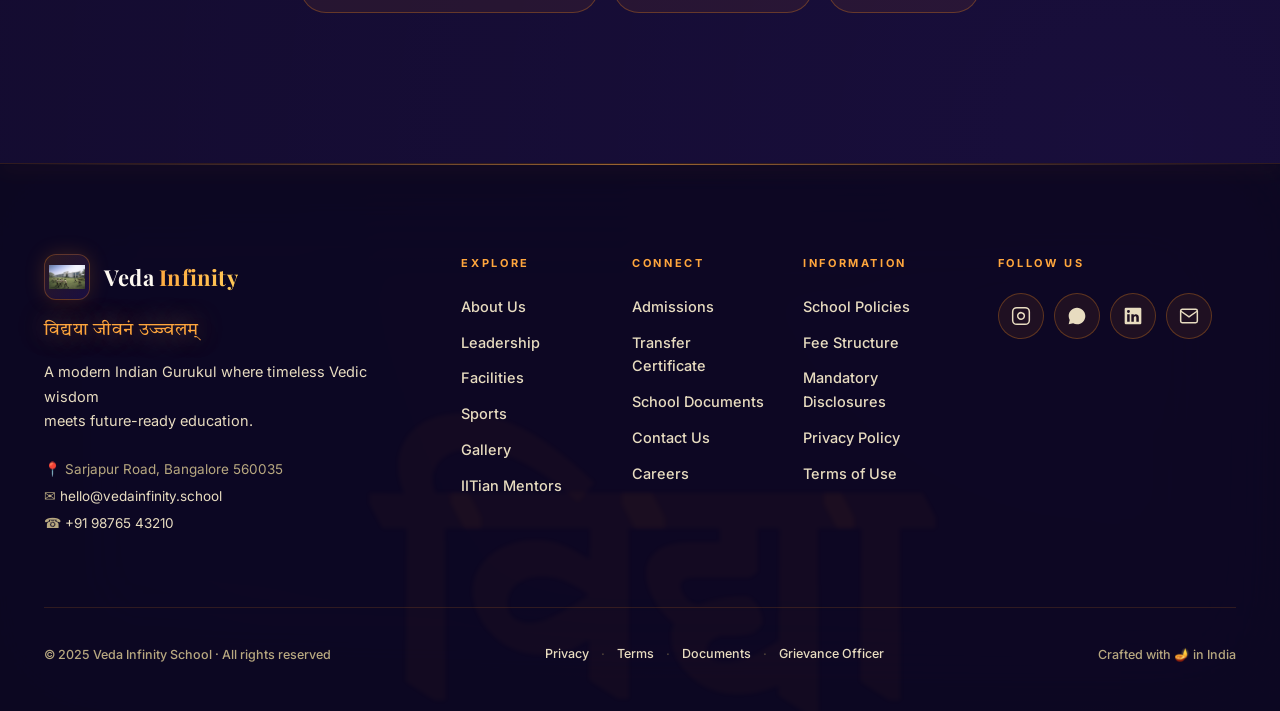
==== commit a5663925: "Updated document" ====
--- a/documents.html
+++ b/documents.html
@@ -290,7 +290,7 @@
         </div>
         <div class="doc-body">
           <span class="doc-num">03</span>
-          <h3 class="doc-title">Whistleblower Policy</h3>
+          <h3 class="doc-title">mendatory-closur</h3>
           <p class="doc-desc">Our commitment to protecting anyone who reports misconduct in good faith. Confidential reporting channels, protection against retaliation, and the process of investigation.</p>
           <div class="doc-meta">
             <span class="doc-meta-item">
@@ -301,7 +301,7 @@
             <span class="doc-meta-item">Reviewed 2025</span>
           </div>
         </div>
-        <a href="documents/whistleblower-policy.pdf" target="_blank" rel="noopener" class="doc-btn" download>
+        <a href="documents/mendatory-closur.pdf" target="_blank" rel="noopener" class="doc-btn" download>
           <span>Download PDF</span>
           <svg width="16" height="16" viewBox="0 0 24 24" fill="none" stroke="currentColor" stroke-width="2" stroke-linecap="round" stroke-linejoin="round"><path d="M21 15v4a2 2 0 0 1-2 2H5a2 2 0 0 1-2-2v-4"/><polyline points="7 10 12 15 17 10"/><line x1="12" y1="15" x2="12" y2="3"/></svg>
         </a>
